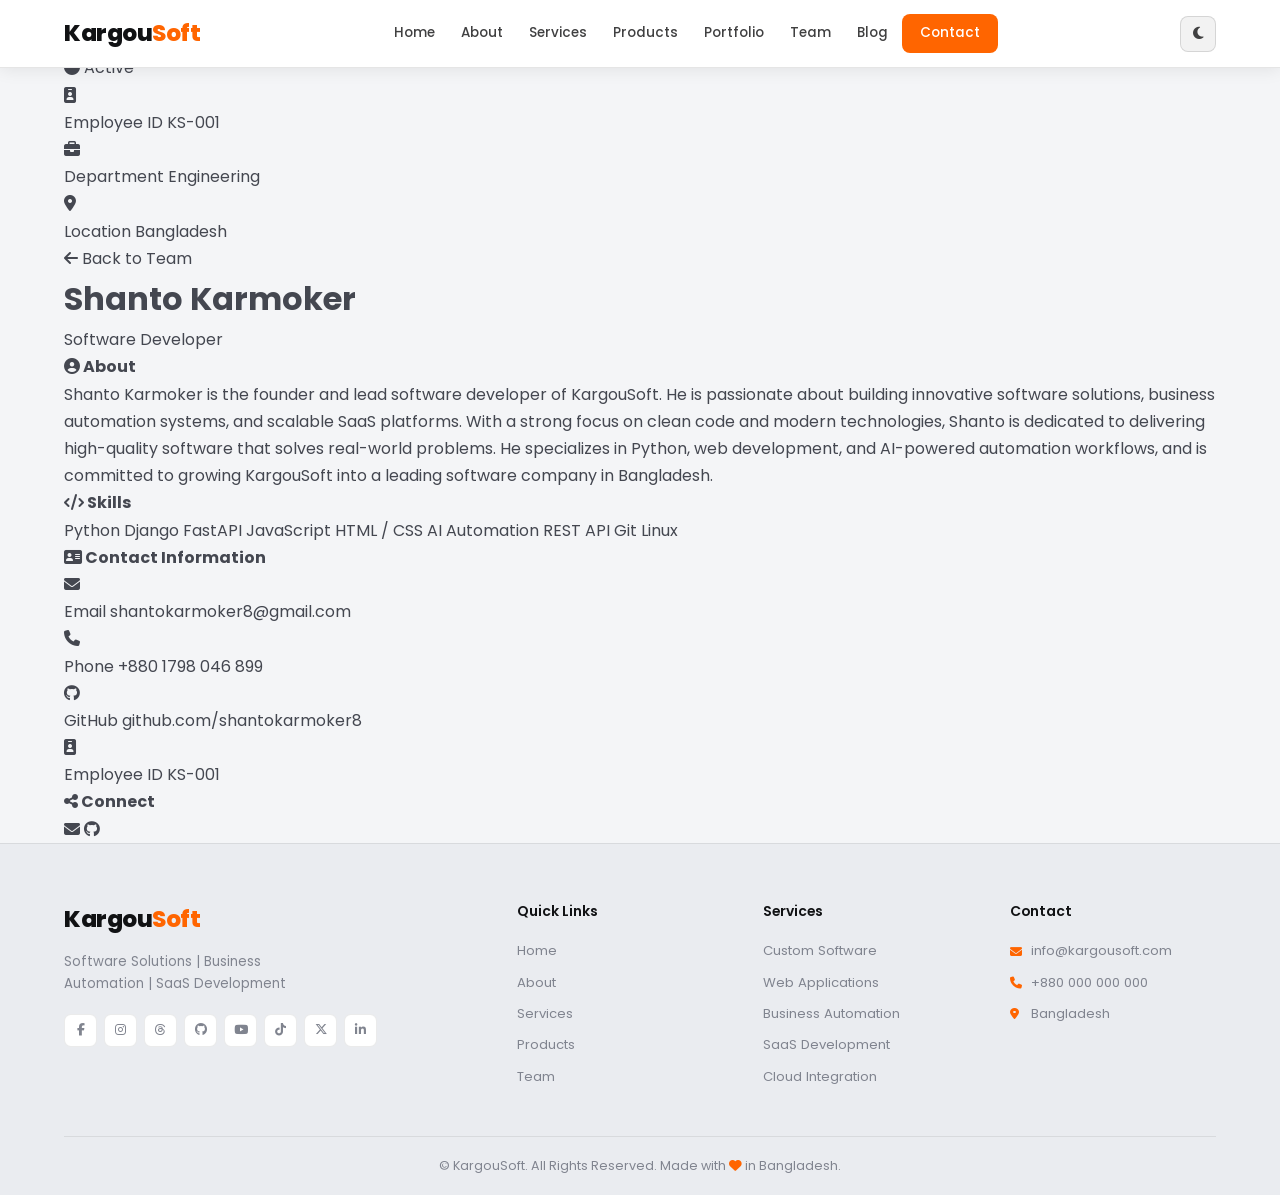
==== employee.html @ 0b64778e "'employee.html'" ====
<!doctype html>
<html lang="en" data-theme="light">
  <head>
    <meta charset="UTF-8" />
    <meta name="viewport" content="width=device-width, initial-scale=1.0" />
    <title>Employee Profile – KargouSoft</title>
    <link rel="preconnect" href="https://fonts.googleapis.com" />
    <link rel="preconnect" href="https://fonts.gstatic.com" crossorigin />
    <link
      href="https://fonts.googleapis.com/css2?family=Poppins:wght@300;400;500;600;700;800&display=swap"
      rel="stylesheet"
    />
    <link
      rel="stylesheet"
      href="https://cdnjs.cloudflare.com/ajax/libs/font-awesome/6.5.0/css/all.min.css"
    />
    <link rel="stylesheet" href="style.css" />
    <link rel="stylesheet" href="team.css" />
  </head>
  <body>
    <!-- NAVBAR -->
    <header class="navbar" id="navbar">
      <div class="nav-container">
        <a href="index.html" class="nav-logo">
          <span class="logo-k">Kargou</span><span class="logo-s">Soft</span>
        </a>
        <nav class="nav-menu" id="navMenu">
          <a href="index.html" class="nav-link">Home</a>
          <a href="index.html#about" class="nav-link">About</a>
          <a href="index.html#services" class="nav-link">Services</a>
          <a href="index.html#products" class="nav-link">Products</a>
          <a href="index.html#portfolio" class="nav-link">Portfolio</a>
          <a href="team.html" class="nav-link active">Team</a>
          <a href="index.html#blog" class="nav-link">Blog</a>
          <a href="index.html#contact" class="nav-link nav-cta">Contact</a>
        </nav>
        <div class="nav-right">
          <button
            class="theme-toggle"
            id="themeToggle"
            aria-label="Toggle Theme"
          >
            <i class="fas fa-moon" id="themeIcon"></i>
          </button>
          <button class="hamburger" id="hamburger" aria-label="Toggle Menu">
            <span></span><span></span><span></span>
          </button>
        </div>
      </div>
    </header>

    <!-- EMPLOYEE PROFILE -->
    <main class="emp-profile-main">
      <div class="container">
        <!-- Breadcrumb -->
        <div class="breadcrumb emp-breadcrumb">
          <a href="index.html"><i class="fas fa-home"></i> Home</a>
          <i class="fas fa-chevron-right"></i>
          <a href="team.html">Team</a>
          <i class="fas fa-chevron-right"></i>
          <span>Employee Profile</span>
        </div>

        <!-- Profile Card -->
        <div class="emp-profile-wrap">
          <!-- LEFT — Photo + Quick Info -->
          <div class="emp-profile-left">
            <div class="emp-profile-photo-wrap">
              <img
                src="https://avatars.githubusercontent.com/u/126598101?v=4"
                alt="Shanto Karmoker"
                class="emp-profile-photo"
              />
              <div class="emp-online-dot">
                <i class="fas fa-circle"></i> Active
              </div>
            </div>

            <div class="emp-profile-quick">
              <div class="emp-qid">
                <i class="fas fa-id-badge"></i>
                <div>
                  <span class="q-label">Employee ID</span>
                  <span class="q-value">KS-001</span>
                </div>
              </div>
              <div class="emp-qid">
                <i class="fas fa-briefcase"></i>
                <div>
                  <span class="q-label">Department</span>
                  <span class="q-value">Engineering</span>
                </div>
              </div>
              <div class="emp-qid">
                <i class="fas fa-map-marker-alt"></i>
                <div>
                  <span class="q-label">Location</span>
                  <span class="q-value">Bangladesh</span>
                </div>
              </div>
            </div>

            <a href="team.html" class="btn-back">
              <i class="fas fa-arrow-left"></i> Back to Team
            </a>
          </div>

          <!-- RIGHT — Details -->
          <div class="emp-profile-right">
            <div class="emp-profile-header">
              <h1 class="emp-profile-name">Shanto Karmoker</h1>
              <span class="emp-profile-role">Software Developer</span>
            </div>

            <!-- Description -->
            <div class="emp-profile-section">
              <h4><i class="fas fa-user-circle"></i> About</h4>
              <p>
                Shanto Karmoker is the founder and lead software developer of
                KargouSoft. He is passionate about building innovative software
                solutions, business automation systems, and scalable SaaS
                platforms. With a strong focus on clean code and modern
                technologies, Shanto is dedicated to delivering high-quality
                software that solves real-world problems. He specializes in
                Python, web development, and AI-powered automation workflows,
                and is committed to growing KargouSoft into a leading software
                company in Bangladesh.
              </p>
            </div>

            <!-- Skills -->
            <div class="emp-profile-section">
              <h4><i class="fas fa-code"></i> Skills</h4>
              <div class="emp-skills">
                <span>Python</span>
                <span>Django</span>
                <span>FastAPI</span>
                <span>JavaScript</span>
                <span>HTML / CSS</span>
                <span>AI Automation</span>
                <span>REST API</span>
                <span>Git</span>
                <span>Linux</span>
              </div>
            </div>

            <!-- Contact Info -->
            <div class="emp-profile-section">
              <h4><i class="fas fa-address-card"></i> Contact Information</h4>
              <div class="emp-contact-grid">
                <div class="emp-contact-item">
                  <div class="emp-contact-icon">
                    <i class="fas fa-envelope"></i>
                  </div>
                  <div>
                    <span class="ec-label">Email</span>
                    <a href="mailto:shantokarmoker8@gmail.com" class="ec-value"
                      >shantokarmoker8@gmail.com</a
                    >
                  </div>
                </div>
                <div class="emp-contact-item">
                  <div class="emp-contact-icon">
                    <i class="fas fa-phone"></i>
                  </div>
                  <div>
                    <span class="ec-label">Phone</span>
                    <a href="tel:+8801798046899" class="ec-value"
                      >+880 1798 046 899</a
                    >
                  </div>
                </div>
                <div class="emp-contact-item">
                  <div class="emp-contact-icon">
                    <i class="fab fa-github"></i>
                  </div>
                  <div>
                    <span class="ec-label">GitHub</span>
                    <a
                      href="https://github.com/shantokarmoker8"
                      target="_blank"
                      class="ec-value"
                      >github.com/shantokarmoker8</a
                    >
                  </div>
                </div>
                <div class="emp-contact-item">
                  <div class="emp-contact-icon">
                    <i class="fas fa-id-badge"></i>
                  </div>
                  <div>
                    <span class="ec-label">Employee ID</span>
                    <span class="ec-value">KS-001</span>
                  </div>
                </div>
              </div>
            </div>

            <!-- Social Links -->
            <div class="emp-profile-section">
              <h4><i class="fas fa-share-alt"></i> Connect</h4>
              <div class="emp-profile-socials">
                <a href="mailto:shantokarmoker8@gmail.com" title="Email">
                  <i class="fas fa-envelope"></i>
                </a>
                <a
                  href="https://github.com/shantokarmoker8"
                  target="_blank"
                  title="GitHub"
                >
                  <i class="fab fa-github"></i>
                </a>
              </div>
            </div>
          </div>
        </div>
      </div>
    </main>

    <!-- FOOTER -->
    <footer class="footer">
      <div class="container">
        <div class="footer-grid">
          <div class="footer-brand">
            <a href="index.html" class="nav-logo">
              <span class="logo-k">Kargou</span><span class="logo-s">Soft</span>
            </a>
            <p>Software Solutions | Business Automation | SaaS Development</p>
            <div class="footer-socials">
              <a href="https://www.facebook.com/kargousoft" target="_blank"
                ><i class="fab fa-facebook-f"></i
              ></a>
              <a href="https://www.instagram.com/kargousoft" target="_blank"
                ><i class="fab fa-instagram"></i
              ></a>
              <a href="https://www.threads.com/kargousoft" target="_blank"
                ><i class="fab fa-threads"></i
              ></a>
              <a href="https://github.com/kargousoft" target="_blank"
                ><i class="fab fa-github"></i
              ></a>
              <a href="https://www.youtube.com/@kargousoft" target="_blank"
                ><i class="fab fa-youtube"></i
              ></a>
              <a href="https://www.tiktok.com/@kargousoft" target="_blank"
                ><i class="fab fa-tiktok"></i
              ></a>
              <a href="https://www.x.com/kargousoft" target="_blank"
                ><i class="fab fa-x-twitter"></i
              ></a>
              <a
                href="https://www.linkedin.com/company/kargousoft"
                target="_blank"
                ><i class="fab fa-linkedin-in"></i
              ></a>
            </div>
          </div>
          <div class="footer-col">
            <h4>Quick Links</h4>
            <ul>
              <li><a href="index.html">Home</a></li>
              <li><a href="index.html#about">About</a></li>
              <li><a href="index.html#services">Services</a></li>
              <li><a href="index.html#products">Products</a></li>
              <li><a href="team.html">Team</a></li>
            </ul>
          </div>
          <div class="footer-col">
            <h4>Services</h4>
            <ul>
              <li><a href="index.html#services">Custom Software</a></li>
              <li><a href="index.html#services">Web Applications</a></li>
              <li><a href="index.html#services">Business Automation</a></li>
              <li><a href="index.html#services">SaaS Development</a></li>
              <li><a href="index.html#services">Cloud Integration</a></li>
            </ul>
          </div>
          <div class="footer-col">
            <h4>Contact</h4>
            <ul>
              <li><i class="fas fa-envelope"></i> info@kargousoft.com</li>
              <li><i class="fas fa-phone"></i> +880 000 000 000</li>
              <li><i class="fas fa-map-marker-alt"></i> Bangladesh</li>
            </ul>
          </div>
        </div>
        <div class="footer-bottom">
          <p>
            &copy; <span id="year"></span> KargouSoft. All Rights Reserved. Made
            with <i class="fas fa-heart" style="color: #ff6500"></i> in
            Bangladesh.
          </p>
        </div>
      </div>
    </footer>

    <button class="back-to-top" id="backToTop">
      <i class="fas fa-chevron-up"></i>
    </button>
    <script src="script.js"></script>
  </body>
</html>
---- style.css ----
/* ============================================================
   KargouSoft — style.css
   Default: Light | Toggle: Dark
   Desktop sections = 100vh
   ============================================================ */

/* ---- LIGHT MODE (Default) ---- */
:root {
  --primary: #ff6500;
  --primary-dark: #cc5000;
  --primary-light: #ff8533;

  --nav-bg: #ffffff;
  --nav-border: rgba(0, 0, 0, 0.1);
  --nav-link-color: #404041;
  --nav-link-hover: #111214;
  --nav-logo-color: #111214;
  --hamburger-color: #404041;

  --bg: #f4f5f7;
  --bg-2: #ffffff;
  --bg-3: #eaecf0;
  --card-bg: #ffffff;
  --border: rgba(0, 0, 0, 0.08);

  --text: #444750;
  --text-muted: #80848f;
  --heading: #111214;

  --input-bg: #f4f5f7;
  --input-border: rgba(0, 0, 0, 0.12);
  --input-focus: rgba(255, 101, 0, 0.1);
  --placeholder: #aeb2bc;

  --hero-overlay: linear-gradient(
    135deg,
    rgba(10, 10, 10, 0.78) 0%,
    rgba(10, 10, 10, 0.5) 55%,
    rgba(255, 101, 0, 0.16) 100%
  );

  --shadow: 0 8px 32px rgba(0, 0, 0, 0.1);
  --shadow-card: 0 4px 24px rgba(0, 0, 0, 0.08);

  --font: "Poppins", sans-serif;
  --radius: 12px;
  --radius-lg: 20px;
  --transition: all 0.3s cubic-bezier(0.4, 0, 0.2, 1);
  --nav-height: 68px;
}

/* ---- DARK MODE ---- */
[data-theme="dark"] {
  --nav-bg: #404041;
  --nav-border: rgba(255, 255, 255, 0.08);
  --nav-link-color: rgba(255, 255, 255, 0.88);
  --nav-link-hover: #ffffff;
  --nav-logo-color: #ffffff;
  --hamburger-color: #ffffff;

  --bg: #111214;
  --bg-2: #1a1c1f;
  --bg-3: #23262b;
  --card-bg: #1e2025;
  --border: rgba(255, 255, 255, 0.08);

  --text: #e4e6ea;
  --text-muted: #9a9da5;
  --heading: #ffffff;

  --input-bg: #1e2025;
  --input-border: rgba(255, 255, 255, 0.1);
  --input-focus: rgba(255, 101, 0, 0.15);
  --placeholder: #6b6e76;

  --hero-overlay: linear-gradient(
    135deg,
    rgba(17, 18, 20, 0.82) 0%,
    rgba(17, 18, 20, 0.55) 55%,
    rgba(255, 101, 0, 0.14) 100%
  );

  --shadow: 0 8px 32px rgba(0, 0, 0, 0.35);
  --shadow-card: 0 4px 24px rgba(0, 0, 0, 0.28);
}

/* ============================================================
   RESET
   ============================================================ */
*,
*::before,
*::after {
  box-sizing: border-box;
  margin: 0;
  padding: 0;
}
html {
  scroll-behavior: smooth;
}
body {
  font-family: var(--font);
  background: var(--bg);
  color: var(--text);
  line-height: 1.7;
  overflow-x: hidden;
  transition:
    background 0.35s ease,
    color 0.35s ease;
}
a {
  text-decoration: none;
  color: inherit;
}
img {
  display: block;
  width: 100%;
  height: 100%;
  object-fit: cover;
}
ul {
  list-style: none;
}
button {
  font-family: var(--font);
  cursor: pointer;
  border: none;
  outline: none;
}

/* ============================================================
   UTILITY
   ============================================================ */
.container {
  max-width: 1200px;
  margin: 0 auto;
  padding: 0 24px;
}

.full-screen {
  min-height: 100vh;
  display: flex;
  align-items: center;
  justify-content: center;
}
.full-height-flex {
  width: 100%;
  display: flex;
  flex-direction: column;
  justify-content: center;
  padding-top: 40px;
  padding-bottom: 40px;
}
.section {
  padding: 0;
}
.section-header {
  text-align: center;
  margin-bottom: 44px;
}

.section-label {
  display: inline-block;
  background: rgba(255, 101, 0, 0.12);
  color: var(--primary);
  font-size: 0.72rem;
  font-weight: 600;
  letter-spacing: 2px;
  text-transform: uppercase;
  padding: 6px 18px;
  border-radius: 50px;
  margin-bottom: 12px;
}
.section-title {
  font-size: clamp(1.8rem, 3vw, 2.5rem);
  font-weight: 700;
  color: var(--heading);
  line-height: 1.25;
  margin-bottom: 12px;
}
.section-sub {
  color: var(--text-muted);
  font-size: 0.95rem;
  max-width: 540px;
  margin: 0 auto;
}
.accent {
  color: var(--primary);
}

/* ============================================================
   BUTTONS
   ============================================================ */
.btn {
  display: inline-flex;
  align-items: center;
  gap: 8px;
  padding: 13px 28px;
  border-radius: 8px;
  font-size: 0.9rem;
  font-weight: 600;
  transition: var(--transition);
  white-space: nowrap;
}
.btn-primary {
  background: var(--primary);
  color: #fff;
  box-shadow: 0 4px 20px rgba(255, 101, 0, 0.35);
}
.btn-primary:hover {
  background: var(--primary-dark);
  transform: translateY(-2px);
  box-shadow: 0 8px 28px rgba(255, 101, 0, 0.45);
}
.btn-outline {
  background: transparent;
  color: #fff;
  border: 2px solid rgba(255, 255, 255, 0.42);
}
.btn-outline:hover {
  border-color: var(--primary);
  color: var(--primary);
  transform: translateY(-2px);
}
.btn-sm {
  padding: 9px 20px;
  font-size: 0.82rem;
}
.btn-full {
  width: 100%;
  justify-content: center;
}

/* ============================================================
   NAVBAR
   ============================================================ */
.navbar {
  position: fixed;
  top: 0;
  left: 0;
  right: 0;
  z-index: 1000;
  height: var(--nav-height);
  background: var(--nav-bg);
  border-bottom: 1px solid var(--nav-border);
  box-shadow: 0 2px 16px rgba(0, 0, 0, 0.08);
  transition:
    background 0.35s ease,
    border-color 0.35s ease;
}
.nav-container {
  display: flex;
  align-items: center;
  justify-content: space-between;
  height: 100%;
  max-width: 1200px;
  margin: 0 auto;
  padding: 0 24px;
  gap: 12px;
}
.nav-logo {
  font-size: 1.45rem;
  font-weight: 800;
  letter-spacing: -0.5px;
}
.logo-k {
  color: var(--nav-logo-color);
  transition: color 0.35s;
}
.logo-s {
  color: var(--primary);
}

.nav-menu {
  display: flex;
  align-items: center;
  gap: 2px;
}
.nav-link {
  font-size: 0.845rem;
  font-weight: 500;
  color: var(--nav-link-color);
  padding: 7px 12px;
  border-radius: 6px;
  transition: var(--transition);
  position: relative;
}
.nav-link:hover,
.nav-link.active {
  color: var(--nav-link-hover);
}
.nav-link::after {
  content: "";
  position: absolute;
  bottom: 3px;
  left: 12px;
  width: 0;
  height: 2px;
  background: var(--primary);
  border-radius: 2px;
  transition: width 0.3s ease;
}
.nav-link:hover::after,
.nav-link.active::after {
  width: calc(100% - 24px);
}
.nav-cta {
  background: var(--primary);
  color: #fff !important;
  padding: 8px 18px;
  border-radius: 8px;
}
.nav-cta::after {
  display: none;
}
.nav-cta:hover {
  background: var(--primary-dark);
}

.nav-right {
  display: flex;
  align-items: center;
  gap: 8px;
}

.theme-toggle {
  width: 36px;
  height: 36px;
  border-radius: 8px;
  background: rgba(0, 0, 0, 0.05);
  border: 1px solid rgba(0, 0, 0, 0.12);
  color: var(--nav-link-color);
  font-size: 0.88rem;
  display: flex;
  align-items: center;
  justify-content: center;
  transition: var(--transition);
  flex-shrink: 0;
}
[data-theme="dark"] .theme-toggle {
  background: rgba(255, 255, 255, 0.1);
  border-color: rgba(255, 255, 255, 0.18);
}
.theme-toggle:hover {
  background: var(--primary);
  border-color: var(--primary);
  color: #fff;
  transform: rotate(18deg) scale(1.08);
}

.hamburger {
  display: none;
  flex-direction: column;
  gap: 5px;
  background: none;
  padding: 7px;
  border-radius: 6px;
  flex-shrink: 0;
}
.hamburger span {
  display: block;
  width: 21px;
  height: 2px;
  background: var(--hamburger-color);
  border-radius: 2px;
  transition: var(--transition);
}
.hamburger.open span:nth-child(1) {
  transform: translateY(7px) rotate(45deg);
}
.hamburger.open span:nth-child(2) {
  opacity: 0;
  transform: scaleX(0);
}
.hamburger.open span:nth-child(3) {
  transform: translateY(-7px) rotate(-45deg);
}

/* ============================================================
   HERO
   ============================================================ */
.hero {
  position: relative;
  height: 100vh;
  min-height: 620px;
  display: flex;
  align-items: center;
  justify-content: center;
  overflow: hidden;
  padding-top: var(--nav-height);
}
.hero-slider {
  position: absolute;
  inset: 0;
}
.hero-slide {
  position: absolute;
  inset: 0;
  background-size: cover;
  background-position: center;
  opacity: 0;
  transition: opacity 1.2s ease;
}
.hero-slide.active {
  opacity: 1;
}
.hero-overlay {
  position: absolute;
  inset: 0;
  background: var(--hero-overlay);
  z-index: 1;
}
.hero-content {
  position: relative;
  z-index: 2;
  text-align: center;
  max-width: 820px;
  padding: 0 24px;
  animation: heroIn 1s ease 0.2s both;
}
@keyframes heroIn {
  from {
    opacity: 0;
    transform: translateY(30px);
  }
  to {
    opacity: 1;
    transform: translateY(0);
  }
}
.hero-badge {
  display: inline-block;
  background: rgba(255, 101, 0, 0.18);
  border: 1px solid rgba(255, 101, 0, 0.38);
  color: #ff8533;
  font-size: 0.8rem;
  font-weight: 600;
  padding: 7px 18px;
  border-radius: 50px;
  margin-bottom: 22px;
}
.hero-title {
  font-size: clamp(2.2rem, 5vw, 4rem);
  font-weight: 800;
  color: #fff;
  line-height: 1.15;
  margin-bottom: 18px;
  letter-spacing: -1px;
}
.hero-sub {
  font-size: clamp(0.95rem, 1.8vw, 1.1rem);
  color: rgba(255, 255, 255, 0.8);
  margin-bottom: 34px;
}
.hero-buttons {
  display: flex;
  align-items: center;
  justify-content: center;
  gap: 14px;
  flex-wrap: wrap;
}
.hero-dots {
  position: absolute;
  bottom: 28px;
  left: 50%;
  transform: translateX(-50%);
  z-index: 3;
  display: flex;
  gap: 8px;
}
.dot {
  width: 8px;
  height: 8px;
  border-radius: 50%;
  background: rgba(255, 255, 255, 0.38);
  cursor: pointer;
  transition: var(--transition);
}
.dot.active {
  background: var(--primary);
  transform: scale(1.3);
}

/* ============================================================
   ABOUT
   ============================================================ */
.about {
  background: var(--bg-2);
}
.about-grid {
  display: grid;
  grid-template-columns: 1fr 1fr;
  gap: 64px;
  align-items: center;
  width: 100%;
}
.about-img-wrap {
  position: relative;
  border-radius: var(--radius-lg);
  overflow: hidden;
  aspect-ratio: 4/3;
  box-shadow: var(--shadow);
}
.about-img-wrap img {
  transition: transform 0.6s ease;
}
.about-img-wrap:hover img {
  transform: scale(1.04);
}
.about-badge-float {
  position: absolute;
  bottom: 22px;
  left: 22px;
  background: var(--primary);
  color: #fff;
  padding: 11px 18px;
  border-radius: 10px;
  display: flex;
  align-items: center;
  gap: 10px;
  font-size: 0.83rem;
  font-weight: 600;
  box-shadow: 0 4px 20px rgba(255, 101, 0, 0.4);
}
.about-content .section-label,
.about-content .section-title {
  text-align: left;
}
.about-desc {
  color: var(--text-muted);
  margin-bottom: 22px;
  font-size: 0.94rem;
}
.about-highlights {
  display: flex;
  flex-direction: column;
  gap: 10px;
  margin-bottom: 26px;
}
.about-highlights li {
  display: flex;
  align-items: center;
  gap: 11px;
  font-size: 0.88rem;
  font-weight: 500;
  color: var(--text);
}
.about-highlights li i {
  color: var(--primary);
}
.about-stats {
  display: flex;
  gap: 26px;
  padding-top: 20px;
  border-top: 1px solid var(--border);
}
.stat {
  display: flex;
  flex-direction: column;
}
.stat-num {
  font-size: 1.85rem;
  font-weight: 800;
  color: var(--primary);
  line-height: 1;
}
.stat-label {
  font-size: 0.7rem;
  color: var(--text-muted);
  text-transform: uppercase;
  letter-spacing: 1px;
  margin-top: 4px;
}

/* ============================================================
   SERVICES
   ============================================================ */
.services {
  background: var(--bg);
}
.services-grid {
  display: grid;
  grid-template-columns: repeat(3, 1fr);
  gap: 20px;
  width: 100%;
}
.service-card {
  background: var(--card-bg);
  border: 1px solid var(--border);
  border-radius: var(--radius);
  padding: 28px 24px;
  transition: var(--transition);
  position: relative;
  overflow: hidden;
}
.service-card::before {
  content: "";
  position: absolute;
  top: 0;
  left: 0;
  right: 0;
  height: 3px;
  background: linear-gradient(90deg, var(--primary), var(--primary-light));
  transform: scaleX(0);
  transition: transform 0.4s ease;
  transform-origin: left;
}
.service-card:hover {
  transform: translateY(-5px);
  border-color: rgba(255, 101, 0, 0.25);
  box-shadow: var(--shadow-card);
}
.service-card:hover::before {
  transform: scaleX(1);
}
.service-icon {
  width: 50px;
  height: 50px;
  background: rgba(255, 101, 0, 0.12);
  border-radius: 12px;
  display: flex;
  align-items: center;
  justify-content: center;
  margin-bottom: 15px;
  transition: var(--transition);
}
.service-icon i {
  font-size: 1.15rem;
  color: var(--primary);
}
.service-card:hover .service-icon {
  background: var(--primary);
}
.service-card:hover .service-icon i {
  color: #fff;
}
.service-card h3 {
  font-size: 0.96rem;
  font-weight: 600;
  color: var(--heading);
  margin-bottom: 9px;
}
.service-card p {
  font-size: 0.84rem;
  color: var(--text-muted);
  line-height: 1.65;
}

/* ============================================================
   PRODUCTS
   ============================================================ */
.products {
  background: var(--bg-2);
}
.products-grid {
  display: grid;
  grid-template-columns: repeat(4, 1fr);
  gap: 18px;
  width: 100%;
}
.product-card {
  background: var(--card-bg);
  border: 1px solid var(--border);
  border-radius: var(--radius);
  overflow: hidden;
  transition: var(--transition);
}
.product-card:hover {
  transform: translateY(-5px);
  box-shadow: var(--shadow-card);
  border-color: rgba(255, 101, 0, 0.22);
}
.product-img-wrap {
  position: relative;
  aspect-ratio: 16/10;
  overflow: hidden;
}
.product-img-wrap img {
  transition: transform 0.5s ease;
}
.product-card:hover .product-img-wrap img {
  transform: scale(1.06);
}
.product-tag {
  position: absolute;
  top: 10px;
  left: 10px;
  background: var(--primary);
  color: #fff;
  font-size: 0.67rem;
  font-weight: 600;
  padding: 3px 10px;
  border-radius: 50px;
}
.product-body {
  padding: 15px 17px;
}
.product-body h3 {
  font-size: 0.88rem;
  font-weight: 600;
  color: var(--heading);
  margin-bottom: 6px;
  line-height: 1.4;
}
.product-body p {
  font-size: 0.79rem;
  color: var(--text-muted);
  margin-bottom: 12px;
  line-height: 1.55;
}

/* ============================================================
   PORTFOLIO
   ============================================================ */
.portfolio {
  background: var(--bg);
}
.portfolio-grid {
  display: grid;
  grid-template-columns: repeat(3, 1fr);
  gap: 18px;
  width: 100%;
}
.portfolio-item {
  border-radius: var(--radius);
  overflow: hidden;
  background: var(--card-bg);
  border: 1px solid var(--border);
  transition: var(--transition);
}
.portfolio-item:hover {
  transform: translateY(-4px);
  box-shadow: var(--shadow-card);
}
.portfolio-thumb {
  position: relative;
  aspect-ratio: 16/10;
  overflow: hidden;
}
.portfolio-thumb img {
  transition: transform 0.5s ease;
}
.portfolio-item:hover .portfolio-thumb img {
  transform: scale(1.06);
}
.portfolio-hover {
  position: absolute;
  inset: 0;
  background: rgba(255, 101, 0, 0.8);
  display: flex;
  align-items: center;
  justify-content: center;
  opacity: 0;
  transition: var(--transition);
}
.portfolio-item:hover .portfolio-hover {
  opacity: 1;
}
.portfolio-hover i {
  font-size: 1.4rem;
  color: #fff;
}
.portfolio-info {
  padding: 13px 17px;
}
.portfolio-info h4 {
  font-size: 0.88rem;
  font-weight: 600;
  color: var(--heading);
  margin-bottom: 3px;
}
.portfolio-info span {
  font-size: 0.74rem;
  color: var(--primary);
  font-weight: 500;
}

/* ============================================================
   TEAM
   ============================================================ */
.team {
  background: var(--bg-2);
}

.team-grid {
  display: flex;
  flex-wrap: wrap;
  justify-content: center;
  gap: 28px;
  width: 100%;
  margin-bottom: 40px;
}

/* Member Card */
.member-card {
  background: var(--card-bg);
  border: 1px solid var(--border);
  border-radius: var(--radius-lg);
  overflow: hidden;
  width: 320px;
  transition: var(--transition);
  box-shadow: var(--shadow-card);
}
.member-card:hover {
  transform: translateY(-4px);
  box-shadow: 0 12px 40px rgba(0, 0, 0, 0.14);
  border-color: rgba(255, 101, 0, 0.2);
}

/* Member top — always visible */
.member-top {
  padding: 32px 28px 20px;
  text-align: center;
}
.member-avatar-wrap {
  position: relative;
  width: 100px;
  height: 100px;
  margin: 0 auto 16px;
}
.member-avatar-wrap img {
  width: 100px;
  height: 100px;
  border-radius: 50%;
  border: 3px solid var(--primary);
  object-fit: cover;
  box-shadow: 0 4px 20px rgba(255, 101, 0, 0.25);
}
.member-status {
  position: absolute;
  bottom: 4px;
  right: 0px;
  background: var(--card-bg);
  border: 1px solid var(--border);
  color: #22c55e;
  font-size: 0.65rem;
  font-weight: 600;
  padding: 3px 8px;
  border-radius: 50px;
  display: flex;
  align-items: center;
  gap: 4px;
  white-space: nowrap;
}
.member-status i {
  font-size: 0.5rem;
}

.member-name {
  font-size: 1.1rem;
  font-weight: 700;
  color: var(--heading);
  margin-bottom: 4px;
}
.member-role {
  display: inline-block;
  font-size: 0.78rem;
  font-weight: 600;
  color: var(--primary);
  background: rgba(255, 101, 0, 0.1);
  padding: 3px 12px;
  border-radius: 50px;
  margin-bottom: 14px;
}
.member-tags {
  display: flex;
  flex-wrap: wrap;
  gap: 6px;
  justify-content: center;
}
.member-tags span {
  font-size: 0.7rem;
  font-weight: 500;
  color: var(--text-muted);
  background: var(--bg-3);
  border: 1px solid var(--border);
  padding: 3px 10px;
  border-radius: 50px;
}

/* View Details Button */
.btn-view-details {
  display: flex;
  align-items: center;
  justify-content: center;
  gap: 8px;
  width: 100%;
  padding: 13px 20px;
  background: transparent;
  border-top: 1px solid var(--border);
  border-bottom: none;
  border-left: none;
  border-right: none;
  color: var(--primary);
  font-size: 0.85rem;
  font-weight: 600;
  font-family: var(--font);
  cursor: pointer;
  transition: var(--transition);
}
.btn-view-details:hover {
  background: rgba(255, 101, 0, 0.07);
}
.btn-icon {
  transition: transform 0.35s ease;
  font-size: 0.78rem;
}
.btn-view-details.open .btn-icon {
  transform: rotate(180deg);
}
.btn-view-details.open {
  color: var(--primary-dark);
}

/* Member Details — collapsible */
.member-details {
  max-height: 0;
  overflow: hidden;
  transition:
    max-height 0.45s cubic-bezier(0.4, 0, 0.2, 1),
    opacity 0.35s ease;
  opacity: 0;
}
.member-details.open {
  max-height: 500px;
  opacity: 1;
}
.member-details-inner {
  padding: 20px 28px 26px;
  border-top: 1px solid var(--border);
}
.member-bio {
  font-size: 0.84rem;
  color: var(--text-muted);
  line-height: 1.7;
  margin-bottom: 18px;
}
.member-info-list {
  display: flex;
  flex-direction: column;
  gap: 10px;
  margin-bottom: 18px;
}
.member-info-list li {
  display: flex;
  align-items: center;
  gap: 10px;
  font-size: 0.82rem;
  color: var(--text-muted);
}
.member-info-list li i {
  width: 30px;
  height: 30px;
  background: rgba(255, 101, 0, 0.1);
  color: var(--primary);
  border-radius: 7px;
  display: flex;
  align-items: center;
  justify-content: center;
  font-size: 0.8rem;
  flex-shrink: 0;
}
.member-info-list li a {
  color: var(--text-muted);
  transition: var(--transition);
  word-break: break-all;
}
.member-info-list li a:hover {
  color: var(--primary);
}
.member-socials {
  display: flex;
  gap: 8px;
}
.member-socials a {
  width: 36px;
  height: 36px;
  border-radius: 8px;
  background: var(--bg-3);
  border: 1px solid var(--border);
  display: flex;
  align-items: center;
  justify-content: center;
  color: var(--text-muted);
  font-size: 0.85rem;
  transition: var(--transition);
}
.member-socials a:hover {
  background: var(--primary);
  border-color: var(--primary);
  color: #fff;
  transform: translateY(-2px);
}

/* Join CTA */
.team-join {
  width: 100%;
  display: flex;
  justify-content: center;
}
.team-join-card {
  background: linear-gradient(
    135deg,
    rgba(255, 101, 0, 0.08) 0%,
    rgba(255, 101, 0, 0.04) 100%
  );
  border: 1px solid rgba(255, 101, 0, 0.18);
  border-radius: var(--radius-lg);
  padding: 36px 48px;
  text-align: center;
  max-width: 500px;
  width: 100%;
}
.team-join-icon {
  width: 56px;
  height: 56px;
  background: rgba(255, 101, 0, 0.12);
  border-radius: 14px;
  display: flex;
  align-items: center;
  justify-content: center;
  margin: 0 auto 16px;
}
.team-join-icon i {
  font-size: 1.3rem;
  color: var(--primary);
}
.team-join-card h4 {
  font-size: 1.1rem;
  font-weight: 700;
  color: var(--heading);
  margin-bottom: 8px;
}
.team-join-card p {
  font-size: 0.88rem;
  color: var(--text-muted);
  margin-bottom: 20px;
  line-height: 1.6;
}

/* ============================================================
   BLOG
   ============================================================ */
.blog {
  background: var(--bg);
}
.blog-grid {
  display: grid;
  grid-template-columns: repeat(3, 1fr);
  gap: 20px;
  width: 100%;
}
.blog-card {
  background: var(--card-bg);
  border: 1px solid var(--border);
  border-radius: var(--radius);
  overflow: hidden;
  transition: var(--transition);
}
.blog-card:hover {
  transform: translateY(-5px);
  box-shadow: var(--shadow-card);
  border-color: rgba(255, 101, 0, 0.22);
}
.blog-img-wrap {
  position: relative;
  aspect-ratio: 16/9;
  overflow: hidden;
}
.blog-img-wrap img {
  transition: transform 0.5s ease;
}
.blog-card:hover .blog-img-wrap img {
  transform: scale(1.06);
}
.blog-cat {
  position: absolute;
  top: 10px;
  left: 10px;
  background: var(--primary);
  color: #fff;
  font-size: 0.67rem;
  font-weight: 600;
  padding: 3px 10px;
  border-radius: 50px;
}
.blog-body {
  padding: 20px;
}
.blog-meta {
  font-size: 0.75rem;
  color: var(--text-muted);
  margin-bottom: 9px;
  display: flex;
  align-items: center;
  gap: 5px;
  flex-wrap: wrap;
}
.blog-body h3 {
  font-size: 0.94rem;
  font-weight: 600;
  color: var(--heading);
  margin-bottom: 8px;
  line-height: 1.45;
}
.blog-body p {
  font-size: 0.82rem;
  color: var(--text-muted);
  margin-bottom: 14px;
  line-height: 1.62;
}
.read-more {
  font-size: 0.82rem;
  font-weight: 600;
  color: var(--primary);
  display: inline-flex;
  align-items: center;
  gap: 6px;
  transition: var(--transition);
}
.read-more:hover {
  gap: 10px;
}

/* ============================================================
   CONTACT
   ============================================================ */
.contact {
  background: var(--bg-2);
}
.contact-grid {
  display: grid;
  grid-template-columns: 1fr 1.5fr;
  gap: 52px;
  align-items: start;
  width: 100%;
}
.contact-info h3 {
  font-size: 1.35rem;
  font-weight: 700;
  color: var(--heading);
  margin-bottom: 10px;
}
.contact-info > p {
  color: var(--text-muted);
  font-size: 0.9rem;
  margin-bottom: 22px;
}
.contact-details {
  display: flex;
  flex-direction: column;
  gap: 12px;
  margin-bottom: 24px;
}
.contact-details li {
  display: flex;
  align-items: center;
  gap: 13px;
  font-size: 0.86rem;
}
.contact-details li i {
  width: 34px;
  height: 34px;
  background: rgba(255, 101, 0, 0.12);
  color: var(--primary);
  border-radius: 7px;
  display: flex;
  align-items: center;
  justify-content: center;
  flex-shrink: 0;
}
.contact-details li a,
.contact-details li span {
  color: var(--text-muted);
  transition: var(--transition);
}
.contact-details li a:hover {
  color: var(--primary);
}
.contact-socials {
  display: flex;
  gap: 8px;
  flex-wrap: wrap;
}
.contact-socials a {
  width: 37px;
  height: 37px;
  border-radius: 8px;
  background: var(--card-bg);
  border: 1px solid var(--border);
  display: flex;
  align-items: center;
  justify-content: center;
  color: var(--text-muted);
  font-size: 0.86rem;
  transition: var(--transition);
}
.contact-socials a:hover {
  background: var(--primary);
  border-color: var(--primary);
  color: #fff;
  transform: translateY(-2px);
}

.contact-form {
  display: flex;
  flex-direction: column;
  gap: 15px;
}
.form-group {
  display: flex;
  flex-direction: column;
  gap: 6px;
}
.form-group label {
  font-size: 0.78rem;
  font-weight: 600;
  color: var(--text-muted);
  text-transform: uppercase;
  letter-spacing: 0.5px;
}
.form-group input,
.form-group textarea {
  background: var(--input-bg);
  border: 1px solid var(--input-border);
  border-radius: 8px;
  padding: 11px 14px;
  color: var(--text);
  font-family: var(--font);
  font-size: 0.88rem;
  transition: var(--transition);
  resize: vertical;
}
.form-group input:focus,
.form-group textarea:focus {
  outline: none;
  border-color: var(--primary);
  box-shadow: 0 0 0 3px var(--input-focus);
}
.form-group input::placeholder,
.form-group textarea::placeholder {
  color: var(--placeholder);
}
.form-success {
  display: none;
  align-items: center;
  gap: 10px;
  background: rgba(34, 197, 94, 0.1);
  border: 1px solid rgba(34, 197, 94, 0.28);
  color: #16a34a;
  padding: 11px 16px;
  border-radius: 8px;
  font-size: 0.86rem;
  font-weight: 500;
}
[data-theme="dark"] .form-success {
  color: #4ade80;
}
.form-success.show {
  display: flex;
}

/* ============================================================
   FOOTER
   ============================================================ */
.footer {
  background: var(--bg-3);
  border-top: 1px solid var(--border);
  padding: 56px 0 0;
}
.footer-grid {
  display: grid;
  grid-template-columns: 2fr 1fr 1fr 1fr;
  gap: 40px;
  padding-bottom: 48px;
}
.footer-brand p {
  color: var(--text-muted);
  font-size: 0.83rem;
  margin: 12px 0 20px;
  max-width: 260px;
  line-height: 1.6;
}
.footer-socials {
  display: flex;
  gap: 7px;
  flex-wrap: wrap;
}
.footer-socials a {
  width: 33px;
  height: 33px;
  border-radius: 7px;
  background: var(--card-bg);
  border: 1px solid var(--border);
  display: flex;
  align-items: center;
  justify-content: center;
  color: var(--text-muted);
  font-size: 0.78rem;
  transition: var(--transition);
}
.footer-socials a:hover {
  background: var(--primary);
  border-color: var(--primary);
  color: #fff;
  transform: translateY(-2px);
}
.footer-col h4 {
  font-size: 0.87rem;
  font-weight: 600;
  color: var(--heading);
  margin-bottom: 17px;
}
.footer-col ul {
  display: flex;
  flex-direction: column;
  gap: 9px;
}
.footer-col ul li {
  font-size: 0.82rem;
  color: var(--text-muted);
  display: flex;
  align-items: center;
  gap: 7px;
}
.footer-col ul li a {
  color: var(--text-muted);
  transition: var(--transition);
}
.footer-col ul li a:hover {
  color: var(--primary);
  padding-left: 4px;
}
.footer-col ul li i {
  color: var(--primary);
  font-size: 0.75rem;
  width: 14px;
}
.footer-bottom {
  border-top: 1px solid var(--border);
  padding: 18px 0;
  text-align: center;
  font-size: 0.79rem;
  color: var(--text-muted);
}

/* ============================================================
   BACK TO TOP
   ============================================================ */
.back-to-top {
  position: fixed;
  bottom: 24px;
  right: 24px;
  z-index: 999;
  width: 40px;
  height: 40px;
  border-radius: 9px;
  background: var(--primary);
  color: #fff;
  box-shadow: 0 4px 20px rgba(255, 101, 0, 0.4);
  display: flex;
  align-items: center;
  justify-content: center;
  font-size: 0.86rem;
  opacity: 0;
  pointer-events: none;
  transform: translateY(16px);
  transition: var(--transition);
}
.back-to-top.show {
  opacity: 1;
  pointer-events: auto;
  transform: translateY(0);
}
.back-to-top:hover {
  background: var(--primary-dark);
  transform: translateY(-2px);
}

/* ============================================================
   SCROLL REVEAL
   ============================================================ */
@keyframes fadeInUp {
  from {
    opacity: 0;
    transform: translateY(26px);
  }
  to {
    opacity: 1;
    transform: translateY(0);
  }
}

/* ============================================================
   RESPONSIVE — 1200px
   ============================================================ */
@media (max-width: 1200px) {
  .products-grid {
    grid-template-columns: repeat(2, 1fr);
  }
}

/* ============================================================
   RESPONSIVE — 1024px
   ============================================================ */
@media (max-width: 1024px) {
  .services-grid {
    grid-template-columns: repeat(2, 1fr);
  }
  .about-grid {
    gap: 36px;
  }
  .footer-grid {
    grid-template-columns: 1fr 1fr;
    gap: 30px;
  }
  .full-screen {
    min-height: auto;
    height: auto;
  }
  .full-height-flex {
    padding-top: 60px;
    padding-bottom: 60px;
  }
}

/* ============================================================
   RESPONSIVE — 768px
   ============================================================ */
@media (max-width: 768px) {
  :root {
    --nav-height: 60px;
  }
  .full-screen {
    min-height: auto;
    height: auto;
  }
  .full-height-flex {
    padding-top: 56px;
    padding-bottom: 56px;
  }
  .hero {
    height: auto;
    min-height: 100svh;
    padding-top: calc(var(--nav-height) + 16px);
    padding-bottom: 56px;
  }

  .hamburger {
    display: flex;
  }
  .nav-menu {
    position: fixed;
    top: var(--nav-height);
    left: 0;
    right: 0;
    background: var(--nav-bg);
    border-bottom: 1px solid var(--nav-border);
    box-shadow: 0 8px 24px rgba(0, 0, 0, 0.12);
    flex-direction: column;
    align-items: stretch;
    gap: 2px;
    padding: 10px 14px 16px;
    transform: translateY(-110%);
    transition: transform 0.35s cubic-bezier(0.4, 0, 0.2, 1);
    z-index: 999;
  }
  .nav-menu.open {
    transform: translateY(0);
  }
  .nav-link {
    padding: 11px 14px;
    font-size: 0.92rem;
    color: var(--nav-link-color) !important;
    border-radius: 7px;
  }
  .nav-link::after {
    display: none;
  }
  .nav-link:hover,
  .nav-link.active {
    background: rgba(255, 101, 0, 0.09);
    color: var(--primary) !important;
  }
  .nav-cta {
    margin-top: 6px;
    text-align: center;
    justify-content: center;
    color: #fff !important;
  }
  .nav-cta:hover {
    color: #fff !important;
  }

  .about-grid {
    grid-template-columns: 1fr;
    gap: 28px;
  }
  .about-visual {
    order: -1;
  }
  .services-grid {
    grid-template-columns: 1fr;
  }
  .products-grid {
    grid-template-columns: repeat(2, 1fr);
  }
  .portfolio-grid {
    grid-template-columns: repeat(2, 1fr);
  }
  .blog-grid {
    grid-template-columns: 1fr;
  }
  .contact-grid {
    grid-template-columns: 1fr;
    gap: 32px;
  }
  .footer-grid {
    grid-template-columns: 1fr 1fr;
    gap: 24px;
  }
  .section-header {
    margin-bottom: 32px;
  }

  .member-card {
    width: 100%;
    max-width: 360px;
  }
  .team-join-card {
    padding: 28px 24px;
  }
}

/* ============================================================
   RESPONSIVE — 480px
   ============================================================ */
@media (max-width: 480px) {
  .products-grid {
    grid-template-columns: 1fr;
  }
  .portfolio-grid {
    grid-template-columns: 1fr;
  }
  .footer-grid {
    grid-template-columns: 1fr;
  }
  .about-stats {
    gap: 16px;
  }
  .hero-buttons {
    flex-direction: column;
    align-items: center;
  }
  .hero-buttons .btn {
    width: 100%;
    max-width: 290px;
    justify-content: center;
  }
  .section-title {
    font-size: 1.5rem;
  }
}
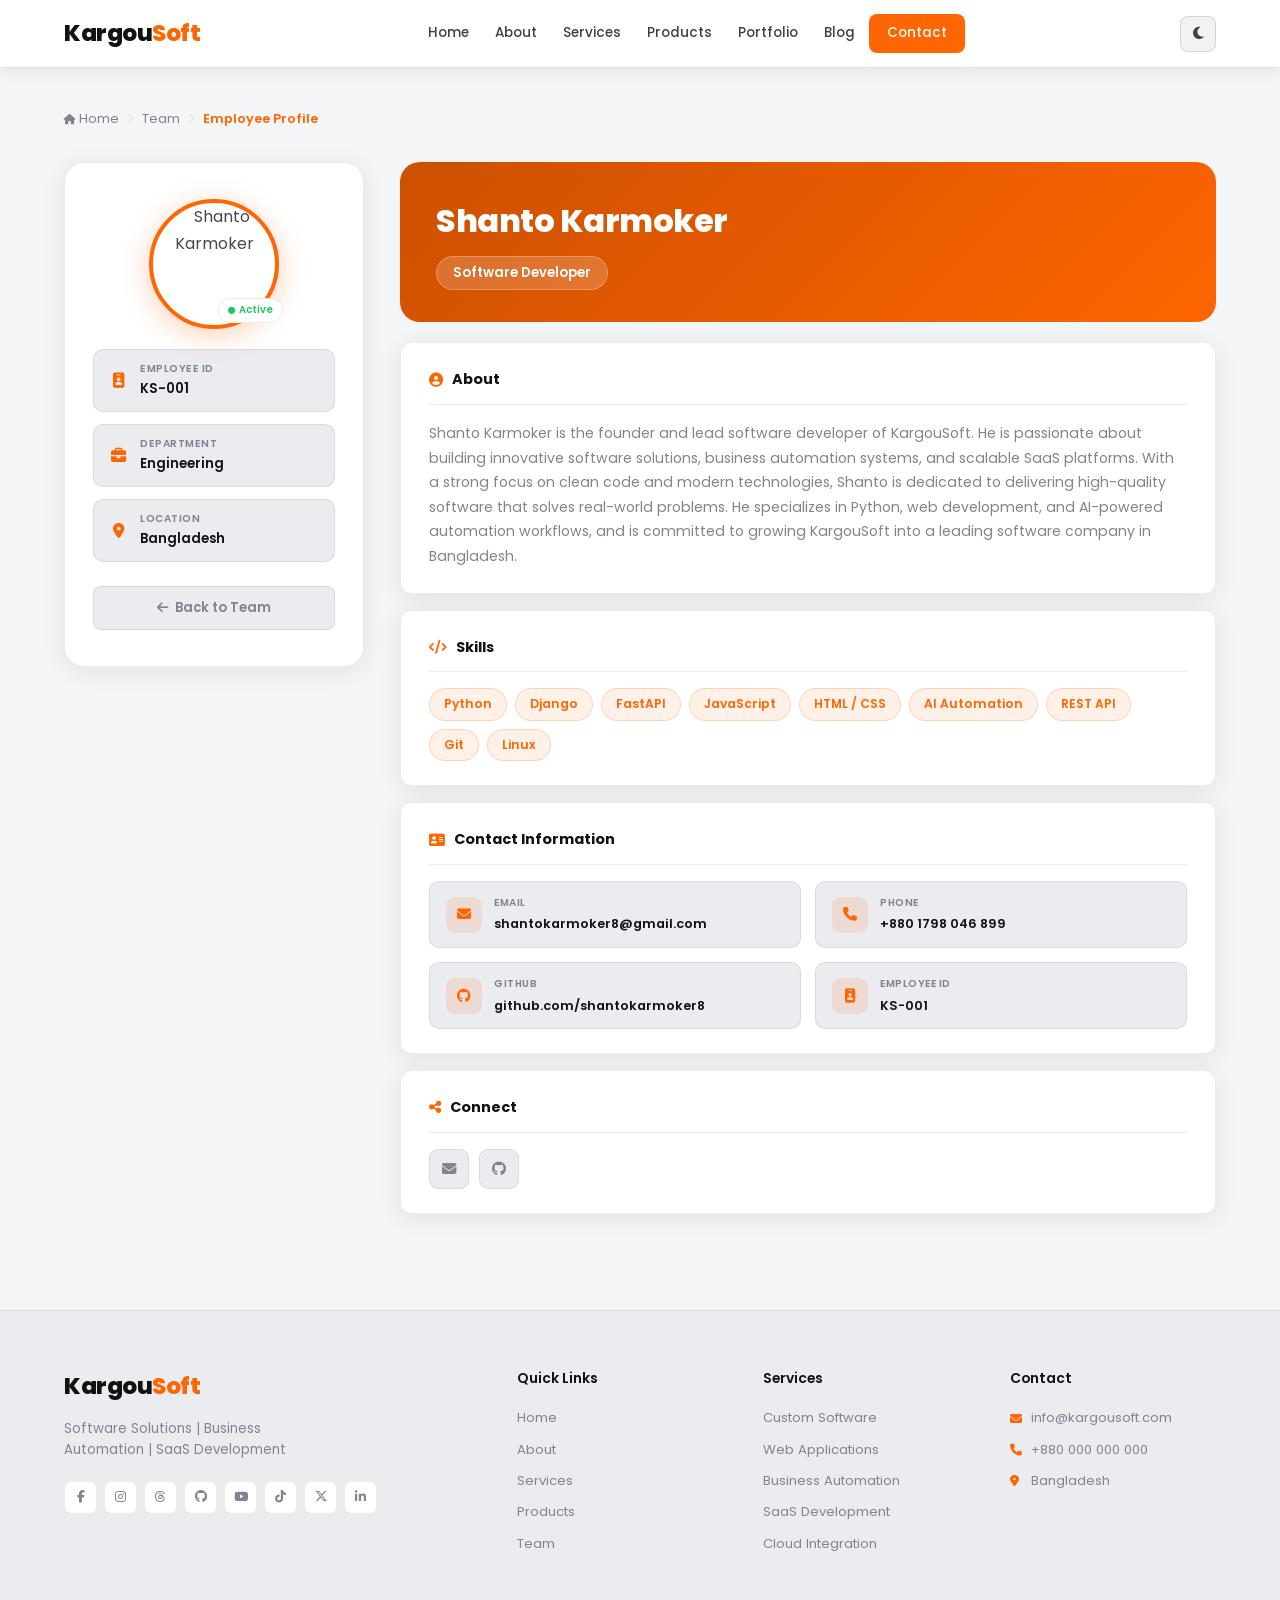
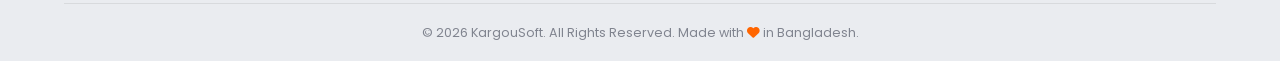
==== commit 8408afa9: "update navbar" ====
--- a/employee.html
+++ b/employee.html
@@ -30,7 +30,6 @@
           <a href="index.html#services" class="nav-link">Services</a>
           <a href="index.html#products" class="nav-link">Products</a>
           <a href="index.html#portfolio" class="nav-link">Portfolio</a>
-          <a href="team.html" class="nav-link active">Team</a>
           <a href="index.html#blog" class="nav-link">Blog</a>
           <a href="index.html#contact" class="nav-link nav-cta">Contact</a>
         </nav>
--- a/style.css
+++ b/style.css
@@ -1,10 +1,8 @@
 /* ============================================================
    KargouSoft — style.css
    Default: Light | Toggle: Dark
-   Desktop sections = 100vh
    ============================================================ */
 
-/* ---- LIGHT MODE (Default) ---- */
 :root {
   --primary: #ff6500;
   --primary-dark: #cc5000;
@@ -38,7 +36,6 @@
     rgba(10, 10, 10, 0.5) 55%,
     rgba(255, 101, 0, 0.16) 100%
   );
-
   --shadow: 0 8px 32px rgba(0, 0, 0, 0.1);
   --shadow-card: 0 4px 24px rgba(0, 0, 0, 0.08);
 
@@ -49,7 +46,6 @@
   --nav-height: 68px;
 }
 
-/* ---- DARK MODE ---- */
 [data-theme="dark"] {
   --nav-bg: #404041;
   --nav-border: rgba(255, 255, 255, 0.08);
@@ -79,14 +75,10 @@
     rgba(17, 18, 20, 0.55) 55%,
     rgba(255, 101, 0, 0.14) 100%
   );
-
   --shadow: 0 8px 32px rgba(0, 0, 0, 0.35);
   --shadow-card: 0 4px 24px rgba(0, 0, 0, 0.28);
 }
 
-/* ============================================================
-   RESET
-   ============================================================ */
 *,
 *::before,
 *::after {
@@ -127,15 +119,11 @@
   outline: none;
 }
 
-/* ============================================================
-   UTILITY
-   ============================================================ */
 .container {
   max-width: 1200px;
   margin: 0 auto;
   padding: 0 24px;
 }
-
 .full-screen {
   min-height: 100vh;
   display: flex;
@@ -157,7 +145,6 @@
   text-align: center;
   margin-bottom: 44px;
 }
-
 .section-label {
   display: inline-block;
   background: rgba(255, 101, 0, 0.12);
@@ -187,9 +174,6 @@
   color: var(--primary);
 }
 
-/* ============================================================
-   BUTTONS
-   ============================================================ */
 .btn {
   display: inline-flex;
   align-items: center;
@@ -230,9 +214,7 @@
   justify-content: center;
 }
 
-/* ============================================================
-   NAVBAR
-   ============================================================ */
+/* NAVBAR */
 .navbar {
   position: fixed;
   top: 0;
@@ -269,7 +251,6 @@
 .logo-s {
   color: var(--primary);
 }
-
 .nav-menu {
   display: flex;
   align-items: center;
@@ -315,13 +296,11 @@
 .nav-cta:hover {
   background: var(--primary-dark);
 }
-
 .nav-right {
   display: flex;
   align-items: center;
   gap: 8px;
 }
-
 .theme-toggle {
   width: 36px;
   height: 36px;
@@ -346,7 +325,6 @@
   color: #fff;
   transform: rotate(18deg) scale(1.08);
 }
-
 .hamburger {
   display: none;
   flex-direction: column;
@@ -375,9 +353,7 @@
   transform: translateY(-7px) rotate(-45deg);
 }
 
-/* ============================================================
-   HERO
-   ============================================================ */
+/* HERO */
 .hero {
   position: relative;
   height: 100vh;
@@ -480,9 +456,7 @@
   transform: scale(1.3);
 }
 
-/* ============================================================
-   ABOUT
-   ============================================================ */
+/* ABOUT */
 .about {
   background: var(--bg-2);
 }
@@ -552,6 +526,7 @@
   gap: 26px;
   padding-top: 20px;
   border-top: 1px solid var(--border);
+  margin-bottom: 0;
 }
 .stat {
   display: flex;
@@ -570,10 +545,11 @@
   letter-spacing: 1px;
   margin-top: 4px;
 }
-
-/* ============================================================
-   SERVICES
-   ============================================================ */
+.about-team-btn {
+  margin-top: 28px;
+}
+
+/* SERVICES */
 .services {
   background: var(--bg);
 }
@@ -645,9 +621,7 @@
   line-height: 1.65;
 }
 
-/* ============================================================
-   PRODUCTS
-   ============================================================ */
+/* PRODUCTS */
 .products {
   background: var(--bg-2);
 }
@@ -708,9 +682,7 @@
   line-height: 1.55;
 }
 
-/* ============================================================
-   PORTFOLIO
-   ============================================================ */
+/* PORTFOLIO */
 .portfolio {
   background: var(--bg);
 }
@@ -774,274 +746,9 @@
   font-weight: 500;
 }
 
-/* ============================================================
-   TEAM
-   ============================================================ */
-.team {
+/* BLOG */
+.blog {
   background: var(--bg-2);
-}
-
-.team-grid {
-  display: flex;
-  flex-wrap: wrap;
-  justify-content: center;
-  gap: 28px;
-  width: 100%;
-  margin-bottom: 40px;
-}
-
-/* Member Card */
-.member-card {
-  background: var(--card-bg);
-  border: 1px solid var(--border);
-  border-radius: var(--radius-lg);
-  overflow: hidden;
-  width: 320px;
-  transition: var(--transition);
-  box-shadow: var(--shadow-card);
-}
-.member-card:hover {
-  transform: translateY(-4px);
-  box-shadow: 0 12px 40px rgba(0, 0, 0, 0.14);
-  border-color: rgba(255, 101, 0, 0.2);
-}
-
-/* Member top — always visible */
-.member-top {
-  padding: 32px 28px 20px;
-  text-align: center;
-}
-.member-avatar-wrap {
-  position: relative;
-  width: 100px;
-  height: 100px;
-  margin: 0 auto 16px;
-}
-.member-avatar-wrap img {
-  width: 100px;
-  height: 100px;
-  border-radius: 50%;
-  border: 3px solid var(--primary);
-  object-fit: cover;
-  box-shadow: 0 4px 20px rgba(255, 101, 0, 0.25);
-}
-.member-status {
-  position: absolute;
-  bottom: 4px;
-  right: 0px;
-  background: var(--card-bg);
-  border: 1px solid var(--border);
-  color: #22c55e;
-  font-size: 0.65rem;
-  font-weight: 600;
-  padding: 3px 8px;
-  border-radius: 50px;
-  display: flex;
-  align-items: center;
-  gap: 4px;
-  white-space: nowrap;
-}
-.member-status i {
-  font-size: 0.5rem;
-}
-
-.member-name {
-  font-size: 1.1rem;
-  font-weight: 700;
-  color: var(--heading);
-  margin-bottom: 4px;
-}
-.member-role {
-  display: inline-block;
-  font-size: 0.78rem;
-  font-weight: 600;
-  color: var(--primary);
-  background: rgba(255, 101, 0, 0.1);
-  padding: 3px 12px;
-  border-radius: 50px;
-  margin-bottom: 14px;
-}
-.member-tags {
-  display: flex;
-  flex-wrap: wrap;
-  gap: 6px;
-  justify-content: center;
-}
-.member-tags span {
-  font-size: 0.7rem;
-  font-weight: 500;
-  color: var(--text-muted);
-  background: var(--bg-3);
-  border: 1px solid var(--border);
-  padding: 3px 10px;
-  border-radius: 50px;
-}
-
-/* View Details Button */
-.btn-view-details {
-  display: flex;
-  align-items: center;
-  justify-content: center;
-  gap: 8px;
-  width: 100%;
-  padding: 13px 20px;
-  background: transparent;
-  border-top: 1px solid var(--border);
-  border-bottom: none;
-  border-left: none;
-  border-right: none;
-  color: var(--primary);
-  font-size: 0.85rem;
-  font-weight: 600;
-  font-family: var(--font);
-  cursor: pointer;
-  transition: var(--transition);
-}
-.btn-view-details:hover {
-  background: rgba(255, 101, 0, 0.07);
-}
-.btn-icon {
-  transition: transform 0.35s ease;
-  font-size: 0.78rem;
-}
-.btn-view-details.open .btn-icon {
-  transform: rotate(180deg);
-}
-.btn-view-details.open {
-  color: var(--primary-dark);
-}
-
-/* Member Details — collapsible */
-.member-details {
-  max-height: 0;
-  overflow: hidden;
-  transition:
-    max-height 0.45s cubic-bezier(0.4, 0, 0.2, 1),
-    opacity 0.35s ease;
-  opacity: 0;
-}
-.member-details.open {
-  max-height: 500px;
-  opacity: 1;
-}
-.member-details-inner {
-  padding: 20px 28px 26px;
-  border-top: 1px solid var(--border);
-}
-.member-bio {
-  font-size: 0.84rem;
-  color: var(--text-muted);
-  line-height: 1.7;
-  margin-bottom: 18px;
-}
-.member-info-list {
-  display: flex;
-  flex-direction: column;
-  gap: 10px;
-  margin-bottom: 18px;
-}
-.member-info-list li {
-  display: flex;
-  align-items: center;
-  gap: 10px;
-  font-size: 0.82rem;
-  color: var(--text-muted);
-}
-.member-info-list li i {
-  width: 30px;
-  height: 30px;
-  background: rgba(255, 101, 0, 0.1);
-  color: var(--primary);
-  border-radius: 7px;
-  display: flex;
-  align-items: center;
-  justify-content: center;
-  font-size: 0.8rem;
-  flex-shrink: 0;
-}
-.member-info-list li a {
-  color: var(--text-muted);
-  transition: var(--transition);
-  word-break: break-all;
-}
-.member-info-list li a:hover {
-  color: var(--primary);
-}
-.member-socials {
-  display: flex;
-  gap: 8px;
-}
-.member-socials a {
-  width: 36px;
-  height: 36px;
-  border-radius: 8px;
-  background: var(--bg-3);
-  border: 1px solid var(--border);
-  display: flex;
-  align-items: center;
-  justify-content: center;
-  color: var(--text-muted);
-  font-size: 0.85rem;
-  transition: var(--transition);
-}
-.member-socials a:hover {
-  background: var(--primary);
-  border-color: var(--primary);
-  color: #fff;
-  transform: translateY(-2px);
-}
-
-/* Join CTA */
-.team-join {
-  width: 100%;
-  display: flex;
-  justify-content: center;
-}
-.team-join-card {
-  background: linear-gradient(
-    135deg,
-    rgba(255, 101, 0, 0.08) 0%,
-    rgba(255, 101, 0, 0.04) 100%
-  );
-  border: 1px solid rgba(255, 101, 0, 0.18);
-  border-radius: var(--radius-lg);
-  padding: 36px 48px;
-  text-align: center;
-  max-width: 500px;
-  width: 100%;
-}
-.team-join-icon {
-  width: 56px;
-  height: 56px;
-  background: rgba(255, 101, 0, 0.12);
-  border-radius: 14px;
-  display: flex;
-  align-items: center;
-  justify-content: center;
-  margin: 0 auto 16px;
-}
-.team-join-icon i {
-  font-size: 1.3rem;
-  color: var(--primary);
-}
-.team-join-card h4 {
-  font-size: 1.1rem;
-  font-weight: 700;
-  color: var(--heading);
-  margin-bottom: 8px;
-}
-.team-join-card p {
-  font-size: 0.88rem;
-  color: var(--text-muted);
-  margin-bottom: 20px;
-  line-height: 1.6;
-}
-
-/* ============================================================
-   BLOG
-   ============================================================ */
-.blog {
-  background: var(--bg);
 }
 .blog-grid {
   display: grid;
@@ -1121,11 +828,9 @@
   gap: 10px;
 }
 
-/* ============================================================
-   CONTACT
-   ============================================================ */
+/* CONTACT */
 .contact {
-  background: var(--bg-2);
+  background: var(--bg);
 }
 .contact-grid {
   display: grid;
@@ -1200,7 +905,6 @@
   color: #fff;
   transform: translateY(-2px);
 }
-
 .contact-form {
   display: flex;
   flex-direction: column;
@@ -1259,9 +963,7 @@
   display: flex;
 }
 
-/* ============================================================
-   FOOTER
-   ============================================================ */
+/* FOOTER */
 .footer {
   background: var(--bg-3);
   border-top: 1px solid var(--border);
@@ -1343,9 +1045,7 @@
   color: var(--text-muted);
 }
 
-/* ============================================================
-   BACK TO TOP
-   ============================================================ */
+/* BACK TO TOP */
 .back-to-top {
   position: fixed;
   bottom: 24px;
@@ -1376,9 +1076,6 @@
   transform: translateY(-2px);
 }
 
-/* ============================================================
-   SCROLL REVEAL
-   ============================================================ */
 @keyframes fadeInUp {
   from {
     opacity: 0;
@@ -1390,18 +1087,14 @@
   }
 }
 
-/* ============================================================
-   RESPONSIVE — 1200px
-   ============================================================ */
+/* RESPONSIVE 1200px */
 @media (max-width: 1200px) {
   .products-grid {
     grid-template-columns: repeat(2, 1fr);
   }
 }
 
-/* ============================================================
-   RESPONSIVE — 1024px
-   ============================================================ */
+/* RESPONSIVE 1024px */
 @media (max-width: 1024px) {
   .services-grid {
     grid-template-columns: repeat(2, 1fr);
@@ -1423,9 +1116,7 @@
   }
 }
 
-/* ============================================================
-   RESPONSIVE — 768px
-   ============================================================ */
+/* RESPONSIVE 768px */
 @media (max-width: 768px) {
   :root {
     --nav-height: 60px;
@@ -1444,7 +1135,6 @@
     padding-top: calc(var(--nav-height) + 16px);
     padding-bottom: 56px;
   }
-
   .hamburger {
     display: flex;
   }
@@ -1490,7 +1180,6 @@
   .nav-cta:hover {
     color: #fff !important;
   }
-
   .about-grid {
     grid-template-columns: 1fr;
     gap: 28px;
@@ -1521,19 +1210,9 @@
   .section-header {
     margin-bottom: 32px;
   }
-
-  .member-card {
-    width: 100%;
-    max-width: 360px;
-  }
-  .team-join-card {
-    padding: 28px 24px;
-  }
-}
-
-/* ============================================================
-   RESPONSIVE — 480px
-   ============================================================ */
+}
+
+/* RESPONSIVE 480px */
 @media (max-width: 480px) {
   .products-grid {
     grid-template-columns: 1fr;
--- a/team.css
+++ b/team.css
@@ -0,0 +1,585 @@
+/* ============================================================
+   KargouSoft — team.css
+   Styles for team.html and employee.html
+   ============================================================ */
+
+/* ---- PAGE HERO ---- */
+.page-hero {
+  background: linear-gradient(
+    135deg,
+    var(--primary-dark) 0%,
+    var(--primary) 60%,
+    var(--primary-light) 100%
+  );
+  padding: calc(var(--nav-height) + 52px) 0 52px;
+  text-align: center;
+  margin-top: var(--nav-height);
+}
+.page-hero-content {
+  max-width: 600px;
+  margin: 0 auto;
+  padding: 0 24px;
+}
+.page-hero-content h1 {
+  font-size: clamp(1.9rem, 4vw, 2.8rem);
+  font-weight: 800;
+  color: #fff;
+  margin-bottom: 10px;
+  letter-spacing: -0.5px;
+}
+.page-hero-content p {
+  color: rgba(255, 255, 255, 0.85);
+  font-size: 1rem;
+}
+
+/* Breadcrumb */
+.breadcrumb {
+  display: flex;
+  align-items: center;
+  gap: 8px;
+  justify-content: center;
+  font-size: 0.8rem;
+  color: rgba(255, 255, 255, 0.75);
+  margin-bottom: 16px;
+  flex-wrap: wrap;
+}
+.breadcrumb a {
+  color: rgba(255, 255, 255, 0.85);
+  transition: var(--transition);
+}
+.breadcrumb a:hover {
+  color: #fff;
+}
+.breadcrumb i {
+  font-size: 0.65rem;
+}
+
+/* ---- TEAM MAIN ---- */
+.team-main {
+  padding: 72px 0 80px;
+  background: var(--bg);
+  min-height: calc(100vh - var(--nav-height) - 180px);
+}
+
+.team-grid {
+  display: flex;
+  flex-wrap: wrap;
+  gap: 28px;
+  justify-content: center;
+}
+
+/* ---- EMPLOYEE CARD ---- */
+.emp-card {
+  background: var(--card-bg);
+  border: 1px solid var(--border);
+  border-radius: var(--radius-lg);
+  width: 260px;
+  overflow: hidden;
+  box-shadow: var(--shadow-card);
+  transition: var(--transition);
+  cursor: pointer;
+  display: flex;
+  flex-direction: column;
+}
+.emp-card:hover {
+  transform: translateY(-6px);
+  box-shadow: 0 16px 48px rgba(0, 0, 0, 0.14);
+  border-color: rgba(255, 101, 0, 0.25);
+}
+
+/* Card Image Area */
+.emp-card-img {
+  position: relative;
+  background: linear-gradient(135deg, var(--bg-3) 0%, var(--bg-2) 100%);
+  padding: 32px 24px 20px;
+  text-align: center;
+}
+.emp-card-img img {
+  width: 90px;
+  height: 90px;
+  border-radius: 50%;
+  object-fit: cover;
+  margin: 0 auto;
+  border: 3px solid var(--primary);
+  box-shadow: 0 4px 20px rgba(255, 101, 0, 0.28);
+}
+.emp-active-badge {
+  position: absolute;
+  top: 14px;
+  right: 14px;
+  background: rgba(34, 197, 94, 0.12);
+  border: 1px solid rgba(34, 197, 94, 0.3);
+  color: #22c55e;
+  font-size: 0.62rem;
+  font-weight: 600;
+  padding: 3px 9px;
+  border-radius: 50px;
+  display: flex;
+  align-items: center;
+  gap: 4px;
+}
+.emp-active-badge i {
+  font-size: 0.45rem;
+}
+
+/* Card Body */
+.emp-card-body {
+  padding: 16px 20px 14px;
+  text-align: center;
+  flex: 1;
+}
+.emp-id {
+  display: inline-flex;
+  align-items: center;
+  gap: 5px;
+  font-size: 0.68rem;
+  font-weight: 600;
+  color: var(--text-muted);
+  background: var(--bg-3);
+  border: 1px solid var(--border);
+  padding: 3px 10px;
+  border-radius: 50px;
+  margin-bottom: 8px;
+  letter-spacing: 0.5px;
+}
+.emp-id i {
+  color: var(--primary);
+  font-size: 0.65rem;
+}
+.emp-name {
+  font-size: 1rem;
+  font-weight: 700;
+  color: var(--heading);
+  margin-bottom: 5px;
+}
+.emp-role {
+  display: inline-block;
+  font-size: 0.74rem;
+  font-weight: 600;
+  color: var(--primary);
+  background: rgba(255, 101, 0, 0.1);
+  padding: 3px 12px;
+  border-radius: 50px;
+}
+
+/* Card Footer */
+.emp-card-footer {
+  padding: 14px 20px 20px;
+  text-align: center;
+}
+.emp-details-btn {
+  display: inline-flex;
+  align-items: center;
+  gap: 7px;
+  background: var(--primary);
+  color: #fff;
+  font-size: 0.82rem;
+  font-weight: 600;
+  padding: 9px 22px;
+  border-radius: 8px;
+  transition: var(--transition);
+  font-family: var(--font);
+}
+.emp-details-btn:hover {
+  background: var(--primary-dark);
+  transform: translateY(-2px);
+  box-shadow: 0 6px 20px rgba(255, 101, 0, 0.35);
+}
+
+/* ---- HIRE CARD ---- */
+.emp-hire-card {
+  cursor: default;
+  display: flex;
+  flex-direction: column;
+  align-items: center;
+  justify-content: center;
+  padding: 40px 28px;
+  text-align: center;
+  border-style: dashed;
+  border-color: rgba(255, 101, 0, 0.3);
+  background: rgba(255, 101, 0, 0.03);
+}
+.emp-hire-card:hover {
+  transform: translateY(-4px);
+  border-color: rgba(255, 101, 0, 0.5);
+}
+.emp-hire-icon {
+  width: 60px;
+  height: 60px;
+  background: rgba(255, 101, 0, 0.12);
+  border-radius: 16px;
+  display: flex;
+  align-items: center;
+  justify-content: center;
+  margin-bottom: 16px;
+}
+.emp-hire-icon i {
+  font-size: 1.4rem;
+  color: var(--primary);
+}
+.emp-hire-card h3 {
+  font-size: 1rem;
+  font-weight: 700;
+  color: var(--heading);
+  margin-bottom: 8px;
+}
+.emp-hire-card p {
+  font-size: 0.82rem;
+  color: var(--text-muted);
+  line-height: 1.6;
+  margin-bottom: 20px;
+}
+
+/* ============================================================
+   EMPLOYEE PROFILE PAGE
+   ============================================================ */
+.emp-profile-main {
+  padding: calc(var(--nav-height) + 40px) 0 80px;
+  min-height: 100vh;
+  background: var(--bg);
+}
+
+.emp-breadcrumb {
+  justify-content: flex-start;
+  margin-bottom: 32px;
+  background: transparent;
+}
+.emp-breadcrumb a {
+  color: var(--text-muted);
+}
+.emp-breadcrumb a:hover {
+  color: var(--primary);
+}
+.emp-breadcrumb span {
+  color: var(--primary);
+  font-weight: 600;
+}
+.emp-breadcrumb i.fa-chevron-right {
+  color: var(--border);
+}
+
+/* Profile Wrap */
+.emp-profile-wrap {
+  display: grid;
+  grid-template-columns: 300px 1fr;
+  gap: 36px;
+  align-items: start;
+}
+
+/* LEFT PANEL */
+.emp-profile-left {
+  background: var(--card-bg);
+  border: 1px solid var(--border);
+  border-radius: var(--radius-lg);
+  padding: 36px 28px;
+  text-align: center;
+  box-shadow: var(--shadow-card);
+  position: sticky;
+  top: calc(var(--nav-height) + 24px);
+}
+
+.emp-profile-photo-wrap {
+  position: relative;
+  width: 130px;
+  height: 130px;
+  margin: 0 auto 20px;
+}
+.emp-profile-photo {
+  width: 130px;
+  height: 130px;
+  border-radius: 50%;
+  object-fit: cover;
+  border: 4px solid var(--primary);
+  box-shadow: 0 6px 28px rgba(255, 101, 0, 0.3);
+  display: block;
+}
+.emp-online-dot {
+  position: absolute;
+  bottom: 6px;
+  right: -4px;
+  background: var(--card-bg);
+  border: 1px solid var(--border);
+  color: #22c55e;
+  font-size: 0.62rem;
+  font-weight: 600;
+  padding: 3px 9px;
+  border-radius: 50px;
+  display: flex;
+  align-items: center;
+  gap: 4px;
+  white-space: nowrap;
+}
+.emp-online-dot i {
+  font-size: 0.45rem;
+}
+
+.emp-profile-quick {
+  display: flex;
+  flex-direction: column;
+  gap: 12px;
+  margin-top: 20px;
+  margin-bottom: 24px;
+  text-align: left;
+}
+.emp-qid {
+  display: flex;
+  align-items: center;
+  gap: 12px;
+  background: var(--bg-3);
+  border: 1px solid var(--border);
+  border-radius: 10px;
+  padding: 10px 14px;
+}
+.emp-qid > i {
+  font-size: 0.95rem;
+  color: var(--primary);
+  width: 20px;
+  text-align: center;
+  flex-shrink: 0;
+}
+.emp-qid div {
+  display: flex;
+  flex-direction: column;
+}
+.q-label {
+  font-size: 0.65rem;
+  color: var(--text-muted);
+  text-transform: uppercase;
+  letter-spacing: 0.5px;
+  font-weight: 600;
+}
+.q-value {
+  font-size: 0.82rem;
+  font-weight: 600;
+  color: var(--heading);
+  margin-top: 1px;
+}
+
+.btn-back {
+  display: inline-flex;
+  align-items: center;
+  gap: 7px;
+  background: var(--bg-3);
+  border: 1px solid var(--border);
+  color: var(--text-muted);
+  font-size: 0.82rem;
+  font-weight: 600;
+  padding: 10px 20px;
+  border-radius: 8px;
+  transition: var(--transition);
+  font-family: var(--font);
+  cursor: pointer;
+  width: 100%;
+  justify-content: center;
+}
+.btn-back:hover {
+  background: var(--primary);
+  border-color: var(--primary);
+  color: #fff;
+  transform: translateY(-1px);
+}
+
+/* RIGHT PANEL */
+.emp-profile-right {
+  display: flex;
+  flex-direction: column;
+  gap: 0;
+}
+
+.emp-profile-header {
+  background: linear-gradient(
+    135deg,
+    var(--primary-dark) 0%,
+    var(--primary) 100%
+  );
+  border-radius: var(--radius-lg);
+  padding: 32px 36px;
+  margin-bottom: 20px;
+}
+.emp-profile-name {
+  font-size: clamp(1.5rem, 3vw, 2rem);
+  font-weight: 800;
+  color: #fff;
+  margin-bottom: 8px;
+  letter-spacing: -0.5px;
+}
+.emp-profile-role {
+  display: inline-block;
+  background: rgba(255, 255, 255, 0.18);
+  color: #fff;
+  font-size: 0.82rem;
+  font-weight: 600;
+  padding: 5px 16px;
+  border-radius: 50px;
+  border: 1px solid rgba(255, 255, 255, 0.25);
+}
+
+.emp-profile-section {
+  background: var(--card-bg);
+  border: 1px solid var(--border);
+  border-radius: var(--radius);
+  padding: 24px 28px;
+  margin-bottom: 16px;
+  box-shadow: var(--shadow-card);
+}
+.emp-profile-section h4 {
+  font-size: 0.9rem;
+  font-weight: 700;
+  color: var(--heading);
+  margin-bottom: 16px;
+  display: flex;
+  align-items: center;
+  gap: 9px;
+  padding-bottom: 12px;
+  border-bottom: 1px solid var(--border);
+}
+.emp-profile-section h4 i {
+  color: var(--primary);
+  font-size: 0.88rem;
+}
+
+/* About text */
+.emp-profile-section p {
+  font-size: 0.88rem;
+  color: var(--text-muted);
+  line-height: 1.75;
+}
+
+/* Skills */
+.emp-skills {
+  display: flex;
+  flex-wrap: wrap;
+  gap: 8px;
+}
+.emp-skills span {
+  background: rgba(255, 101, 0, 0.09);
+  border: 1px solid rgba(255, 101, 0, 0.22);
+  color: var(--primary);
+  font-size: 0.76rem;
+  font-weight: 600;
+  padding: 5px 14px;
+  border-radius: 50px;
+  transition: var(--transition);
+}
+.emp-skills span:hover {
+  background: var(--primary);
+  color: #fff;
+  transform: translateY(-1px);
+}
+
+/* Contact Grid */
+.emp-contact-grid {
+  display: grid;
+  grid-template-columns: 1fr 1fr;
+  gap: 14px;
+}
+.emp-contact-item {
+  display: flex;
+  align-items: center;
+  gap: 12px;
+  background: var(--bg-3);
+  border: 1px solid var(--border);
+  border-radius: 10px;
+  padding: 12px 16px;
+}
+.emp-contact-icon {
+  width: 36px;
+  height: 36px;
+  background: rgba(255, 101, 0, 0.12);
+  color: var(--primary);
+  border-radius: 9px;
+  display: flex;
+  align-items: center;
+  justify-content: center;
+  font-size: 0.88rem;
+  flex-shrink: 0;
+}
+.ec-label {
+  display: block;
+  font-size: 0.64rem;
+  font-weight: 600;
+  color: var(--text-muted);
+  text-transform: uppercase;
+  letter-spacing: 0.5px;
+  margin-bottom: 2px;
+}
+.ec-value {
+  display: block;
+  font-size: 0.8rem;
+  font-weight: 600;
+  color: var(--heading);
+  transition: var(--transition);
+  word-break: break-all;
+}
+a.ec-value:hover {
+  color: var(--primary);
+}
+
+/* Social Links */
+.emp-profile-socials {
+  display: flex;
+  gap: 10px;
+  flex-wrap: wrap;
+}
+.emp-profile-socials a {
+  width: 40px;
+  height: 40px;
+  border-radius: 9px;
+  background: var(--bg-3);
+  border: 1px solid var(--border);
+  display: flex;
+  align-items: center;
+  justify-content: center;
+  color: var(--text-muted);
+  font-size: 0.9rem;
+  transition: var(--transition);
+}
+.emp-profile-socials a:hover {
+  background: var(--primary);
+  border-color: var(--primary);
+  color: #fff;
+  transform: translateY(-2px);
+}
+
+/* ============================================================
+   RESPONSIVE — team & employee pages
+   ============================================================ */
+@media (max-width: 900px) {
+  .emp-profile-wrap {
+    grid-template-columns: 1fr;
+  }
+  .emp-profile-left {
+    position: static;
+  }
+  .emp-contact-grid {
+    grid-template-columns: 1fr;
+  }
+}
+
+@media (max-width: 768px) {
+  .team-main {
+    padding: 48px 0 60px;
+  }
+  .emp-card {
+    width: 100%;
+    max-width: 340px;
+  }
+  .emp-profile-main {
+    padding: calc(var(--nav-height) + 24px) 0 60px;
+  }
+  .emp-profile-header {
+    padding: 24px 24px;
+  }
+}
+
+@media (max-width: 480px) {
+  .emp-card {
+    max-width: 100%;
+  }
+  .emp-profile-section {
+    padding: 20px 18px;
+  }
+  .emp-profile-left {
+    padding: 28px 20px;
+  }
+}
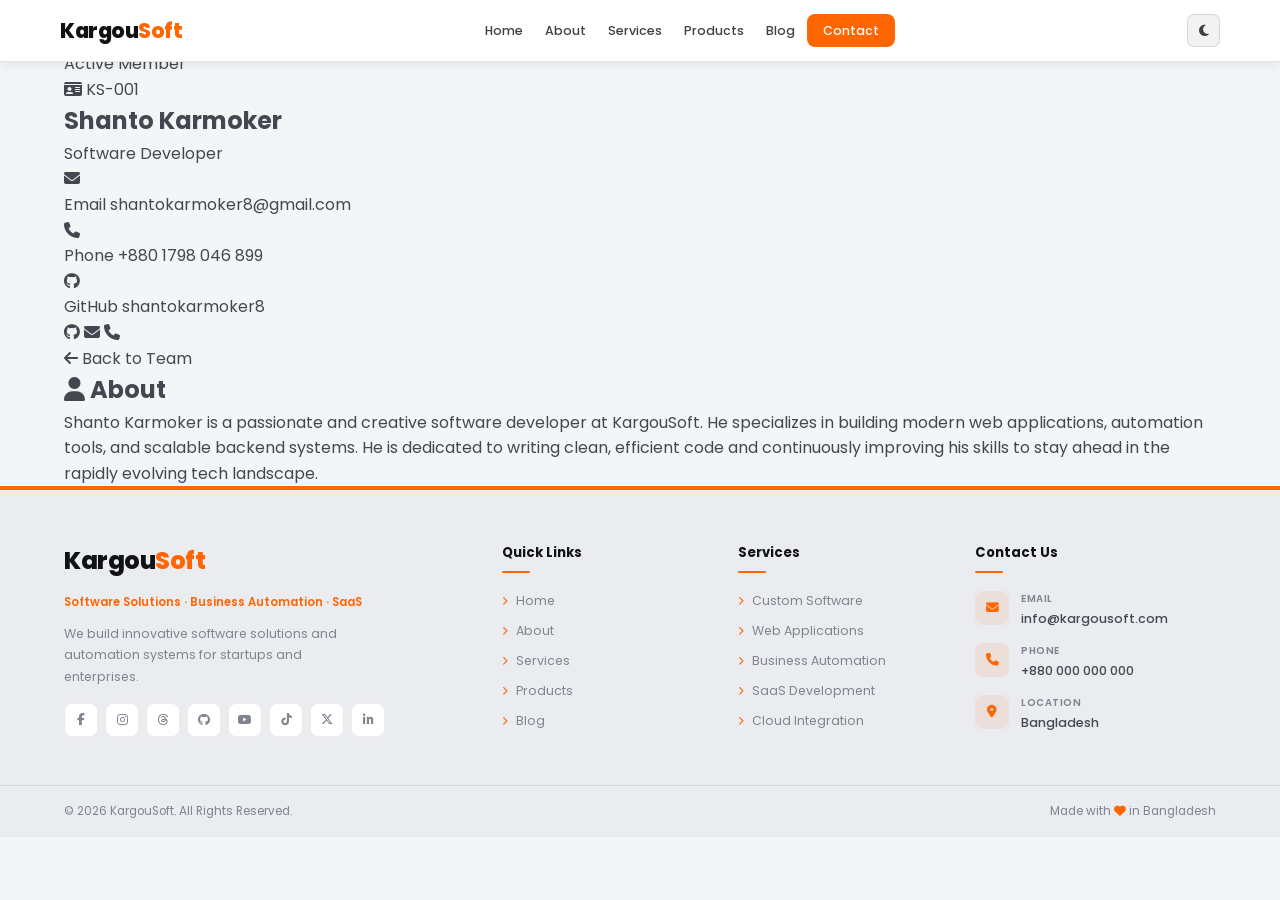
==== commit 66b33848: "employee.html" ====
--- a/employee.html
+++ b/employee.html
@@ -3,7 +3,7 @@
   <head>
     <meta charset="UTF-8" />
     <meta name="viewport" content="width=device-width, initial-scale=1.0" />
-    <title>Employee Profile – KargouSoft</title>
+    <title>Shanto Karmoker – KargouSoft</title>
     <link rel="preconnect" href="https://fonts.googleapis.com" />
     <link rel="preconnect" href="https://fonts.gstatic.com" crossorigin />
     <link
@@ -21,15 +21,14 @@
     <!-- NAVBAR -->
     <header class="navbar" id="navbar">
       <div class="nav-container">
-        <a href="index.html" class="nav-logo">
+        <a href="index.html#home" class="nav-logo">
           <span class="logo-k">Kargou</span><span class="logo-s">Soft</span>
         </a>
         <nav class="nav-menu" id="navMenu">
-          <a href="index.html" class="nav-link">Home</a>
+          <a href="index.html#home" class="nav-link">Home</a>
           <a href="index.html#about" class="nav-link">About</a>
           <a href="index.html#services" class="nav-link">Services</a>
           <a href="index.html#products" class="nav-link">Products</a>
-          <a href="index.html#portfolio" class="nav-link">Portfolio</a>
           <a href="index.html#blog" class="nav-link">Blog</a>
           <a href="index.html#contact" class="nav-link nav-cta">Contact</a>
         </nav>
@@ -49,183 +48,123 @@
     </header>
 
     <!-- EMPLOYEE PROFILE -->
-    <main class="emp-profile-main">
+    <section class="emp-section">
       <div class="container">
-        <!-- Breadcrumb -->
-        <div class="breadcrumb emp-breadcrumb">
-          <a href="index.html"><i class="fas fa-home"></i> Home</a>
+        <div class="emp-breadcrumb">
+          <a href="index.html">Home</a>
           <i class="fas fa-chevron-right"></i>
           <a href="team.html">Team</a>
           <i class="fas fa-chevron-right"></i>
-          <span>Employee Profile</span>
-        </div>
-
-        <!-- Profile Card -->
-        <div class="emp-profile-wrap">
-          <!-- LEFT — Photo + Quick Info -->
-          <div class="emp-profile-left">
-            <div class="emp-profile-photo-wrap">
+          <span>Shanto Karmoker</span>
+        </div>
+
+        <div class="emp-grid">
+          <!-- Sidebar -->
+          <div class="emp-sidebar">
+            <div class="emp-photo-wrap">
               <img
                 src="https://avatars.githubusercontent.com/u/126598101?v=4"
                 alt="Shanto Karmoker"
-                class="emp-profile-photo"
+                class="emp-photo"
               />
-              <div class="emp-online-dot">
-                <i class="fas fa-circle"></i> Active
-              </div>
-            </div>
-
-            <div class="emp-profile-quick">
-              <div class="emp-qid">
-                <i class="fas fa-id-badge"></i>
-                <div>
-                  <span class="q-label">Employee ID</span>
-                  <span class="q-value">KS-001</span>
-                </div>
-              </div>
-              <div class="emp-qid">
-                <i class="fas fa-briefcase"></i>
-                <div>
-                  <span class="q-label">Department</span>
-                  <span class="q-value">Engineering</span>
-                </div>
-              </div>
-              <div class="emp-qid">
-                <i class="fas fa-map-marker-alt"></i>
-                <div>
-                  <span class="q-label">Location</span>
-                  <span class="q-value">Bangladesh</span>
-                </div>
-              </div>
-            </div>
-
-            <a href="team.html" class="btn-back">
+              <div class="emp-status"><span></span> Active Member</div>
+            </div>
+            <div class="emp-id-badge">
+              <i class="fas fa-id-card"></i> KS-001
+            </div>
+            <h1 class="emp-name">Shanto Karmoker</h1>
+            <p class="emp-title">Software Developer</p>
+
+            <ul class="emp-contact-list">
+              <li>
+                <div class="emp-contact-icon">
+                  <i class="fas fa-envelope"></i>
+                </div>
+                <div>
+                  <span class="emp-contact-label">Email</span>
+                  <a
+                    href="mailto:shantokarmoker8@gmail.com"
+                    class="emp-contact-val"
+                    >shantokarmoker8@gmail.com</a
+                  >
+                </div>
+              </li>
+              <li>
+                <div class="emp-contact-icon"><i class="fas fa-phone"></i></div>
+                <div>
+                  <span class="emp-contact-label">Phone</span>
+                  <a href="tel:+8801798046899" class="emp-contact-val"
+                    >+880 1798 046 899</a
+                  >
+                </div>
+              </li>
+              <li>
+                <div class="emp-contact-icon">
+                  <i class="fab fa-github"></i>
+                </div>
+                <div>
+                  <span class="emp-contact-label">GitHub</span>
+                  <a
+                    href="https://github.com/shantokarmoker8"
+                    target="_blank"
+                    class="emp-contact-val"
+                    >shantokarmoker8</a
+                  >
+                </div>
+              </li>
+            </ul>
+
+            <div class="emp-social-row">
+              <a href="https://github.com/shantokarmoker8" target="_blank"
+                ><i class="fab fa-github"></i
+              ></a>
+              <a href="mailto:shantokarmoker8@gmail.com"
+                ><i class="fas fa-envelope"></i
+              ></a>
+              <a href="tel:+8801798046899"><i class="fas fa-phone"></i></a>
+            </div>
+
+            <a href="team.html" class="emp-back-btn">
               <i class="fas fa-arrow-left"></i> Back to Team
             </a>
           </div>
 
-          <!-- RIGHT — Details -->
-          <div class="emp-profile-right">
-            <div class="emp-profile-header">
-              <h1 class="emp-profile-name">Shanto Karmoker</h1>
-              <span class="emp-profile-role">Software Developer</span>
-            </div>
-
-            <!-- Description -->
-            <div class="emp-profile-section">
-              <h4><i class="fas fa-user-circle"></i> About</h4>
+          <!-- Main -->
+          <div class="emp-main">
+            <div class="emp-about-card">
+              <h2 class="emp-section-title">
+                <i class="fas fa-user"></i> About
+              </h2>
               <p>
-                Shanto Karmoker is the founder and lead software developer of
-                KargouSoft. He is passionate about building innovative software
-                solutions, business automation systems, and scalable SaaS
-                platforms. With a strong focus on clean code and modern
-                technologies, Shanto is dedicated to delivering high-quality
-                software that solves real-world problems. He specializes in
-                Python, web development, and AI-powered automation workflows,
-                and is committed to growing KargouSoft into a leading software
-                company in Bangladesh.
+                Shanto Karmoker is a passionate and creative software developer
+                at KargouSoft. He specializes in building modern web
+                applications, automation tools, and scalable backend systems. He
+                is dedicated to writing clean, efficient code and continuously
+                improving his skills to stay ahead in the rapidly evolving tech
+                landscape.
               </p>
             </div>
-
-            <!-- Skills -->
-            <div class="emp-profile-section">
-              <h4><i class="fas fa-code"></i> Skills</h4>
-              <div class="emp-skills">
-                <span>Python</span>
-                <span>Django</span>
-                <span>FastAPI</span>
-                <span>JavaScript</span>
-                <span>HTML / CSS</span>
-                <span>AI Automation</span>
-                <span>REST API</span>
-                <span>Git</span>
-                <span>Linux</span>
-              </div>
-            </div>
-
-            <!-- Contact Info -->
-            <div class="emp-profile-section">
-              <h4><i class="fas fa-address-card"></i> Contact Information</h4>
-              <div class="emp-contact-grid">
-                <div class="emp-contact-item">
-                  <div class="emp-contact-icon">
-                    <i class="fas fa-envelope"></i>
-                  </div>
-                  <div>
-                    <span class="ec-label">Email</span>
-                    <a href="mailto:shantokarmoker8@gmail.com" class="ec-value"
-                      >shantokarmoker8@gmail.com</a
-                    >
-                  </div>
-                </div>
-                <div class="emp-contact-item">
-                  <div class="emp-contact-icon">
-                    <i class="fas fa-phone"></i>
-                  </div>
-                  <div>
-                    <span class="ec-label">Phone</span>
-                    <a href="tel:+8801798046899" class="ec-value"
-                      >+880 1798 046 899</a
-                    >
-                  </div>
-                </div>
-                <div class="emp-contact-item">
-                  <div class="emp-contact-icon">
-                    <i class="fab fa-github"></i>
-                  </div>
-                  <div>
-                    <span class="ec-label">GitHub</span>
-                    <a
-                      href="https://github.com/shantokarmoker8"
-                      target="_blank"
-                      class="ec-value"
-                      >github.com/shantokarmoker8</a
-                    >
-                  </div>
-                </div>
-                <div class="emp-contact-item">
-                  <div class="emp-contact-icon">
-                    <i class="fas fa-id-badge"></i>
-                  </div>
-                  <div>
-                    <span class="ec-label">Employee ID</span>
-                    <span class="ec-value">KS-001</span>
-                  </div>
-                </div>
-              </div>
-            </div>
-
-            <!-- Social Links -->
-            <div class="emp-profile-section">
-              <h4><i class="fas fa-share-alt"></i> Connect</h4>
-              <div class="emp-profile-socials">
-                <a href="mailto:shantokarmoker8@gmail.com" title="Email">
-                  <i class="fas fa-envelope"></i>
-                </a>
-                <a
-                  href="https://github.com/shantokarmoker8"
-                  target="_blank"
-                  title="GitHub"
-                >
-                  <i class="fab fa-github"></i>
-                </a>
-              </div>
-            </div>
           </div>
         </div>
       </div>
-    </main>
+    </section>
 
     <!-- FOOTER -->
     <footer class="footer">
-      <div class="container">
-        <div class="footer-grid">
-          <div class="footer-brand">
-            <a href="index.html" class="nav-logo">
+      <div class="footer-inner">
+        <div class="footer-main container">
+          <div class="fc-brand">
+            <a href="index.html#home" class="footer-logo">
               <span class="logo-k">Kargou</span><span class="logo-s">Soft</span>
             </a>
-            <p>Software Solutions | Business Automation | SaaS Development</p>
-            <div class="footer-socials">
+            <p class="fc-tagline">
+              Software Solutions · Business Automation · SaaS
+            </p>
+            <p class="fc-desc">
+              We build innovative software solutions and automation systems for
+              startups and enterprises.
+            </p>
+            <div class="fc-socials">
               <a href="https://www.facebook.com/kargousoft" target="_blank"
                 ><i class="fab fa-facebook-f"></i
               ></a>
@@ -254,41 +193,111 @@
               ></a>
             </div>
           </div>
-          <div class="footer-col">
-            <h4>Quick Links</h4>
-            <ul>
-              <li><a href="index.html">Home</a></li>
-              <li><a href="index.html#about">About</a></li>
-              <li><a href="index.html#services">Services</a></li>
-              <li><a href="index.html#products">Products</a></li>
-              <li><a href="team.html">Team</a></li>
+          <div class="fc-col">
+            <h4 class="fc-heading">Quick Links</h4>
+            <ul class="fc-list">
+              <li>
+                <a href="index.html#home"
+                  ><i class="fas fa-chevron-right"></i>Home</a
+                >
+              </li>
+              <li>
+                <a href="index.html#about"
+                  ><i class="fas fa-chevron-right"></i>About</a
+                >
+              </li>
+              <li>
+                <a href="index.html#services"
+                  ><i class="fas fa-chevron-right"></i>Services</a
+                >
+              </li>
+              <li>
+                <a href="index.html#products"
+                  ><i class="fas fa-chevron-right"></i>Products</a
+                >
+              </li>
+              <li>
+                <a href="index.html#blog"
+                  ><i class="fas fa-chevron-right"></i>Blog</a
+                >
+              </li>
             </ul>
           </div>
-          <div class="footer-col">
-            <h4>Services</h4>
-            <ul>
-              <li><a href="index.html#services">Custom Software</a></li>
-              <li><a href="index.html#services">Web Applications</a></li>
-              <li><a href="index.html#services">Business Automation</a></li>
-              <li><a href="index.html#services">SaaS Development</a></li>
-              <li><a href="index.html#services">Cloud Integration</a></li>
+          <div class="fc-col">
+            <h4 class="fc-heading">Services</h4>
+            <ul class="fc-list">
+              <li>
+                <a href="index.html#services"
+                  ><i class="fas fa-chevron-right"></i>Custom Software</a
+                >
+              </li>
+              <li>
+                <a href="index.html#services"
+                  ><i class="fas fa-chevron-right"></i>Web Applications</a
+                >
+              </li>
+              <li>
+                <a href="index.html#services"
+                  ><i class="fas fa-chevron-right"></i>Business Automation</a
+                >
+              </li>
+              <li>
+                <a href="index.html#services"
+                  ><i class="fas fa-chevron-right"></i>SaaS Development</a
+                >
+              </li>
+              <li>
+                <a href="index.html#services"
+                  ><i class="fas fa-chevron-right"></i>Cloud Integration</a
+                >
+              </li>
             </ul>
           </div>
-          <div class="footer-col">
-            <h4>Contact</h4>
-            <ul>
-              <li><i class="fas fa-envelope"></i> info@kargousoft.com</li>
-              <li><i class="fas fa-phone"></i> +880 000 000 000</li>
-              <li><i class="fas fa-map-marker-alt"></i> Bangladesh</li>
+          <div class="fc-col">
+            <h4 class="fc-heading">Contact Us</h4>
+            <ul class="fc-contact-list">
+              <li>
+                <div class="fc-contact-icon">
+                  <i class="fas fa-envelope"></i>
+                </div>
+                <div>
+                  <span class="fc-contact-label">Email</span>
+                  <a href="mailto:info@kargousoft.com" class="fc-contact-val"
+                    >info@kargousoft.com</a
+                  >
+                </div>
+              </li>
+              <li>
+                <div class="fc-contact-icon"><i class="fas fa-phone"></i></div>
+                <div>
+                  <span class="fc-contact-label">Phone</span>
+                  <a href="tel:+880000000000" class="fc-contact-val"
+                    >+880 000 000 000</a
+                  >
+                </div>
+              </li>
+              <li>
+                <div class="fc-contact-icon">
+                  <i class="fas fa-map-marker-alt"></i>
+                </div>
+                <div>
+                  <span class="fc-contact-label">Location</span>
+                  <span class="fc-contact-val">Bangladesh</span>
+                </div>
+              </li>
             </ul>
           </div>
         </div>
-        <div class="footer-bottom">
-          <p>
-            &copy; <span id="year"></span> KargouSoft. All Rights Reserved. Made
-            with <i class="fas fa-heart" style="color: #ff6500"></i> in
-            Bangladesh.
-          </p>
+        <div class="footer-bar">
+          <div class="container footer-bar-inner">
+            <p>
+              &copy; <span id="year"></span> KargouSoft. All Rights Reserved.
+            </p>
+            <p>
+              Made with <i class="fas fa-heart" style="color: #ff6500"></i> in
+              Bangladesh
+            </p>
+          </div>
         </div>
       </div>
     </footer>
--- a/style.css
+++ b/style.css
@@ -1,8 +1,8 @@
 /* ============================================================
    KargouSoft — style.css
-   Default: Light | Toggle: Dark
    ============================================================ */
 
+/* ---- LIGHT MODE ---- */
 :root {
   --primary: #ff6500;
   --primary-dark: #cc5000;
@@ -32,20 +32,21 @@
 
   --hero-overlay: linear-gradient(
     135deg,
-    rgba(10, 10, 10, 0.78) 0%,
-    rgba(10, 10, 10, 0.5) 55%,
+    rgba(10, 10, 10, 0.8) 0%,
+    rgba(10, 10, 10, 0.52) 55%,
     rgba(255, 101, 0, 0.16) 100%
   );
-  --shadow: 0 8px 32px rgba(0, 0, 0, 0.1);
-  --shadow-card: 0 4px 24px rgba(0, 0, 0, 0.08);
+  --shadow: 0 4px 20px rgba(0, 0, 0, 0.08);
+  --shadow-card: 0 8px 28px rgba(0, 0, 0, 0.12);
 
   --font: "Poppins", sans-serif;
   --radius: 12px;
-  --radius-lg: 20px;
+  --radius-lg: 18px;
   --transition: all 0.3s cubic-bezier(0.4, 0, 0.2, 1);
-  --nav-height: 68px;
-}
-
+  --nav-height: 62px;
+}
+
+/* ---- DARK MODE ---- */
 [data-theme="dark"] {
   --nav-bg: #404041;
   --nav-border: rgba(255, 255, 255, 0.08);
@@ -71,14 +72,17 @@
 
   --hero-overlay: linear-gradient(
     135deg,
-    rgba(17, 18, 20, 0.82) 0%,
-    rgba(17, 18, 20, 0.55) 55%,
+    rgba(17, 18, 20, 0.84) 0%,
+    rgba(17, 18, 20, 0.58) 55%,
     rgba(255, 101, 0, 0.14) 100%
   );
-  --shadow: 0 8px 32px rgba(0, 0, 0, 0.35);
-  --shadow-card: 0 4px 24px rgba(0, 0, 0, 0.28);
-}
-
+  --shadow: 0 4px 20px rgba(0, 0, 0, 0.3);
+  --shadow-card: 0 8px 28px rgba(0, 0, 0, 0.35);
+}
+
+/* ============================================================
+   RESET
+   ============================================================ */
 *,
 *::before,
 *::after {
@@ -93,7 +97,7 @@
   font-family: var(--font);
   background: var(--bg);
   color: var(--text);
-  line-height: 1.7;
+  line-height: 1.6;
   overflow-x: hidden;
   transition:
     background 0.35s ease,
@@ -102,12 +106,6 @@
 a {
   text-decoration: none;
   color: inherit;
-}
-img {
-  display: block;
-  width: 100%;
-  height: 100%;
-  object-fit: cover;
 }
 ul {
   list-style: none;
@@ -119,68 +117,83 @@
   outline: none;
 }
 
+/* ============================================================
+   SECTION SYSTEM
+   ============================================================ */
+.sec {
+  height: 100vh;
+  display: flex;
+  align-items: center;
+  justify-content: center;
+  overflow: hidden;
+  position: relative;
+}
 .container {
   max-width: 1200px;
   margin: 0 auto;
   padding: 0 24px;
-}
-.full-screen {
-  min-height: 100vh;
-  display: flex;
-  align-items: center;
-  justify-content: center;
-}
-.full-height-flex {
+  width: 100%;
+}
+.sec-inner {
   width: 100%;
   display: flex;
   flex-direction: column;
   justify-content: center;
-  padding-top: 40px;
-  padding-bottom: 40px;
-}
-.section {
-  padding: 0;
-}
+  align-items: stretch;
+  height: 100%;
+  padding-top: 14px;
+  padding-bottom: 14px;
+  overflow: hidden;
+}
+
+/* ============================================================
+   UTILITY
+   ============================================================ */
 .section-header {
   text-align: center;
-  margin-bottom: 44px;
+  margin-bottom: 22px;
+  flex-shrink: 0;
 }
 .section-label {
   display: inline-block;
   background: rgba(255, 101, 0, 0.12);
   color: var(--primary);
-  font-size: 0.72rem;
+  font-size: 0.65rem;
   font-weight: 600;
   letter-spacing: 2px;
   text-transform: uppercase;
-  padding: 6px 18px;
+  padding: 4px 14px;
   border-radius: 50px;
-  margin-bottom: 12px;
+  margin-bottom: 6px;
 }
 .section-title {
-  font-size: clamp(1.8rem, 3vw, 2.5rem);
+  font-size: clamp(1.3rem, 2.2vw, 2rem);
   font-weight: 700;
   color: var(--heading);
-  line-height: 1.25;
-  margin-bottom: 12px;
+  line-height: 1.2;
+  margin-bottom: 6px;
 }
 .section-sub {
   color: var(--text-muted);
-  font-size: 0.95rem;
-  max-width: 540px;
+  font-size: 0.82rem;
+  max-width: 500px;
   margin: 0 auto;
+  line-height: 1.6;
 }
 .accent {
   color: var(--primary);
 }
 
+/* ============================================================
+   BUTTONS
+   ============================================================ */
 .btn {
   display: inline-flex;
   align-items: center;
-  gap: 8px;
-  padding: 13px 28px;
+  gap: 6px;
+  padding: 9px 20px;
   border-radius: 8px;
-  font-size: 0.9rem;
+  font-size: 0.8rem;
   font-weight: 600;
   transition: var(--transition);
   white-space: nowrap;
@@ -188,12 +201,12 @@
 .btn-primary {
   background: var(--primary);
   color: #fff;
-  box-shadow: 0 4px 20px rgba(255, 101, 0, 0.35);
+  box-shadow: 0 4px 14px rgba(255, 101, 0, 0.32);
 }
 .btn-primary:hover {
   background: var(--primary-dark);
   transform: translateY(-2px);
-  box-shadow: 0 8px 28px rgba(255, 101, 0, 0.45);
+  box-shadow: 0 6px 18px rgba(255, 101, 0, 0.4);
 }
 .btn-outline {
   background: transparent;
@@ -205,16 +218,14 @@
   color: var(--primary);
   transform: translateY(-2px);
 }
-.btn-sm {
-  padding: 9px 20px;
-  font-size: 0.82rem;
-}
 .btn-full {
   width: 100%;
   justify-content: center;
 }
 
-/* NAVBAR */
+/* ============================================================
+   NAVBAR
+   ============================================================ */
 .navbar {
   position: fixed;
   top: 0;
@@ -224,10 +235,11 @@
   height: var(--nav-height);
   background: var(--nav-bg);
   border-bottom: 1px solid var(--nav-border);
-  box-shadow: 0 2px 16px rgba(0, 0, 0, 0.08);
+  box-shadow: 0 2px 12px rgba(0, 0, 0, 0.08);
   transition:
     background 0.35s ease,
-    border-color 0.35s ease;
+    border-color 0.35s ease,
+    box-shadow 0.35s ease;
 }
 .nav-container {
   display: flex;
@@ -236,13 +248,14 @@
   height: 100%;
   max-width: 1200px;
   margin: 0 auto;
-  padding: 0 24px;
-  gap: 12px;
+  padding: 0 20px;
+  gap: 10px;
 }
 .nav-logo {
-  font-size: 1.45rem;
+  font-size: 1.3rem;
   font-weight: 800;
   letter-spacing: -0.5px;
+  flex-shrink: 0;
 }
 .logo-k {
   color: var(--nav-logo-color);
@@ -257,13 +270,16 @@
   gap: 2px;
 }
 .nav-link {
-  font-size: 0.845rem;
+  font-size: 0.78rem;
   font-weight: 500;
   color: var(--nav-link-color);
-  padding: 7px 12px;
+  padding: 6px 10px;
   border-radius: 6px;
-  transition: var(--transition);
+  transition:
+    color 0.25s ease,
+    background 0.25s ease;
   position: relative;
+  white-space: nowrap;
 }
 .nav-link:hover,
 .nav-link.active {
@@ -272,8 +288,8 @@
 .nav-link::after {
   content: "";
   position: absolute;
-  bottom: 3px;
-  left: 12px;
+  bottom: 2px;
+  left: 10px;
   width: 0;
   height: 2px;
   background: var(--primary);
@@ -282,13 +298,14 @@
 }
 .nav-link:hover::after,
 .nav-link.active::after {
-  width: calc(100% - 24px);
+  width: calc(100% - 20px);
 }
 .nav-cta {
   background: var(--primary);
   color: #fff !important;
-  padding: 8px 18px;
+  padding: 7px 16px;
   border-radius: 8px;
+  transition: background 0.25s ease;
 }
 .nav-cta::after {
   display: none;
@@ -299,20 +316,24 @@
 .nav-right {
   display: flex;
   align-items: center;
-  gap: 8px;
+  gap: 7px;
+  flex-shrink: 0;
 }
 .theme-toggle {
-  width: 36px;
-  height: 36px;
-  border-radius: 8px;
+  width: 33px;
+  height: 33px;
+  border-radius: 7px;
   background: rgba(0, 0, 0, 0.05);
   border: 1px solid rgba(0, 0, 0, 0.12);
   color: var(--nav-link-color);
-  font-size: 0.88rem;
+  font-size: 0.82rem;
   display: flex;
   align-items: center;
   justify-content: center;
-  transition: var(--transition);
+  transition:
+    background 0.25s ease,
+    border-color 0.25s ease,
+    color 0.25s ease;
   flex-shrink: 0;
 }
 [data-theme="dark"] .theme-toggle {
@@ -323,46 +344,41 @@
   background: var(--primary);
   border-color: var(--primary);
   color: #fff;
-  transform: rotate(18deg) scale(1.08);
 }
 .hamburger {
   display: none;
   flex-direction: column;
-  gap: 5px;
+  gap: 4px;
   background: none;
-  padding: 7px;
+  padding: 6px;
   border-radius: 6px;
   flex-shrink: 0;
 }
 .hamburger span {
   display: block;
-  width: 21px;
+  width: 20px;
   height: 2px;
   background: var(--hamburger-color);
   border-radius: 2px;
   transition: var(--transition);
 }
 .hamburger.open span:nth-child(1) {
-  transform: translateY(7px) rotate(45deg);
+  transform: translateY(6px) rotate(45deg);
 }
 .hamburger.open span:nth-child(2) {
   opacity: 0;
   transform: scaleX(0);
 }
 .hamburger.open span:nth-child(3) {
-  transform: translateY(-7px) rotate(-45deg);
-}
-
-/* HERO */
-.hero {
-  position: relative;
-  height: 100vh;
-  min-height: 620px;
-  display: flex;
-  align-items: center;
-  justify-content: center;
-  overflow: hidden;
+  transform: translateY(-6px) rotate(-45deg);
+}
+
+/* ============================================================
+   HERO
+   ============================================================ */
+.hero-sec {
   padding-top: var(--nav-height);
+  background: #111;
 }
 .hero-slider {
   position: absolute;
@@ -389,14 +405,14 @@
   position: relative;
   z-index: 2;
   text-align: center;
-  max-width: 820px;
-  padding: 0 24px;
+  max-width: 740px;
+  padding: 0 20px;
   animation: heroIn 1s ease 0.2s both;
 }
 @keyframes heroIn {
   from {
     opacity: 0;
-    transform: translateY(30px);
+    transform: translateY(24px);
   }
   to {
     opacity: 1;
@@ -408,44 +424,45 @@
   background: rgba(255, 101, 0, 0.18);
   border: 1px solid rgba(255, 101, 0, 0.38);
   color: #ff8533;
-  font-size: 0.8rem;
+  font-size: 0.72rem;
   font-weight: 600;
-  padding: 7px 18px;
+  padding: 5px 16px;
   border-radius: 50px;
-  margin-bottom: 22px;
+  margin-bottom: 16px;
 }
 .hero-title {
-  font-size: clamp(2.2rem, 5vw, 4rem);
+  font-size: clamp(1.9rem, 4vw, 3.4rem);
   font-weight: 800;
   color: #fff;
   line-height: 1.15;
-  margin-bottom: 18px;
-  letter-spacing: -1px;
+  margin-bottom: 14px;
+  letter-spacing: -0.5px;
 }
 .hero-sub {
-  font-size: clamp(0.95rem, 1.8vw, 1.1rem);
-  color: rgba(255, 255, 255, 0.8);
-  margin-bottom: 34px;
+  font-size: clamp(0.82rem, 1.3vw, 0.96rem);
+  color: rgba(255, 255, 255, 0.82);
+  margin-bottom: 28px;
+  line-height: 1.7;
 }
 .hero-buttons {
   display: flex;
   align-items: center;
   justify-content: center;
-  gap: 14px;
+  gap: 12px;
   flex-wrap: wrap;
 }
 .hero-dots {
   position: absolute;
-  bottom: 28px;
+  bottom: 22px;
   left: 50%;
   transform: translateX(-50%);
   z-index: 3;
   display: flex;
-  gap: 8px;
+  gap: 7px;
 }
 .dot {
-  width: 8px;
-  height: 8px;
+  width: 7px;
+  height: 7px;
   border-radius: 50%;
   background: rgba(255, 255, 255, 0.38);
   cursor: pointer;
@@ -456,152 +473,218 @@
   transform: scale(1.3);
 }
 
-/* ABOUT */
-.about {
+/* ============================================================
+   ABOUT
+   ============================================================ */
+.about-sec {
   background: var(--bg-2);
 }
 .about-grid {
   display: grid;
   grid-template-columns: 1fr 1fr;
-  gap: 64px;
+  gap: 48px;
   align-items: center;
   width: 100%;
+  height: 100%;
+}
+.about-visual {
+  height: 100%;
+  display: flex;
+  align-items: center;
 }
 .about-img-wrap {
   position: relative;
+  width: 100%;
   border-radius: var(--radius-lg);
   overflow: hidden;
+  box-shadow: var(--shadow);
+  max-height: calc(100vh - var(--nav-height) - 60px);
+}
+.about-photo {
+  display: block;
+  width: 100%;
+  height: auto;
   aspect-ratio: 4/3;
-  box-shadow: var(--shadow);
-}
-.about-img-wrap img {
+  object-fit: cover;
   transition: transform 0.6s ease;
 }
-.about-img-wrap:hover img {
+.about-img-wrap:hover .about-photo {
   transform: scale(1.04);
+}
+.about-img-wrap::before {
+  content: "";
+  position: absolute;
+  inset: 0;
+  border-radius: var(--radius-lg);
+  border: 2px solid rgba(255, 101, 0, 0.2);
+  z-index: 1;
+  pointer-events: none;
 }
 .about-badge-float {
   position: absolute;
-  bottom: 22px;
-  left: 22px;
+  bottom: 16px;
+  left: 16px;
   background: var(--primary);
   color: #fff;
-  padding: 11px 18px;
+  padding: 8px 14px;
   border-radius: 10px;
   display: flex;
   align-items: center;
-  gap: 10px;
-  font-size: 0.83rem;
+  gap: 8px;
+  font-size: 0.72rem;
   font-weight: 600;
-  box-shadow: 0 4px 20px rgba(255, 101, 0, 0.4);
-}
-.about-content .section-label,
-.about-content .section-title {
+  box-shadow: 0 4px 16px rgba(255, 101, 0, 0.45);
+  z-index: 2;
+}
+.about-content {
+  display: flex;
+  flex-direction: column;
+  justify-content: center;
+}
+.about-label {
   text-align: left;
+  margin-bottom: 8px;
+}
+.about-title {
+  text-align: left;
+  font-size: clamp(1.4rem, 2.2vw, 2.1rem);
+  margin-bottom: 12px;
 }
 .about-desc {
   color: var(--text-muted);
-  margin-bottom: 22px;
-  font-size: 0.94rem;
+  font-size: 0.82rem;
+  line-height: 1.75;
+  margin-bottom: 16px;
 }
 .about-highlights {
   display: flex;
   flex-direction: column;
+  gap: 7px;
+  margin-bottom: 16px;
+}
+.about-highlights li {
+  display: flex;
+  align-items: center;
   gap: 10px;
-  margin-bottom: 26px;
-}
-.about-highlights li {
-  display: flex;
-  align-items: center;
-  gap: 11px;
-  font-size: 0.88rem;
+  font-size: 0.8rem;
   font-weight: 500;
   color: var(--text);
+  background: var(--bg);
+  border: 1px solid var(--border);
+  border-radius: 8px;
+  padding: 7px 12px;
+  transition: var(--transition);
+}
+.about-highlights li:hover {
+  border-color: rgba(255, 101, 0, 0.25);
+  background: rgba(255, 101, 0, 0.04);
 }
 .about-highlights li i {
   color: var(--primary);
+  font-size: 0.75rem;
+  flex-shrink: 0;
 }
 .about-stats {
   display: flex;
-  gap: 26px;
-  padding-top: 20px;
-  border-top: 1px solid var(--border);
-  margin-bottom: 0;
+  border: 1px solid var(--border);
+  border-radius: 10px;
+  overflow: hidden;
+  margin-bottom: 18px;
 }
 .stat {
+  flex: 1;
   display: flex;
   flex-direction: column;
+  align-items: center;
+  justify-content: center;
+  padding: 12px 8px;
+  border-right: 1px solid var(--border);
+  transition: var(--transition);
+}
+.stat:last-child {
+  border-right: none;
+}
+.stat:hover {
+  background: rgba(255, 101, 0, 0.05);
 }
 .stat-num {
-  font-size: 1.85rem;
+  font-size: 1.5rem;
   font-weight: 800;
   color: var(--primary);
   line-height: 1;
 }
 .stat-label {
-  font-size: 0.7rem;
+  font-size: 0.6rem;
   color: var(--text-muted);
   text-transform: uppercase;
   letter-spacing: 1px;
   margin-top: 4px;
+  text-align: center;
 }
 .about-team-btn {
-  margin-top: 28px;
-}
-
-/* SERVICES */
-.services {
+  display: flex;
+}
+
+/* ============================================================
+   SERVICES
+   ============================================================ */
+.services-sec {
   background: var(--bg);
 }
 .services-grid {
   display: grid;
   grid-template-columns: repeat(3, 1fr);
-  gap: 20px;
+  gap: 16px;
   width: 100%;
 }
 .service-card {
   background: var(--card-bg);
   border: 1px solid var(--border);
   border-radius: var(--radius);
-  padding: 28px 24px;
+  padding: 22px 20px;
   transition: var(--transition);
   position: relative;
   overflow: hidden;
-}
-.service-card::before {
+  display: flex;
+  flex-direction: column;
+  gap: 10px;
+}
+.service-card::after {
   content: "";
   position: absolute;
-  top: 0;
+  bottom: 0;
   left: 0;
   right: 0;
   height: 3px;
   background: linear-gradient(90deg, var(--primary), var(--primary-light));
   transform: scaleX(0);
+  transform-origin: left;
   transition: transform 0.4s ease;
-  transform-origin: left;
+  border-radius: 0 0 var(--radius) var(--radius);
 }
 .service-card:hover {
   transform: translateY(-5px);
-  border-color: rgba(255, 101, 0, 0.25);
+  border-color: rgba(255, 101, 0, 0.22);
   box-shadow: var(--shadow-card);
 }
-.service-card:hover::before {
+.service-card:hover::after {
   transform: scaleX(1);
 }
 .service-icon {
-  width: 50px;
-  height: 50px;
-  background: rgba(255, 101, 0, 0.12);
-  border-radius: 12px;
+  width: 46px;
+  height: 46px;
+  background: rgba(255, 101, 0, 0.1);
+  border-radius: 10px;
   display: flex;
   align-items: center;
   justify-content: center;
-  margin-bottom: 15px;
-  transition: var(--transition);
+  transition: background 0.25s ease;
+  flex-shrink: 0;
 }
 .service-icon i {
-  font-size: 1.15rem;
+  font-size: 1.05rem;
   color: var(--primary);
+  transition: color 0.25s ease;
 }
 .service-card:hover .service-icon {
   background: var(--primary);
@@ -610,25 +693,28 @@
   color: #fff;
 }
 .service-card h3 {
-  font-size: 0.96rem;
-  font-weight: 600;
+  font-size: 0.84rem;
+  font-weight: 700;
   color: var(--heading);
-  margin-bottom: 9px;
+  line-height: 1.35;
 }
 .service-card p {
-  font-size: 0.84rem;
+  font-size: 0.74rem;
   color: var(--text-muted);
   line-height: 1.65;
-}
-
-/* PRODUCTS */
-.products {
+  flex: 1;
+}
+
+/* ============================================================
+   PRODUCTS
+   ============================================================ */
+.products-sec {
   background: var(--bg-2);
 }
 .products-grid {
   display: grid;
   grid-template-columns: repeat(4, 1fr);
-  gap: 18px;
+  gap: 16px;
   width: 100%;
 }
 .product-card {
@@ -637,123 +723,94 @@
   border-radius: var(--radius);
   overflow: hidden;
   transition: var(--transition);
+  display: flex;
+  flex-direction: column;
 }
 .product-card:hover {
   transform: translateY(-5px);
   box-shadow: var(--shadow-card);
   border-color: rgba(255, 101, 0, 0.22);
 }
-.product-img-wrap {
+.product-img-box {
   position: relative;
+  width: 100%;
+  overflow: hidden;
+  flex-shrink: 0;
+  line-height: 0;
+}
+.product-photo {
+  display: block;
+  width: 100%;
+  height: auto;
   aspect-ratio: 16/10;
-  overflow: hidden;
-}
-.product-img-wrap img {
-  transition: transform 0.5s ease;
-}
-.product-card:hover .product-img-wrap img {
-  transform: scale(1.06);
+  object-fit: cover;
+  transition: transform 0.55s ease;
+}
+.product-card:hover .product-photo {
+  transform: scale(1.07);
 }
 .product-tag {
   position: absolute;
-  top: 10px;
-  left: 10px;
+  top: 8px;
+  left: 8px;
   background: var(--primary);
   color: #fff;
-  font-size: 0.67rem;
+  font-size: 0.6rem;
+  font-weight: 700;
+  padding: 3px 9px;
+  border-radius: 50px;
+}
+.product-body {
+  padding: 12px 14px;
+  flex: 1;
+  display: flex;
+  flex-direction: column;
+  gap: 6px;
+}
+.product-body h3 {
+  font-size: 0.8rem;
+  font-weight: 700;
+  color: var(--heading);
+  line-height: 1.35;
+}
+.product-body p {
+  font-size: 0.7rem;
+  color: var(--text-muted);
+  line-height: 1.55;
+  flex: 1;
+}
+.btn-learn {
+  display: inline-flex;
+  align-items: center;
+  gap: 5px;
+  margin-top: 4px;
+  align-self: flex-start;
+  background: transparent;
+  color: var(--primary);
+  border: 1px solid rgba(255, 101, 0, 0.35);
+  padding: 5px 13px;
+  font-size: 0.7rem;
+  border-radius: 7px;
   font-weight: 600;
-  padding: 3px 10px;
-  border-radius: 50px;
-}
-.product-body {
-  padding: 15px 17px;
-}
-.product-body h3 {
-  font-size: 0.88rem;
-  font-weight: 600;
-  color: var(--heading);
-  margin-bottom: 6px;
-  line-height: 1.4;
-}
-.product-body p {
-  font-size: 0.79rem;
-  color: var(--text-muted);
-  margin-bottom: 12px;
-  line-height: 1.55;
-}
-
-/* PORTFOLIO */
-.portfolio {
+  transition: var(--transition);
+}
+.btn-learn:hover {
+  background: var(--primary);
+  color: #fff;
+  border-color: var(--primary);
+  transform: translateY(-1px);
+}
+
+/* ============================================================
+   BLOG
+   ============================================================ */
+.blog-sec {
   background: var(--bg);
-}
-.portfolio-grid {
-  display: grid;
-  grid-template-columns: repeat(3, 1fr);
-  gap: 18px;
-  width: 100%;
-}
-.portfolio-item {
-  border-radius: var(--radius);
-  overflow: hidden;
-  background: var(--card-bg);
-  border: 1px solid var(--border);
-  transition: var(--transition);
-}
-.portfolio-item:hover {
-  transform: translateY(-4px);
-  box-shadow: var(--shadow-card);
-}
-.portfolio-thumb {
-  position: relative;
-  aspect-ratio: 16/10;
-  overflow: hidden;
-}
-.portfolio-thumb img {
-  transition: transform 0.5s ease;
-}
-.portfolio-item:hover .portfolio-thumb img {
-  transform: scale(1.06);
-}
-.portfolio-hover {
-  position: absolute;
-  inset: 0;
-  background: rgba(255, 101, 0, 0.8);
-  display: flex;
-  align-items: center;
-  justify-content: center;
-  opacity: 0;
-  transition: var(--transition);
-}
-.portfolio-item:hover .portfolio-hover {
-  opacity: 1;
-}
-.portfolio-hover i {
-  font-size: 1.4rem;
-  color: #fff;
-}
-.portfolio-info {
-  padding: 13px 17px;
-}
-.portfolio-info h4 {
-  font-size: 0.88rem;
-  font-weight: 600;
-  color: var(--heading);
-  margin-bottom: 3px;
-}
-.portfolio-info span {
-  font-size: 0.74rem;
-  color: var(--primary);
-  font-weight: 500;
-}
-
-/* BLOG */
-.blog {
-  background: var(--bg-2);
 }
 .blog-grid {
   display: grid;
   grid-template-columns: repeat(3, 1fr);
-  gap: 20px;
+  gap: 16px;
   width: 100%;
 }
 .blog-card {
@@ -762,22 +819,31 @@
   border-radius: var(--radius);
   overflow: hidden;
   transition: var(--transition);
+  display: flex;
+  flex-direction: column;
 }
 .blog-card:hover {
   transform: translateY(-5px);
   box-shadow: var(--shadow-card);
-  border-color: rgba(255, 101, 0, 0.22);
-}
-.blog-img-wrap {
+  border-color: rgba(255, 101, 0, 0.2);
+}
+.blog-img-box {
   position: relative;
+  width: 100%;
+  overflow: hidden;
+  flex-shrink: 0;
+  line-height: 0;
+}
+.blog-photo {
+  display: block;
+  width: 100%;
+  height: auto;
   aspect-ratio: 16/9;
-  overflow: hidden;
-}
-.blog-img-wrap img {
-  transition: transform 0.5s ease;
-}
-.blog-card:hover .blog-img-wrap img {
-  transform: scale(1.06);
+  object-fit: cover;
+  transition: transform 0.55s ease;
+}
+.blog-card:hover .blog-photo {
+  transform: scale(1.07);
 }
 .blog-cat {
   position: absolute;
@@ -785,86 +851,130 @@
   left: 10px;
   background: var(--primary);
   color: #fff;
-  font-size: 0.67rem;
-  font-weight: 600;
+  font-size: 0.6rem;
+  font-weight: 700;
   padding: 3px 10px;
   border-radius: 50px;
 }
+.blog-time {
+  position: absolute;
+  top: 10px;
+  right: 10px;
+  background: rgba(0, 0, 0, 0.55);
+  backdrop-filter: blur(4px);
+  color: #fff;
+  font-size: 0.58rem;
+  font-weight: 600;
+  padding: 3px 9px;
+  border-radius: 50px;
+  display: flex;
+  align-items: center;
+  gap: 4px;
+}
 .blog-body {
-  padding: 20px;
+  padding: 14px 16px;
+  flex: 1;
+  display: flex;
+  flex-direction: column;
+  gap: 6px;
 }
 .blog-meta {
-  font-size: 0.75rem;
+  font-size: 0.64rem;
   color: var(--text-muted);
-  margin-bottom: 9px;
   display: flex;
   align-items: center;
   gap: 5px;
-  flex-wrap: wrap;
+}
+.blog-meta i {
+  color: var(--primary);
+  font-size: 0.6rem;
 }
 .blog-body h3 {
-  font-size: 0.94rem;
-  font-weight: 600;
+  font-size: 0.82rem;
+  font-weight: 700;
   color: var(--heading);
-  margin-bottom: 8px;
   line-height: 1.45;
 }
 .blog-body p {
-  font-size: 0.82rem;
+  font-size: 0.72rem;
   color: var(--text-muted);
-  margin-bottom: 14px;
-  line-height: 1.62;
+  line-height: 1.6;
+  flex: 1;
 }
 .read-more {
-  font-size: 0.82rem;
+  font-size: 0.72rem;
   font-weight: 600;
   color: var(--primary);
   display: inline-flex;
   align-items: center;
-  gap: 6px;
-  transition: var(--transition);
+  gap: 5px;
+  transition:
+    gap 0.25s ease,
+    color 0.25s ease;
+  margin-top: auto;
+  align-self: flex-start;
 }
 .read-more:hover {
-  gap: 10px;
-}
-
-/* CONTACT */
-.contact {
-  background: var(--bg);
+  gap: 9px;
+  color: var(--primary-dark);
+}
+
+/* ============================================================
+   CONTACT
+   ============================================================ */
+.contact-sec {
+  background: var(--bg-2);
 }
 .contact-grid {
   display: grid;
   grid-template-columns: 1fr 1.5fr;
-  gap: 52px;
+  gap: 24px;
   align-items: start;
   width: 100%;
 }
-.contact-info h3 {
-  font-size: 1.35rem;
+.contact-info-wrap {
+  background: var(--card-bg);
+  border: 1px solid var(--border);
+  border-radius: var(--radius-lg);
+  padding: 26px 22px;
+  display: flex;
+  flex-direction: column;
+  gap: 18px;
+  height: 100%;
+}
+.contact-info-wrap h3 {
+  font-size: 1.05rem;
   font-weight: 700;
   color: var(--heading);
-  margin-bottom: 10px;
-}
-.contact-info > p {
+}
+.contact-info-wrap > p {
   color: var(--text-muted);
-  font-size: 0.9rem;
-  margin-bottom: 22px;
+  font-size: 0.76rem;
+  line-height: 1.65;
+  margin-top: -10px;
 }
 .contact-details {
   display: flex;
   flex-direction: column;
+  gap: 9px;
+}
+.contact-details li {
+  display: flex;
+  align-items: center;
   gap: 12px;
-  margin-bottom: 24px;
-}
-.contact-details li {
-  display: flex;
-  align-items: center;
-  gap: 13px;
-  font-size: 0.86rem;
+  font-size: 0.76rem;
+  background: var(--bg);
+  border: 1px solid var(--border);
+  border-radius: 9px;
+  padding: 9px 12px;
+  transition: border-color 0.25s ease;
+}
+.contact-details li:hover {
+  border-color: rgba(255, 101, 0, 0.25);
 }
 .contact-details li i {
-  width: 34px;
-  height: 34px;
+  width: 30px;
+  height: 30px;
   background: rgba(255, 101, 0, 0.12);
   color: var(--primary);
   border-radius: 7px;
@@ -872,11 +982,12 @@
   align-items: center;
   justify-content: center;
   flex-shrink: 0;
+  font-size: 0.75rem;
 }
 .contact-details li a,
 .contact-details li span {
   color: var(--text-muted);
-  transition: var(--transition);
+  transition: color 0.2s;
 }
 .contact-details li a:hover {
   color: var(--primary);
@@ -887,16 +998,16 @@
   flex-wrap: wrap;
 }
 .contact-socials a {
-  width: 37px;
-  height: 37px;
+  width: 34px;
+  height: 34px;
   border-radius: 8px;
-  background: var(--card-bg);
+  background: var(--bg);
   border: 1px solid var(--border);
   display: flex;
   align-items: center;
   justify-content: center;
   color: var(--text-muted);
-  font-size: 0.86rem;
+  font-size: 0.78rem;
   transition: var(--transition);
 }
 .contact-socials a:hover {
@@ -905,33 +1016,47 @@
   color: #fff;
   transform: translateY(-2px);
 }
+.contact-form-wrap {
+  background: var(--card-bg);
+  border: 1px solid var(--border);
+  border-radius: var(--radius-lg);
+  padding: 26px 22px;
+}
+.contact-form-wrap h3 {
+  font-size: 1rem;
+  font-weight: 700;
+  color: var(--heading);
+  margin-bottom: 18px;
+}
 .contact-form {
   display: flex;
   flex-direction: column;
-  gap: 15px;
+  gap: 12px;
 }
 .form-group {
   display: flex;
   flex-direction: column;
-  gap: 6px;
+  gap: 5px;
 }
 .form-group label {
-  font-size: 0.78rem;
-  font-weight: 600;
+  font-size: 0.65rem;
+  font-weight: 700;
   color: var(--text-muted);
   text-transform: uppercase;
-  letter-spacing: 0.5px;
+  letter-spacing: 0.6px;
 }
 .form-group input,
 .form-group textarea {
   background: var(--input-bg);
   border: 1px solid var(--input-border);
   border-radius: 8px;
-  padding: 11px 14px;
+  padding: 9px 12px;
   color: var(--text);
   font-family: var(--font);
-  font-size: 0.88rem;
-  transition: var(--transition);
+  font-size: 0.8rem;
+  transition:
+    border-color 0.25s ease,
+    box-shadow 0.25s ease;
   resize: vertical;
 }
 .form-group input:focus,
@@ -947,13 +1072,13 @@
 .form-success {
   display: none;
   align-items: center;
-  gap: 10px;
+  gap: 8px;
   background: rgba(34, 197, 94, 0.1);
   border: 1px solid rgba(34, 197, 94, 0.28);
   color: #16a34a;
-  padding: 11px 16px;
+  padding: 9px 14px;
   border-radius: 8px;
-  font-size: 0.86rem;
+  font-size: 0.76rem;
   font-weight: 500;
 }
 [data-theme="dark"] .form-success {
@@ -963,107 +1088,203 @@
   display: flex;
 }
 
-/* FOOTER */
+/* ============================================================
+   FOOTER — desktop & tablet IDENTICAL layout
+   Mobile only changes below in @media (max-width: 768px)
+   ============================================================ */
 .footer {
   background: var(--bg-3);
-  border-top: 1px solid var(--border);
-  padding: 56px 0 0;
-}
-.footer-grid {
+  border-top: 4px solid var(--primary);
+}
+
+/* This single grid is used for BOTH desktop and tablet */
+.footer-main {
   display: grid;
-  grid-template-columns: 2fr 1fr 1fr 1fr;
-  gap: 40px;
+  grid-template-columns: 2.2fr 1fr 1fr 1.4fr;
+  gap: 48px;
+  padding-top: 52px;
   padding-bottom: 48px;
-}
-.footer-brand p {
+  align-items: start;
+}
+
+.fc-brand {
+  display: flex;
+  flex-direction: column;
+  gap: 12px;
+}
+.footer-logo {
+  font-size: 1.5rem;
+  font-weight: 800;
+  letter-spacing: -0.5px;
+  display: inline-block;
+}
+.fc-tagline {
+  font-size: 0.72rem;
+  font-weight: 600;
+  color: var(--primary);
+}
+.fc-desc {
+  font-size: 0.78rem;
   color: var(--text-muted);
-  font-size: 0.83rem;
-  margin: 12px 0 20px;
-  max-width: 260px;
-  line-height: 1.6;
-}
-.footer-socials {
-  display: flex;
+  line-height: 1.7;
+  max-width: 280px;
+}
+.fc-socials {
+  display: flex;
+  flex-wrap: wrap;
   gap: 7px;
-  flex-wrap: wrap;
-}
-.footer-socials a {
-  width: 33px;
-  height: 33px;
-  border-radius: 7px;
+  margin-top: 4px;
+}
+.fc-socials a {
+  width: 34px;
+  height: 34px;
+  border-radius: 8px;
   background: var(--card-bg);
   border: 1px solid var(--border);
   display: flex;
   align-items: center;
   justify-content: center;
   color: var(--text-muted);
-  font-size: 0.78rem;
+  font-size: 0.76rem;
   transition: var(--transition);
 }
-.footer-socials a:hover {
+.fc-socials a:hover {
   background: var(--primary);
   border-color: var(--primary);
   color: #fff;
   transform: translateY(-2px);
 }
-.footer-col h4 {
-  font-size: 0.87rem;
+
+.fc-col {
+  display: flex;
+  flex-direction: column;
+}
+.fc-heading {
+  font-size: 0.82rem;
+  font-weight: 700;
+  color: var(--heading);
+  margin-bottom: 18px;
+  position: relative;
+  padding-bottom: 10px;
+}
+.fc-heading::after {
+  content: "";
+  position: absolute;
+  bottom: 0;
+  left: 0;
+  width: 28px;
+  height: 2px;
+  background: var(--primary);
+  border-radius: 2px;
+}
+.fc-list {
+  display: flex;
+  flex-direction: column;
+  gap: 10px;
+}
+.fc-list li a {
+  display: flex;
+  align-items: center;
+  gap: 8px;
+  font-size: 0.78rem;
+  color: var(--text-muted);
+  transition:
+    color 0.25s ease,
+    gap 0.25s ease;
+}
+.fc-list li a i {
+  font-size: 0.55rem;
+  color: var(--primary);
+  flex-shrink: 0;
+}
+.fc-list li a:hover {
+  color: var(--primary);
+  gap: 12px;
+}
+
+.fc-contact-list {
+  display: flex;
+  flex-direction: column;
+  gap: 14px;
+}
+.fc-contact-list li {
+  display: flex;
+  align-items: flex-start;
+  gap: 12px;
+}
+.fc-contact-icon {
+  width: 34px;
+  height: 34px;
+  flex-shrink: 0;
+  background: rgba(255, 101, 0, 0.1);
+  border-radius: 8px;
+  display: flex;
+  align-items: center;
+  justify-content: center;
+  color: var(--primary);
+  font-size: 0.8rem;
+}
+.fc-contact-label {
+  display: block;
+  font-size: 0.62rem;
   font-weight: 600;
-  color: var(--heading);
-  margin-bottom: 17px;
-}
-.footer-col ul {
-  display: flex;
-  flex-direction: column;
-  gap: 9px;
-}
-.footer-col ul li {
-  font-size: 0.82rem;
   color: var(--text-muted);
-  display: flex;
-  align-items: center;
-  gap: 7px;
-}
-.footer-col ul li a {
+  text-transform: uppercase;
+  letter-spacing: 0.5px;
+  margin-bottom: 2px;
+}
+.fc-contact-val {
+  display: block;
+  font-size: 0.78rem;
+  font-weight: 500;
+  color: var(--text);
+  transition: color 0.25s ease;
+}
+a.fc-contact-val:hover {
+  color: var(--primary);
+}
+
+.footer-bar {
+  border-top: 1px solid var(--border);
+}
+.footer-bar-inner {
+  display: flex;
+  align-items: center;
+  justify-content: space-between;
+  padding-top: 16px;
+  padding-bottom: 16px;
+  flex-wrap: wrap;
+  gap: 6px;
+}
+.footer-bar-inner p {
+  font-size: 0.74rem;
   color: var(--text-muted);
-  transition: var(--transition);
-}
-.footer-col ul li a:hover {
+}
+.footer-bar-inner p i {
   color: var(--primary);
-  padding-left: 4px;
-}
-.footer-col ul li i {
-  color: var(--primary);
-  font-size: 0.75rem;
-  width: 14px;
-}
-.footer-bottom {
-  border-top: 1px solid var(--border);
-  padding: 18px 0;
-  text-align: center;
-  font-size: 0.79rem;
-  color: var(--text-muted);
-}
-
-/* BACK TO TOP */
+}
+
+/* ============================================================
+   BACK TO TOP
+   ============================================================ */
 .back-to-top {
   position: fixed;
-  bottom: 24px;
-  right: 24px;
+  bottom: 20px;
+  right: 20px;
   z-index: 999;
-  width: 40px;
-  height: 40px;
-  border-radius: 9px;
+  width: 36px;
+  height: 36px;
+  border-radius: 8px;
   background: var(--primary);
   color: #fff;
-  box-shadow: 0 4px 20px rgba(255, 101, 0, 0.4);
+  box-shadow: 0 4px 14px rgba(255, 101, 0, 0.4);
   display: flex;
   align-items: center;
   justify-content: center;
-  font-size: 0.86rem;
+  font-size: 0.78rem;
   opacity: 0;
   pointer-events: none;
-  transform: translateY(16px);
+  transform: translateY(12px);
   transition: var(--transition);
 }
 .back-to-top.show {
@@ -1079,7 +1300,7 @@
 @keyframes fadeInUp {
   from {
     opacity: 0;
-    transform: translateY(26px);
+    transform: translateY(22px);
   }
   to {
     opacity: 1;
@@ -1087,84 +1308,79 @@
   }
 }
 
-/* RESPONSIVE 1200px */
-@media (max-width: 1200px) {
+/* ============================================================
+   RESPONSIVE — 1280px
+   ============================================================ */
+@media (max-width: 1280px) {
   .products-grid {
     grid-template-columns: repeat(2, 1fr);
   }
-}
-
-/* RESPONSIVE 1024px */
-@media (max-width: 1024px) {
-  .services-grid {
-    grid-template-columns: repeat(2, 1fr);
-  }
   .about-grid {
     gap: 36px;
   }
-  .footer-grid {
-    grid-template-columns: 1fr 1fr;
-    gap: 30px;
-  }
-  .full-screen {
+  .footer-main {
+    grid-template-columns: 2fr 1fr 1fr 1.2fr;
+    gap: 36px;
+  }
+}
+
+/* ============================================================
+   RESPONSIVE — 1024px  TABLET
+   footer-main is NOT changed here — stays identical to desktop
+   ============================================================ */
+@media (max-width: 1024px) {
+  .sec {
+    height: auto;
     min-height: auto;
+    padding: 64px 0;
+    overflow: visible;
+  }
+  .sec-inner {
     height: auto;
-  }
-  .full-height-flex {
-    padding-top: 60px;
-    padding-bottom: 60px;
-  }
-}
-
-/* RESPONSIVE 768px */
-@media (max-width: 768px) {
-  :root {
-    --nav-height: 60px;
-  }
-  .full-screen {
-    min-height: auto;
-    height: auto;
-  }
-  .full-height-flex {
-    padding-top: 56px;
-    padding-bottom: 56px;
-  }
-  .hero {
-    height: auto;
-    min-height: 100svh;
-    padding-top: calc(var(--nav-height) + 16px);
-    padding-bottom: 56px;
-  }
+    padding-top: 0;
+    padding-bottom: 0;
+    overflow: visible;
+  }
+
   .hamburger {
     display: flex;
   }
   .nav-menu {
+    display: flex;
+    flex-direction: column;
+    align-items: stretch;
+    gap: 2px;
     position: fixed;
     top: var(--nav-height);
     left: 0;
     right: 0;
     background: var(--nav-bg);
     border-bottom: 1px solid var(--nav-border);
-    box-shadow: 0 8px 24px rgba(0, 0, 0, 0.12);
-    flex-direction: column;
-    align-items: stretch;
-    gap: 2px;
-    padding: 10px 14px 16px;
+    box-shadow: 0 8px 24px rgba(0, 0, 0, 0.14);
+    padding: 10px 16px 16px;
     transform: translateY(-110%);
     transition: transform 0.35s cubic-bezier(0.4, 0, 0.2, 1);
-    z-index: 999;
+    z-index: 997;
+    max-height: calc(100vh - var(--nav-height));
+    overflow-y: auto;
+    pointer-events: none;
+    visibility: hidden;
   }
   .nav-menu.open {
     transform: translateY(0);
+    pointer-events: auto;
+    visibility: visible;
   }
   .nav-link {
+    display: block;
     padding: 11px 14px;
-    font-size: 0.92rem;
+    font-size: 0.9rem;
+    font-weight: 500;
     color: var(--nav-link-color) !important;
-    border-radius: 7px;
+    border-radius: 8px;
   }
   .nav-link::after {
-    display: none;
+    display: none !important;
   }
   .nav-link:hover,
   .nav-link.active {
@@ -1172,59 +1388,305 @@
     color: var(--primary) !important;
   }
   .nav-cta {
-    margin-top: 6px;
+    margin-top: 8px;
     text-align: center;
-    justify-content: center;
     color: #fff !important;
+    background: var(--primary) !important;
   }
   .nav-cta:hover {
+    background: var(--primary-dark) !important;
     color: #fff !important;
   }
+
+  .about-grid {
+    grid-template-columns: 1fr 1fr;
+    gap: 28px;
+  }
+  .about-label {
+    text-align: center;
+  }
+  .about-title {
+    text-align: center;
+    font-size: 1.4rem;
+  }
+  .about-desc {
+    text-align: center;
+  }
+
+  .services-grid {
+    grid-template-columns: repeat(2, 1fr);
+    gap: 14px;
+  }
+  .blog-grid {
+    grid-template-columns: repeat(2, 1fr);
+    gap: 14px;
+  }
+  .contact-grid {
+    grid-template-columns: 1fr;
+    gap: 18px;
+  }
+  .contact-info-wrap {
+    padding: 20px 18px;
+  }
+  .contact-form-wrap {
+    padding: 20px 18px;
+  }
+
+  .section-title {
+    font-size: clamp(1.35rem, 2.8vw, 1.9rem);
+  }
+  .section-header {
+    margin-bottom: 18px;
+  }
+
+  /* footer-main intentionally NOT overridden here
+     so tablet gets exact same layout as desktop     */
+}
+
+/* ============================================================
+   RESPONSIVE — 768px  MOBILE ONLY
+   ============================================================ */
+@media (max-width: 768px) {
+  :root {
+    --nav-height: 54px;
+  }
+
+  .sec {
+    padding: 52px 0;
+  }
+
+  .hero-sec {
+    height: auto;
+    min-height: 100svh;
+    padding-top: var(--nav-height);
+    padding-bottom: 40px;
+  }
+  .hero-title {
+    font-size: clamp(1.4rem, 6vw, 2.1rem);
+  }
+  .hero-sub {
+    font-size: 0.78rem;
+  }
+  .hero-badge {
+    font-size: 0.65rem;
+    padding: 4px 12px;
+    margin-bottom: 12px;
+  }
+  .btn {
+    padding: 8px 16px;
+    font-size: 0.76rem;
+  }
+
+  .nav-menu {
+    padding: 8px 14px 14px;
+  }
+  .nav-link {
+    padding: 10px 12px;
+    font-size: 0.88rem;
+  }
+
+  .section-title {
+    font-size: 1.25rem;
+  }
+  .section-sub {
+    font-size: 0.76rem;
+  }
+  .section-label {
+    font-size: 0.6rem;
+    padding: 3px 12px;
+  }
+  .section-header {
+    margin-bottom: 16px;
+  }
+
   .about-grid {
     grid-template-columns: 1fr;
-    gap: 28px;
+    gap: 20px;
   }
   .about-visual {
     order: -1;
-  }
+    width: 100%;
+  }
+  .about-label {
+    text-align: center;
+  }
+  .about-title {
+    text-align: center;
+    font-size: 1.2rem;
+  }
+  .about-desc {
+    text-align: center;
+    font-size: 0.76rem;
+    margin-bottom: 12px;
+  }
+  .about-badge-float {
+    font-size: 0.65rem;
+    padding: 6px 10px;
+    bottom: 10px;
+    left: 10px;
+  }
+  .about-highlights {
+    gap: 6px;
+    margin-bottom: 12px;
+  }
+  .about-highlights li {
+    font-size: 0.74rem;
+    padding: 6px 10px;
+  }
+  .about-stats {
+    margin-bottom: 14px;
+  }
+  .stat-num {
+    font-size: 1.15rem;
+  }
+  .stat-label {
+    font-size: 0.56rem;
+  }
+  .stat {
+    padding: 10px 6px;
+  }
+
   .services-grid {
-    grid-template-columns: 1fr;
-  }
+    grid-template-columns: 1fr 1fr;
+    gap: 10px;
+  }
+  .service-card {
+    padding: 16px 14px;
+    gap: 8px;
+  }
+  .service-card h3 {
+    font-size: 0.78rem;
+  }
+  .service-card p {
+    font-size: 0.68rem;
+  }
+  .service-icon {
+    width: 38px;
+    height: 38px;
+  }
+  .service-icon i {
+    font-size: 0.92rem;
+  }
+
   .products-grid {
     grid-template-columns: repeat(2, 1fr);
-  }
-  .portfolio-grid {
-    grid-template-columns: repeat(2, 1fr);
-  }
+    gap: 10px;
+  }
+  .product-body h3 {
+    font-size: 0.76rem;
+  }
+  .product-body p {
+    font-size: 0.67rem;
+  }
+
   .blog-grid {
     grid-template-columns: 1fr;
-  }
+    gap: 12px;
+  }
+  .blog-body h3 {
+    font-size: 0.78rem;
+  }
+  .blog-body p {
+    font-size: 0.68rem;
+  }
+  .blog-meta {
+    font-size: 0.62rem;
+  }
+  .read-more {
+    font-size: 0.68rem;
+  }
+
   .contact-grid {
     grid-template-columns: 1fr;
-    gap: 32px;
-  }
-  .footer-grid {
+    gap: 14px;
+  }
+  .contact-info-wrap {
+    padding: 18px 16px;
+    gap: 14px;
+  }
+  .contact-form-wrap {
+    padding: 18px 16px;
+  }
+  .contact-form-wrap h3 {
+    font-size: 0.92rem;
+    margin-bottom: 14px;
+  }
+  .contact-info-wrap h3 {
+    font-size: 0.92rem;
+  }
+  .contact-details li {
+    font-size: 0.72rem;
+    padding: 8px 10px;
+  }
+  .form-group label {
+    font-size: 0.62rem;
+  }
+  .form-group input,
+  .form-group textarea {
+    font-size: 0.76rem;
+    padding: 8px 10px;
+  }
+
+  /* ---- FOOTER MOBILE — 2 col grid ---- */
+  .footer-main {
     grid-template-columns: 1fr 1fr;
-    gap: 24px;
-  }
-  .section-header {
-    margin-bottom: 32px;
-  }
-}
-
-/* RESPONSIVE 480px */
+    grid-template-rows: auto auto auto;
+    gap: 28px 20px;
+    padding-top: 36px;
+    padding-bottom: 32px;
+  }
+  /* Brand spans full width on top */
+  .fc-brand {
+    grid-column: 1 / -1;
+    padding-bottom: 22px;
+    border-bottom: 1px solid var(--border);
+  }
+  .fc-desc {
+    max-width: 100%;
+  }
+  /* 3 cols after brand become 2+1 naturally in 2-col grid */
+
+  .footer-bar-inner {
+    flex-direction: column;
+    text-align: center;
+    gap: 4px;
+  }
+  .footer-bar-inner p {
+    font-size: 0.7rem;
+  }
+}
+
+/* ============================================================
+   RESPONSIVE — 480px  SMALL MOBILE
+   ============================================================ */
 @media (max-width: 480px) {
-  .products-grid {
-    grid-template-columns: 1fr;
-  }
-  .portfolio-grid {
-    grid-template-columns: 1fr;
-  }
-  .footer-grid {
-    grid-template-columns: 1fr;
-  }
-  .about-stats {
-    gap: 16px;
+  :root {
+    --nav-height: 50px;
+  }
+
+  .nav-logo {
+    font-size: 1.1rem;
+  }
+  .theme-toggle {
+    width: 30px;
+    height: 30px;
+    font-size: 0.76rem;
+  }
+
+  .sec {
+    padding: 44px 0;
+  }
+
+  .hero-title {
+    font-size: clamp(1.2rem, 7vw, 1.8rem);
+    letter-spacing: 0;
+  }
+  .hero-sub {
+    font-size: 0.72rem;
+  }
+  .hero-badge {
+    font-size: 0.6rem;
+    padding: 3px 10px;
   }
   .hero-buttons {
     flex-direction: column;
@@ -1232,10 +1694,86 @@
   }
   .hero-buttons .btn {
     width: 100%;
-    max-width: 290px;
+    max-width: 260px;
     justify-content: center;
   }
+
   .section-title {
-    font-size: 1.5rem;
-  }
-}
+    font-size: 1.12rem;
+  }
+  .section-sub {
+    font-size: 0.72rem;
+  }
+
+  .about-title {
+    font-size: 1.1rem;
+  }
+  .about-highlights li {
+    font-size: 0.7rem;
+    padding: 5px 10px;
+  }
+  .stat-num {
+    font-size: 1.05rem;
+  }
+  .stat-label {
+    font-size: 0.52rem;
+  }
+  .stat {
+    padding: 9px 4px;
+  }
+
+  .services-grid {
+    grid-template-columns: 1fr;
+    gap: 8px;
+  }
+  .service-card {
+    padding: 14px 12px;
+    gap: 7px;
+  }
+  .service-card h3 {
+    font-size: 0.76rem;
+  }
+  .service-card p {
+    font-size: 0.66rem;
+  }
+
+  .products-grid {
+    grid-template-columns: 1fr;
+    gap: 10px;
+  }
+  .blog-grid {
+    grid-template-columns: 1fr;
+    gap: 10px;
+  }
+  .blog-body h3 {
+    font-size: 0.76rem;
+  }
+
+  .contact-info-wrap {
+    padding: 16px 14px;
+    gap: 12px;
+  }
+  .contact-form-wrap {
+    padding: 16px 14px;
+  }
+  .contact-details li {
+    font-size: 0.7rem;
+    padding: 7px 9px;
+  }
+  .form-group input,
+  .form-group textarea {
+    font-size: 0.74rem;
+  }
+
+  /* Footer 480px — single column */
+  .footer-main {
+    grid-template-columns: 1fr;
+    gap: 24px;
+  }
+  .fc-brand {
+    grid-column: auto;
+  }
+  .footer-bar-inner p {
+    font-size: 0.66rem;
+  }
+}
--- a/team.css
+++ b/team.css
@@ -1,585 +1,254 @@
-/* ============================================================
-   KargouSoft — team.css
-   Styles for team.html and employee.html
-   ============================================================ */
-
-/* ---- PAGE HERO ---- */
-.page-hero {
-  background: linear-gradient(
-    135deg,
-    var(--primary-dark) 0%,
-    var(--primary) 60%,
-    var(--primary-light) 100%
-  );
-  padding: calc(var(--nav-height) + 52px) 0 52px;
-  text-align: center;
-  margin-top: var(--nav-height);
-}
-.page-hero-content {
-  max-width: 600px;
-  margin: 0 auto;
-  padding: 0 24px;
-}
-.page-hero-content h1 {
-  font-size: clamp(1.9rem, 4vw, 2.8rem);
-  font-weight: 800;
-  color: #fff;
-  margin-bottom: 10px;
-  letter-spacing: -0.5px;
-}
-.page-hero-content p {
-  color: rgba(255, 255, 255, 0.85);
-  font-size: 1rem;
-}
-
-/* Breadcrumb */
-.breadcrumb {
-  display: flex;
-  align-items: center;
-  gap: 8px;
-  justify-content: center;
-  font-size: 0.8rem;
-  color: rgba(255, 255, 255, 0.75);
-  margin-bottom: 16px;
-  flex-wrap: wrap;
-}
-.breadcrumb a {
-  color: rgba(255, 255, 255, 0.85);
-  transition: var(--transition);
-}
-.breadcrumb a:hover {
-  color: #fff;
-}
-.breadcrumb i {
-  font-size: 0.65rem;
-}
-
-/* ---- TEAM MAIN ---- */
-.team-main {
-  padding: 72px 0 80px;
-  background: var(--bg);
-  min-height: calc(100vh - var(--nav-height) - 180px);
-}
-
-.team-grid {
-  display: flex;
-  flex-wrap: wrap;
-  gap: 28px;
-  justify-content: center;
-}
-
-/* ---- EMPLOYEE CARD ---- */
-.emp-card {
-  background: var(--card-bg);
-  border: 1px solid var(--border);
-  border-radius: var(--radius-lg);
-  width: 260px;
-  overflow: hidden;
-  box-shadow: var(--shadow-card);
-  transition: var(--transition);
-  cursor: pointer;
-  display: flex;
-  flex-direction: column;
-}
-.emp-card:hover {
-  transform: translateY(-6px);
-  box-shadow: 0 16px 48px rgba(0, 0, 0, 0.14);
-  border-color: rgba(255, 101, 0, 0.25);
-}
-
-/* Card Image Area */
-.emp-card-img {
-  position: relative;
-  background: linear-gradient(135deg, var(--bg-3) 0%, var(--bg-2) 100%);
-  padding: 32px 24px 20px;
-  text-align: center;
-}
-.emp-card-img img {
-  width: 90px;
-  height: 90px;
-  border-radius: 50%;
-  object-fit: cover;
-  margin: 0 auto;
-  border: 3px solid var(--primary);
-  box-shadow: 0 4px 20px rgba(255, 101, 0, 0.28);
-}
-.emp-active-badge {
-  position: absolute;
-  top: 14px;
-  right: 14px;
-  background: rgba(34, 197, 94, 0.12);
-  border: 1px solid rgba(34, 197, 94, 0.3);
-  color: #22c55e;
-  font-size: 0.62rem;
-  font-weight: 600;
-  padding: 3px 9px;
-  border-radius: 50px;
-  display: flex;
-  align-items: center;
-  gap: 4px;
-}
-.emp-active-badge i {
-  font-size: 0.45rem;
-}
-
-/* Card Body */
-.emp-card-body {
-  padding: 16px 20px 14px;
-  text-align: center;
-  flex: 1;
-}
-.emp-id {
-  display: inline-flex;
-  align-items: center;
-  gap: 5px;
-  font-size: 0.68rem;
-  font-weight: 600;
-  color: var(--text-muted);
-  background: var(--bg-3);
-  border: 1px solid var(--border);
-  padding: 3px 10px;
-  border-radius: 50px;
-  margin-bottom: 8px;
-  letter-spacing: 0.5px;
-}
-.emp-id i {
-  color: var(--primary);
-  font-size: 0.65rem;
-}
-.emp-name {
-  font-size: 1rem;
-  font-weight: 700;
-  color: var(--heading);
-  margin-bottom: 5px;
-}
-.emp-role {
-  display: inline-block;
-  font-size: 0.74rem;
-  font-weight: 600;
-  color: var(--primary);
-  background: rgba(255, 101, 0, 0.1);
-  padding: 3px 12px;
-  border-radius: 50px;
-}
-
-/* Card Footer */
-.emp-card-footer {
-  padding: 14px 20px 20px;
-  text-align: center;
-}
-.emp-details-btn {
-  display: inline-flex;
-  align-items: center;
-  gap: 7px;
-  background: var(--primary);
-  color: #fff;
-  font-size: 0.82rem;
-  font-weight: 600;
-  padding: 9px 22px;
-  border-radius: 8px;
-  transition: var(--transition);
-  font-family: var(--font);
-}
-.emp-details-btn:hover {
-  background: var(--primary-dark);
-  transform: translateY(-2px);
-  box-shadow: 0 6px 20px rgba(255, 101, 0, 0.35);
-}
-
-/* ---- HIRE CARD ---- */
-.emp-hire-card {
-  cursor: default;
-  display: flex;
-  flex-direction: column;
-  align-items: center;
-  justify-content: center;
-  padding: 40px 28px;
-  text-align: center;
-  border-style: dashed;
-  border-color: rgba(255, 101, 0, 0.3);
-  background: rgba(255, 101, 0, 0.03);
-}
-.emp-hire-card:hover {
-  transform: translateY(-4px);
-  border-color: rgba(255, 101, 0, 0.5);
-}
-.emp-hire-icon {
-  width: 60px;
-  height: 60px;
-  background: rgba(255, 101, 0, 0.12);
-  border-radius: 16px;
-  display: flex;
-  align-items: center;
-  justify-content: center;
-  margin-bottom: 16px;
-}
-.emp-hire-icon i {
-  font-size: 1.4rem;
-  color: var(--primary);
-}
-.emp-hire-card h3 {
-  font-size: 1rem;
-  font-weight: 700;
-  color: var(--heading);
-  margin-bottom: 8px;
-}
-.emp-hire-card p {
-  font-size: 0.82rem;
-  color: var(--text-muted);
-  line-height: 1.6;
-  margin-bottom: 20px;
-}
-
-/* ============================================================
-   EMPLOYEE PROFILE PAGE
-   ============================================================ */
-.emp-profile-main {
-  padding: calc(var(--nav-height) + 40px) 0 80px;
-  min-height: 100vh;
-  background: var(--bg);
-}
-
-.emp-breadcrumb {
-  justify-content: flex-start;
-  margin-bottom: 32px;
-  background: transparent;
-}
-.emp-breadcrumb a {
-  color: var(--text-muted);
-}
-.emp-breadcrumb a:hover {
-  color: var(--primary);
-}
-.emp-breadcrumb span {
-  color: var(--primary);
-  font-weight: 600;
-}
-.emp-breadcrumb i.fa-chevron-right {
-  color: var(--border);
-}
-
-/* Profile Wrap */
-.emp-profile-wrap {
-  display: grid;
-  grid-template-columns: 300px 1fr;
-  gap: 36px;
-  align-items: start;
-}
-
-/* LEFT PANEL */
-.emp-profile-left {
-  background: var(--card-bg);
-  border: 1px solid var(--border);
-  border-radius: var(--radius-lg);
-  padding: 36px 28px;
-  text-align: center;
-  box-shadow: var(--shadow-card);
-  position: sticky;
-  top: calc(var(--nav-height) + 24px);
-}
-
-.emp-profile-photo-wrap {
-  position: relative;
-  width: 130px;
-  height: 130px;
-  margin: 0 auto 20px;
-}
-.emp-profile-photo {
-  width: 130px;
-  height: 130px;
-  border-radius: 50%;
-  object-fit: cover;
-  border: 4px solid var(--primary);
-  box-shadow: 0 6px 28px rgba(255, 101, 0, 0.3);
-  display: block;
-}
-.emp-online-dot {
-  position: absolute;
-  bottom: 6px;
-  right: -4px;
-  background: var(--card-bg);
-  border: 1px solid var(--border);
-  color: #22c55e;
-  font-size: 0.62rem;
-  font-weight: 600;
-  padding: 3px 9px;
-  border-radius: 50px;
-  display: flex;
-  align-items: center;
-  gap: 4px;
-  white-space: nowrap;
-}
-.emp-online-dot i {
-  font-size: 0.45rem;
-}
-
-.emp-profile-quick {
-  display: flex;
-  flex-direction: column;
-  gap: 12px;
-  margin-top: 20px;
-  margin-bottom: 24px;
-  text-align: left;
-}
-.emp-qid {
-  display: flex;
-  align-items: center;
-  gap: 12px;
-  background: var(--bg-3);
-  border: 1px solid var(--border);
-  border-radius: 10px;
-  padding: 10px 14px;
-}
-.emp-qid > i {
-  font-size: 0.95rem;
-  color: var(--primary);
-  width: 20px;
-  text-align: center;
-  flex-shrink: 0;
-}
-.emp-qid div {
-  display: flex;
-  flex-direction: column;
-}
-.q-label {
-  font-size: 0.65rem;
-  color: var(--text-muted);
-  text-transform: uppercase;
-  letter-spacing: 0.5px;
-  font-weight: 600;
-}
-.q-value {
-  font-size: 0.82rem;
-  font-weight: 600;
-  color: var(--heading);
-  margin-top: 1px;
-}
-
-.btn-back {
-  display: inline-flex;
-  align-items: center;
-  gap: 7px;
-  background: var(--bg-3);
-  border: 1px solid var(--border);
-  color: var(--text-muted);
-  font-size: 0.82rem;
-  font-weight: 600;
-  padding: 10px 20px;
-  border-radius: 8px;
-  transition: var(--transition);
-  font-family: var(--font);
-  cursor: pointer;
-  width: 100%;
-  justify-content: center;
-}
-.btn-back:hover {
-  background: var(--primary);
-  border-color: var(--primary);
-  color: #fff;
-  transform: translateY(-1px);
-}
-
-/* RIGHT PANEL */
-.emp-profile-right {
-  display: flex;
-  flex-direction: column;
-  gap: 0;
-}
-
-.emp-profile-header {
-  background: linear-gradient(
-    135deg,
-    var(--primary-dark) 0%,
-    var(--primary) 100%
-  );
-  border-radius: var(--radius-lg);
-  padding: 32px 36px;
-  margin-bottom: 20px;
-}
-.emp-profile-name {
-  font-size: clamp(1.5rem, 3vw, 2rem);
-  font-weight: 800;
-  color: #fff;
-  margin-bottom: 8px;
-  letter-spacing: -0.5px;
-}
-.emp-profile-role {
-  display: inline-block;
-  background: rgba(255, 255, 255, 0.18);
-  color: #fff;
-  font-size: 0.82rem;
-  font-weight: 600;
-  padding: 5px 16px;
-  border-radius: 50px;
-  border: 1px solid rgba(255, 255, 255, 0.25);
-}
-
-.emp-profile-section {
-  background: var(--card-bg);
-  border: 1px solid var(--border);
-  border-radius: var(--radius);
-  padding: 24px 28px;
-  margin-bottom: 16px;
-  box-shadow: var(--shadow-card);
-}
-.emp-profile-section h4 {
-  font-size: 0.9rem;
-  font-weight: 700;
-  color: var(--heading);
-  margin-bottom: 16px;
-  display: flex;
-  align-items: center;
-  gap: 9px;
-  padding-bottom: 12px;
-  border-bottom: 1px solid var(--border);
-}
-.emp-profile-section h4 i {
-  color: var(--primary);
-  font-size: 0.88rem;
-}
-
-/* About text */
-.emp-profile-section p {
-  font-size: 0.88rem;
-  color: var(--text-muted);
-  line-height: 1.75;
-}
-
-/* Skills */
-.emp-skills {
-  display: flex;
-  flex-wrap: wrap;
-  gap: 8px;
-}
-.emp-skills span {
-  background: rgba(255, 101, 0, 0.09);
-  border: 1px solid rgba(255, 101, 0, 0.22);
-  color: var(--primary);
-  font-size: 0.76rem;
-  font-weight: 600;
-  padding: 5px 14px;
-  border-radius: 50px;
-  transition: var(--transition);
-}
-.emp-skills span:hover {
-  background: var(--primary);
-  color: #fff;
-  transform: translateY(-1px);
-}
-
-/* Contact Grid */
-.emp-contact-grid {
-  display: grid;
-  grid-template-columns: 1fr 1fr;
-  gap: 14px;
-}
-.emp-contact-item {
-  display: flex;
-  align-items: center;
-  gap: 12px;
-  background: var(--bg-3);
-  border: 1px solid var(--border);
-  border-radius: 10px;
-  padding: 12px 16px;
-}
-.emp-contact-icon {
-  width: 36px;
-  height: 36px;
-  background: rgba(255, 101, 0, 0.12);
-  color: var(--primary);
-  border-radius: 9px;
-  display: flex;
-  align-items: center;
-  justify-content: center;
-  font-size: 0.88rem;
-  flex-shrink: 0;
-}
-.ec-label {
-  display: block;
-  font-size: 0.64rem;
-  font-weight: 600;
-  color: var(--text-muted);
-  text-transform: uppercase;
-  letter-spacing: 0.5px;
-  margin-bottom: 2px;
-}
-.ec-value {
-  display: block;
-  font-size: 0.8rem;
-  font-weight: 600;
-  color: var(--heading);
-  transition: var(--transition);
-  word-break: break-all;
-}
-a.ec-value:hover {
-  color: var(--primary);
-}
-
-/* Social Links */
-.emp-profile-socials {
-  display: flex;
-  gap: 10px;
-  flex-wrap: wrap;
-}
-.emp-profile-socials a {
-  width: 40px;
-  height: 40px;
-  border-radius: 9px;
-  background: var(--bg-3);
-  border: 1px solid var(--border);
-  display: flex;
-  align-items: center;
-  justify-content: center;
-  color: var(--text-muted);
-  font-size: 0.9rem;
-  transition: var(--transition);
-}
-.emp-profile-socials a:hover {
-  background: var(--primary);
-  border-color: var(--primary);
-  color: #fff;
-  transform: translateY(-2px);
-}
-
-/* ============================================================
-   RESPONSIVE — team & employee pages
-   ============================================================ */
-@media (max-width: 900px) {
-  .emp-profile-wrap {
-    grid-template-columns: 1fr;
-  }
-  .emp-profile-left {
-    position: static;
-  }
-  .emp-contact-grid {
-    grid-template-columns: 1fr;
-  }
-}
-
-@media (max-width: 768px) {
-  .team-main {
-    padding: 48px 0 60px;
-  }
-  .emp-card {
-    width: 100%;
-    max-width: 340px;
-  }
-  .emp-profile-main {
-    padding: calc(var(--nav-height) + 24px) 0 60px;
-  }
-  .emp-profile-header {
-    padding: 24px 24px;
-  }
-}
-
-@media (max-width: 480px) {
-  .emp-card {
-    max-width: 100%;
-  }
-  .emp-profile-section {
-    padding: 20px 18px;
-  }
-  .emp-profile-left {
-    padding: 28px 20px;
-  }
-}
+<!DOCTYPE html>
+<html lang="en" data-theme="light">
+<head>
+  <meta charset="UTF-8" />
+  <meta name="viewport" content="width=device-width, initial-scale=1.0" />
+  <title>Our Team – KargouSoft</title>
+  <link rel="preconnect" href="https://fonts.googleapis.com" />
+  <link rel="preconnect" href="https://fonts.gstatic.com" crossorigin />
+  <link href="https://fonts.googleapis.com/css2?family=Poppins:wght@300;400;500;600;700;800&display=swap" rel="stylesheet" />
+  <link rel="stylesheet" href="https://cdnjs.cloudflare.com/ajax/libs/font-awesome/6.5.0/css/all.min.css" />
+  <link rel="stylesheet" href="style.css" />
+  <link rel="stylesheet" href="team.css" />
+</head>
+<body>
+
+  <!-- NAVBAR -->
+  <header class="navbar" id="navbar">
+    <div class="nav-container">
+      <a href="index.html#home" class="nav-logo">
+        <span class="logo-k">Kargou</span><span class="logo-s">Soft</span>
+      </a>
+      <nav class="nav-menu" id="navMenu">
+        <a href="index.html#home"     class="nav-link">Home</a>
+        <a href="index.html#about"    class="nav-link">About</a>
+        <a href="index.html#services" class="nav-link">Services</a>
+        <a href="index.html#products" class="nav-link">Products</a>
+        <a href="index.html#blog"     class="nav-link">Blog</a>
+        <a href="index.html#contact"  class="nav-link nav-cta">Contact</a>
+      </nav>
+      <div class="nav-right">
+        <button class="theme-toggle" id="themeToggle" aria-label="Toggle Theme">
+          <i class="fas fa-moon" id="themeIcon"></i>
+        </button>
+        <button class="hamburger" id="hamburger" aria-label="Toggle Menu">
+          <span></span><span></span><span></span>
+        </button>
+      </div>
+    </div>
+  </header>
+
+  <!-- PAGE HERO -->
+  <section class="team-hero">
+    <div class="team-hero-overlay"></div>
+    <div class="team-hero-content">
+      <span class="section-label">The People Behind KargouSoft</span>
+      <h1>Meet Our <span class="accent">Team</span></h1>
+      <p>Passionate developers, designers, and problem-solvers building the future of software together.</p>
+    </div>
+  </section>
+
+  <!-- TEAM GRID -->
+  <section class="team-section">
+    <div class="container">
+      <div class="team-grid">
+
+        <div class="team-card">
+          <div class="team-card-img">
+            <img src="https://avatars.githubusercontent.com/u/126598101?v=4" alt="Shanto Karmoker" class="team-photo" />
+            <div class="team-card-overlay">
+              <div class="team-socials">
+                <a href="https://github.com/shantokarmoker8" target="_blank"><i class="fab fa-github"></i></a>
+                <a href="mailto:shantokarmoker8@gmail.com"><i class="fas fa-envelope"></i></a>
+                <a href="tel:+8801798046899"><i class="fas fa-phone"></i></a>
+              </div>
+            </div>
+          </div>
+          <div class="team-card-body">
+            <div class="team-id">KS-001</div>
+            <h3>Shanto Karmoker</h3>
+            <span class="team-role">Software Developer</span>
+            <a href="employee.html" class="team-btn">View Profile <i class="fas fa-arrow-right"></i></a>
+          </div>
+        </div>
+
+        <div class="team-card">
+          <div class="team-card-img">
+            <img src="https://images.unsplash.com/photo-1507003211169-0a1dd7228f2d?w=400&q=80" alt="Rafiq Ahmed" class="team-photo" />
+            <div class="team-card-overlay">
+              <div class="team-socials">
+                <a href="#"><i class="fab fa-github"></i></a>
+                <a href="#"><i class="fas fa-envelope"></i></a>
+                <a href="#"><i class="fab fa-linkedin-in"></i></a>
+              </div>
+            </div>
+          </div>
+          <div class="team-card-body">
+            <div class="team-id">KS-002</div>
+            <h3>Rafiq Ahmed</h3>
+            <span class="team-role">Full Stack Developer</span>
+            <a href="#" class="team-btn">View Profile <i class="fas fa-arrow-right"></i></a>
+          </div>
+        </div>
+
+        <div class="team-card">
+          <div class="team-card-img">
+            <img src="https://images.unsplash.com/photo-1494790108377-be9c29b29330?w=400&q=80" alt="Nadia Islam" class="team-photo" />
+            <div class="team-card-overlay">
+              <div class="team-socials">
+                <a href="#"><i class="fab fa-github"></i></a>
+                <a href="#"><i class="fas fa-envelope"></i></a>
+                <a href="#"><i class="fab fa-linkedin-in"></i></a>
+              </div>
+            </div>
+          </div>
+          <div class="team-card-body">
+            <div class="team-id">KS-003</div>
+            <h3>Nadia Islam</h3>
+            <span class="team-role">UI/UX Designer</span>
+            <a href="#" class="team-btn">View Profile <i class="fas fa-arrow-right"></i></a>
+          </div>
+        </div>
+
+        <div class="team-card">
+          <div class="team-card-img">
+            <img src="https://images.unsplash.com/photo-1500648767791-00dcc994a43e?w=400&q=80" alt="Karim Hossain" class="team-photo" />
+            <div class="team-card-overlay">
+              <div class="team-socials">
+                <a href="#"><i class="fab fa-github"></i></a>
+                <a href="#"><i class="fas fa-envelope"></i></a>
+                <a href="#"><i class="fab fa-linkedin-in"></i></a>
+              </div>
+            </div>
+          </div>
+          <div class="team-card-body">
+            <div class="team-id">KS-004</div>
+            <h3>Karim Hossain</h3>
+            <span class="team-role">Backend Developer</span>
+            <a href="#" class="team-btn">View Profile <i class="fas fa-arrow-right"></i></a>
+          </div>
+        </div>
+
+        <div class="team-card">
+          <div class="team-card-img">
+            <img src="https://images.unsplash.com/photo-1438761681033-6461ffad8d80?w=400&q=80" alt="Sumaiya Akter" class="team-photo" />
+            <div class="team-card-overlay">
+              <div class="team-socials">
+                <a href="#"><i class="fab fa-github"></i></a>
+                <a href="#"><i class="fas fa-envelope"></i></a>
+                <a href="#"><i class="fab fa-linkedin-in"></i></a>
+              </div>
+            </div>
+          </div>
+          <div class="team-card-body">
+            <div class="team-id">KS-005</div>
+            <h3>Sumaiya Akter</h3>
+            <span class="team-role">Frontend Developer</span>
+            <a href="#" class="team-btn">View Profile <i class="fas fa-arrow-right"></i></a>
+          </div>
+        </div>
+
+        <div class="team-card">
+          <div class="team-card-img">
+            <img src="https://images.unsplash.com/photo-1472099645785-5658abf4ff4e?w=400&q=80" alt="Jahid Hasan" class="team-photo" />
+            <div class="team-card-overlay">
+              <div class="team-socials">
+                <a href="#"><i class="fab fa-github"></i></a>
+                <a href="#"><i class="fas fa-envelope"></i></a>
+                <a href="#"><i class="fab fa-linkedin-in"></i></a>
+              </div>
+            </div>
+          </div>
+          <div class="team-card-body">
+            <div class="team-id">KS-006</div>
+            <h3>Jahid Hasan</h3>
+            <span class="team-role">DevOps Engineer</span>
+            <a href="#" class="team-btn">View Profile <i class="fas fa-arrow-right"></i></a>
+          </div>
+        </div>
+
+      </div>
+    </div>
+  </section>
+
+  <!-- FOOTER -->
+  <footer class="footer">
+    <div class="footer-inner">
+      <div class="footer-main container">
+        <div class="fc-brand">
+          <a href="index.html#home" class="footer-logo">
+            <span class="logo-k">Kargou</span><span class="logo-s">Soft</span>
+          </a>
+          <p class="fc-tagline">Software Solutions · Business Automation · SaaS</p>
+          <p class="fc-desc">We build innovative software solutions and automation systems for startups and enterprises across Bangladesh and beyond.</p>
+          <div class="fc-socials">
+            <a href="https://www.facebook.com/kargousoft" target="_blank"><i class="fab fa-facebook-f"></i></a>
+            <a href="https://www.instagram.com/kargousoft" target="_blank"><i class="fab fa-instagram"></i></a>
+            <a href="https://www.threads.com/kargousoft" target="_blank"><i class="fab fa-threads"></i></a>
+            <a href="https://github.com/kargousoft" target="_blank"><i class="fab fa-github"></i></a>
+            <a href="https://www.youtube.com/@kargousoft" target="_blank"><i class="fab fa-youtube"></i></a>
+            <a href="https://www.tiktok.com/@kargousoft" target="_blank"><i class="fab fa-tiktok"></i></a>
+            <a href="https://www.x.com/kargousoft" target="_blank"><i class="fab fa-x-twitter"></i></a>
+            <a href="https://www.linkedin.com/company/kargousoft" target="_blank"><i class="fab fa-linkedin-in"></i></a>
+          </div>
+        </div>
+        <div class="fc-col">
+          <h4 class="fc-heading">Quick Links</h4>
+          <ul class="fc-list">
+            <li><a href="index.html#home"><i class="fas fa-chevron-right"></i>Home</a></li>
+            <li><a href="index.html#about"><i class="fas fa-chevron-right"></i>About</a></li>
+            <li><a href="index.html#services"><i class="fas fa-chevron-right"></i>Services</a></li>
+            <li><a href="index.html#products"><i class="fas fa-chevron-right"></i>Products</a></li>
+            <li><a href="index.html#blog"><i class="fas fa-chevron-right"></i>Blog</a></li>
+          </ul>
+        </div>
+        <div class="fc-col">
+          <h4 class="fc-heading">Services</h4>
+          <ul class="fc-list">
+            <li><a href="index.html#services"><i class="fas fa-chevron-right"></i>Custom Software</a></li>
+            <li><a href="index.html#services"><i class="fas fa-chevron-right"></i>Web Applications</a></li>
+            <li><a href="index.html#services"><i class="fas fa-chevron-right"></i>Business Automation</a></li>
+            <li><a href="index.html#services"><i class="fas fa-chevron-right"></i>SaaS Development</a></li>
+            <li><a href="index.html#services"><i class="fas fa-chevron-right"></i>Cloud Integration</a></li>
+          </ul>
+        </div>
+        <div class="fc-col">
+          <h4 class="fc-heading">Contact Us</h4>
+          <ul class="fc-contact-list">
+            <li>
+              <div class="fc-contact-icon"><i class="fas fa-envelope"></i></div>
+              <div>
+                <span class="fc-contact-label">Email</span>
+                <a href="mailto:info@kargousoft.com" class="fc-contact-val">info@kargousoft.com</a>
+              </div>
+            </li>
+            <li>
+              <div class="fc-contact-icon"><i class="fas fa-phone"></i></div>
+              <div>
+                <span class="fc-contact-label">Phone</span>
+                <a href="tel:+880000000000" class="fc-contact-val">+880 000 000 000</a>
+              </div>
+            </li>
+            <li>
+              <div class="fc-contact-icon"><i class="fas fa-map-marker-alt"></i></div>
+              <div>
+                <span class="fc-contact-label">Location</span>
+                <span class="fc-contact-val">Bangladesh</span>
+              </div>
+            </li>
+          </ul>
+        </div>
+      </div>
+      <div class="footer-bar">
+        <div class="container footer-bar-inner">
+          <p>&copy; <span id="year"></span> KargouSoft. All Rights Reserved.</p>
+          <p>Made with <i class="fas fa-heart" style="color:#ff6500"></i> in Bangladesh</p>
+        </div>
+      </div>
+    </div>
+  </footer>
+
+  <button class="back-to-top" id="backToTop"><i class="fas fa-chevron-up"></i></button>
+  <script src="script.js"></script>
+</body>
+</html>
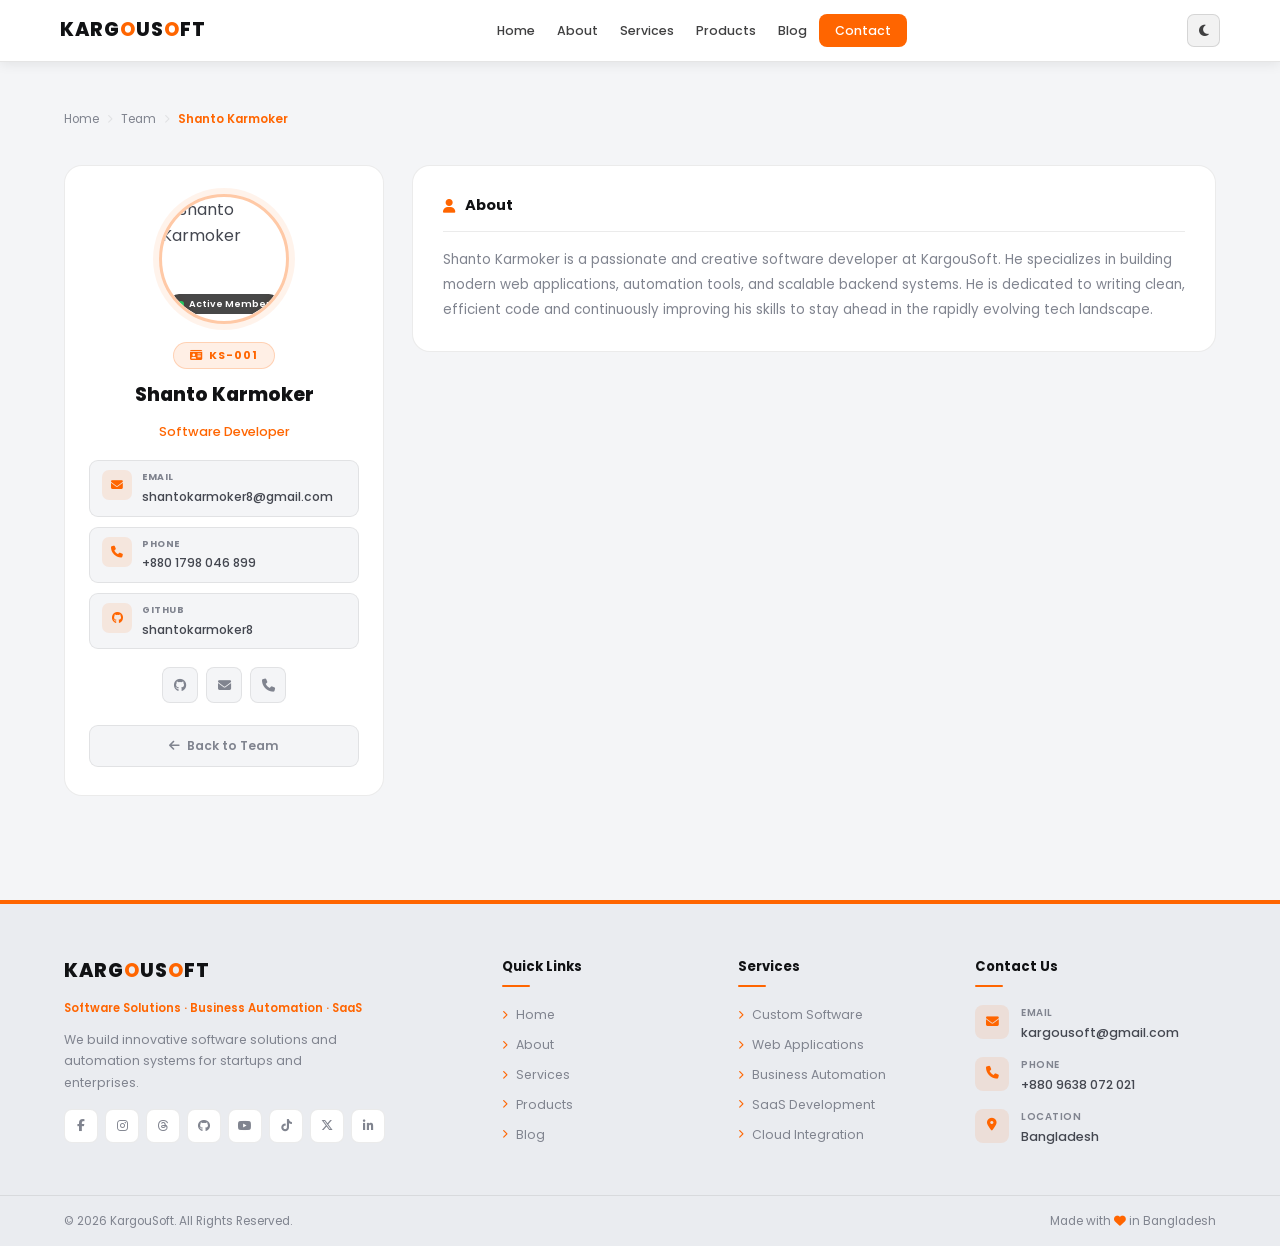
==== commit 843e09d3: "employee" ====
--- a/employee.html
+++ b/employee.html
@@ -4,6 +4,7 @@
     <meta charset="UTF-8" />
     <meta name="viewport" content="width=device-width, initial-scale=1.0" />
     <title>Shanto Karmoker – KargouSoft</title>
+    <link rel="shortcut icon" href="assets/icon.png" type="image/x-icon" />
     <link rel="preconnect" href="https://fonts.googleapis.com" />
     <link rel="preconnect" href="https://fonts.gstatic.com" crossorigin />
     <link
@@ -18,11 +19,12 @@
     <link rel="stylesheet" href="team.css" />
   </head>
   <body>
-    <!-- NAVBAR -->
     <header class="navbar" id="navbar">
       <div class="nav-container">
         <a href="index.html#home" class="nav-logo">
-          <span class="logo-k">Kargou</span><span class="logo-s">Soft</span>
+          <span class="logo-k">KARG</span><span class="logo-s">O</span
+          ><span class="logo-k">US</span><span class="logo-s">O</span
+          ><span class="logo-k">FT</span>
         </a>
         <nav class="nav-menu" id="navMenu">
           <a href="index.html#home" class="nav-link">Home</a>
@@ -47,7 +49,6 @@
       </div>
     </header>
 
-    <!-- EMPLOYEE PROFILE -->
     <section class="emp-section">
       <div class="container">
         <div class="emp-breadcrumb">
@@ -59,7 +60,6 @@
         </div>
 
         <div class="emp-grid">
-          <!-- Sidebar -->
           <div class="emp-sidebar">
             <div class="emp-photo-wrap">
               <img
@@ -129,7 +129,6 @@
             </a>
           </div>
 
-          <!-- Main -->
           <div class="emp-main">
             <div class="emp-about-card">
               <h2 class="emp-section-title">
@@ -149,13 +148,14 @@
       </div>
     </section>
 
-    <!-- FOOTER -->
     <footer class="footer">
       <div class="footer-inner">
         <div class="footer-main container">
           <div class="fc-brand">
             <a href="index.html#home" class="footer-logo">
-              <span class="logo-k">Kargou</span><span class="logo-s">Soft</span>
+              <span class="logo-k">KARG</span><span class="logo-s">O</span
+              ><span class="logo-k">US</span><span class="logo-s">O</span
+              ><span class="logo-k">FT</span>
             </a>
             <p class="fc-tagline">
               Software Solutions · Business Automation · SaaS
@@ -262,8 +262,8 @@
                 </div>
                 <div>
                   <span class="fc-contact-label">Email</span>
-                  <a href="mailto:info@kargousoft.com" class="fc-contact-val"
-                    >info@kargousoft.com</a
+                  <a href="mailto:kargousoft@gmail.com" class="fc-contact-val"
+                    >kargousoft@gmail.com</a
                   >
                 </div>
               </li>
@@ -271,8 +271,8 @@
                 <div class="fc-contact-icon"><i class="fas fa-phone"></i></div>
                 <div>
                   <span class="fc-contact-label">Phone</span>
-                  <a href="tel:+880000000000" class="fc-contact-val"
-                    >+880 000 000 000</a
+                  <a href="tel:+8809638072021" class="fc-contact-val"
+                    >+880 9638 072 021</a
                   >
                 </div>
               </li>
--- a/style.css
+++ b/style.css
@@ -2,7 +2,6 @@
    KargouSoft — style.css
    ============================================================ */
 
-/* ---- LIGHT MODE ---- */
 :root {
   --primary: #ff6500;
   --primary-dark: #cc5000;
@@ -46,7 +45,6 @@
   --nav-height: 62px;
 }
 
-/* ---- DARK MODE ---- */
 [data-theme="dark"] {
   --nav-bg: #404041;
   --nav-border: rgba(255, 255, 255, 0.08);
@@ -251,10 +249,12 @@
   padding: 0 20px;
   gap: 10px;
 }
+
+/* Logo */
 .nav-logo {
-  font-size: 1.3rem;
+  font-size: 1.2rem;
   font-weight: 800;
-  letter-spacing: -0.5px;
+  letter-spacing: 1px;
   flex-shrink: 0;
 }
 .logo-k {
@@ -264,6 +264,7 @@
 .logo-s {
   color: var(--primary);
 }
+
 .nav-menu {
   display: flex;
   align-items: center;
@@ -721,22 +722,25 @@
   background: var(--card-bg);
   border: 1px solid var(--border);
   border-radius: var(--radius);
-  overflow: hidden;
   transition: var(--transition);
   display: flex;
   flex-direction: column;
+  /* NO overflow:hidden here — badge needs to stay inside image */
 }
 .product-card:hover {
   transform: translateY(-5px);
   box-shadow: var(--shadow-card);
   border-color: rgba(255, 101, 0, 0.22);
 }
+
 .product-img-box {
-  position: relative;
+  position: relative; /* badge anchors here */
   width: 100%;
-  overflow: hidden;
+  overflow: hidden; /* clip image zoom */
   flex-shrink: 0;
   line-height: 0;
+  background: var(--bg-3);
+  border-radius: var(--radius) var(--radius) 0 0; /* top corners */
 }
 .product-photo {
   display: block;
@@ -749,17 +753,23 @@
 .product-card:hover .product-photo {
   transform: scale(1.07);
 }
+
 .product-tag {
   position: absolute;
-  top: 8px;
-  left: 8px;
+  top: 10px;
+  left: 10px;
+  z-index: 2;
   background: var(--primary);
   color: #fff;
   font-size: 0.6rem;
   font-weight: 700;
-  padding: 3px 9px;
+  padding: 4px 10px;
   border-radius: 50px;
-}
+  line-height: 1.4;
+  white-space: nowrap;
+  pointer-events: none;
+}
+
 .product-body {
   padding: 12px 14px;
   flex: 1;
@@ -817,22 +827,25 @@
   background: var(--card-bg);
   border: 1px solid var(--border);
   border-radius: var(--radius);
-  overflow: hidden;
   transition: var(--transition);
   display: flex;
   flex-direction: column;
+  /* NO overflow:hidden here — badges need to stay inside image */
 }
 .blog-card:hover {
   transform: translateY(-5px);
   box-shadow: var(--shadow-card);
   border-color: rgba(255, 101, 0, 0.2);
 }
+
 .blog-img-box {
-  position: relative;
+  position: relative; /* badges anchor here */
   width: 100%;
-  overflow: hidden;
+  overflow: hidden; /* clip image zoom */
   flex-shrink: 0;
   line-height: 0;
+  background: var(--bg-3);
+  border-radius: var(--radius) var(--radius) 0 0;
 }
 .blog-photo {
   display: block;
@@ -845,32 +858,42 @@
 .blog-card:hover .blog-photo {
   transform: scale(1.07);
 }
+
 .blog-cat {
   position: absolute;
   top: 10px;
   left: 10px;
+  z-index: 2;
   background: var(--primary);
   color: #fff;
-  font-size: 0.6rem;
+  font-size: 0.62rem;
   font-weight: 700;
-  padding: 3px 10px;
+  padding: 4px 11px;
   border-radius: 50px;
+  line-height: 1.4;
+  white-space: nowrap;
+  pointer-events: none;
 }
 .blog-time {
   position: absolute;
   top: 10px;
   right: 10px;
-  background: rgba(0, 0, 0, 0.55);
+  z-index: 2;
+  background: rgba(0, 0, 0, 0.58);
   backdrop-filter: blur(4px);
   color: #fff;
-  font-size: 0.58rem;
+  font-size: 0.6rem;
   font-weight: 600;
-  padding: 3px 9px;
+  padding: 4px 10px;
   border-radius: 50px;
   display: flex;
   align-items: center;
   gap: 4px;
-}
+  line-height: 1.4;
+  white-space: nowrap;
+  pointer-events: none;
+}
+
 .blog-body {
   padding: 14px 16px;
   flex: 1;
@@ -1089,15 +1112,12 @@
 }
 
 /* ============================================================
-   FOOTER — desktop & tablet IDENTICAL layout
-   Mobile only changes below in @media (max-width: 768px)
+   FOOTER
    ============================================================ */
 .footer {
   background: var(--bg-3);
   border-top: 4px solid var(--primary);
 }
-
-/* This single grid is used for BOTH desktop and tablet */
 .footer-main {
   display: grid;
   grid-template-columns: 2.2fr 1fr 1fr 1.4fr;
@@ -1106,16 +1126,15 @@
   padding-bottom: 48px;
   align-items: start;
 }
-
 .fc-brand {
   display: flex;
   flex-direction: column;
   gap: 12px;
 }
 .footer-logo {
-  font-size: 1.5rem;
+  font-size: 1.2rem;
   font-weight: 800;
-  letter-spacing: -0.5px;
+  letter-spacing: 1px;
   display: inline-block;
 }
 .fc-tagline {
@@ -1154,7 +1173,6 @@
   color: #fff;
   transform: translateY(-2px);
 }
-
 .fc-col {
   display: flex;
   flex-direction: column;
@@ -1201,7 +1219,6 @@
   color: var(--primary);
   gap: 12px;
 }
-
 .fc-contact-list {
   display: flex;
   flex-direction: column;
@@ -1243,7 +1260,6 @@
 a.fc-contact-val:hover {
   color: var(--primary);
 }
-
 .footer-bar {
   border-top: 1px solid var(--border);
 }
@@ -1309,7 +1325,7 @@
 }
 
 /* ============================================================
-   RESPONSIVE — 1280px
+   1280px
    ============================================================ */
 @media (max-width: 1280px) {
   .products-grid {
@@ -1325,8 +1341,7 @@
 }
 
 /* ============================================================
-   RESPONSIVE — 1024px  TABLET
-   footer-main is NOT changed here — stays identical to desktop
+   1024px TABLET
    ============================================================ */
 @media (max-width: 1024px) {
   .sec {
@@ -1432,25 +1447,27 @@
     padding: 20px 18px;
   }
 
+  .footer-main {
+    grid-template-columns: 2.2fr 1fr 1fr 1.4fr;
+    gap: 36px;
+    padding-top: 44px;
+    padding-bottom: 40px;
+  }
   .section-title {
     font-size: clamp(1.35rem, 2.8vw, 1.9rem);
   }
   .section-header {
     margin-bottom: 18px;
   }
-
-  /* footer-main intentionally NOT overridden here
-     so tablet gets exact same layout as desktop     */
 }
 
 /* ============================================================
-   RESPONSIVE — 768px  MOBILE ONLY
+   768px MOBILE
    ============================================================ */
 @media (max-width: 768px) {
   :root {
     --nav-height: 54px;
   }
-
   .sec {
     padding: 52px 0;
   }
@@ -1578,6 +1595,12 @@
   .product-body p {
     font-size: 0.67rem;
   }
+  .product-tag {
+    font-size: 0.58rem;
+    padding: 3px 8px;
+    top: 7px;
+    left: 7px;
+  }
 
   .blog-grid {
     grid-template-columns: 1fr;
@@ -1594,6 +1617,18 @@
   }
   .read-more {
     font-size: 0.68rem;
+  }
+  .blog-cat {
+    font-size: 0.6rem;
+    padding: 3px 9px;
+    top: 8px;
+    left: 8px;
+  }
+  .blog-time {
+    font-size: 0.58rem;
+    padding: 3px 8px;
+    top: 8px;
+    right: 8px;
   }
 
   .contact-grid {
@@ -1627,7 +1662,6 @@
     padding: 8px 10px;
   }
 
-  /* ---- FOOTER MOBILE — 2 col grid ---- */
   .footer-main {
     grid-template-columns: 1fr 1fr;
     grid-template-rows: auto auto auto;
@@ -1635,7 +1669,6 @@
     padding-top: 36px;
     padding-bottom: 32px;
   }
-  /* Brand spans full width on top */
   .fc-brand {
     grid-column: 1 / -1;
     padding-bottom: 22px;
@@ -1644,8 +1677,6 @@
   .fc-desc {
     max-width: 100%;
   }
-  /* 3 cols after brand become 2+1 naturally in 2-col grid */
-
   .footer-bar-inner {
     flex-direction: column;
     text-align: center;
@@ -1657,7 +1688,7 @@
 }
 
 /* ============================================================
-   RESPONSIVE — 480px  SMALL MOBILE
+   480px SMALL MOBILE
    ============================================================ */
 @media (max-width: 480px) {
   :root {
@@ -1665,14 +1696,13 @@
   }
 
   .nav-logo {
-    font-size: 1.1rem;
+    font-size: 1rem;
   }
   .theme-toggle {
     width: 30px;
     height: 30px;
     font-size: 0.76rem;
   }
-
   .sec {
     padding: 44px 0;
   }
@@ -1765,7 +1795,6 @@
     font-size: 0.74rem;
   }
 
-  /* Footer 480px — single column */
   .footer-main {
     grid-template-columns: 1fr;
     gap: 24px;
--- a/team.css
+++ b/team.css
@@ -1,254 +1,580 @@
-<!DOCTYPE html>
-<html lang="en" data-theme="light">
-<head>
-  <meta charset="UTF-8" />
-  <meta name="viewport" content="width=device-width, initial-scale=1.0" />
-  <title>Our Team – KargouSoft</title>
-  <link rel="preconnect" href="https://fonts.googleapis.com" />
-  <link rel="preconnect" href="https://fonts.gstatic.com" crossorigin />
-  <link href="https://fonts.googleapis.com/css2?family=Poppins:wght@300;400;500;600;700;800&display=swap" rel="stylesheet" />
-  <link rel="stylesheet" href="https://cdnjs.cloudflare.com/ajax/libs/font-awesome/6.5.0/css/all.min.css" />
-  <link rel="stylesheet" href="style.css" />
-  <link rel="stylesheet" href="team.css" />
-</head>
-<body>
-
-  <!-- NAVBAR -->
-  <header class="navbar" id="navbar">
-    <div class="nav-container">
-      <a href="index.html#home" class="nav-logo">
-        <span class="logo-k">Kargou</span><span class="logo-s">Soft</span>
-      </a>
-      <nav class="nav-menu" id="navMenu">
-        <a href="index.html#home"     class="nav-link">Home</a>
-        <a href="index.html#about"    class="nav-link">About</a>
-        <a href="index.html#services" class="nav-link">Services</a>
-        <a href="index.html#products" class="nav-link">Products</a>
-        <a href="index.html#blog"     class="nav-link">Blog</a>
-        <a href="index.html#contact"  class="nav-link nav-cta">Contact</a>
-      </nav>
-      <div class="nav-right">
-        <button class="theme-toggle" id="themeToggle" aria-label="Toggle Theme">
-          <i class="fas fa-moon" id="themeIcon"></i>
-        </button>
-        <button class="hamburger" id="hamburger" aria-label="Toggle Menu">
-          <span></span><span></span><span></span>
-        </button>
-      </div>
-    </div>
-  </header>
-
-  <!-- PAGE HERO -->
-  <section class="team-hero">
-    <div class="team-hero-overlay"></div>
-    <div class="team-hero-content">
-      <span class="section-label">The People Behind KargouSoft</span>
-      <h1>Meet Our <span class="accent">Team</span></h1>
-      <p>Passionate developers, designers, and problem-solvers building the future of software together.</p>
-    </div>
-  </section>
-
-  <!-- TEAM GRID -->
-  <section class="team-section">
-    <div class="container">
-      <div class="team-grid">
-
-        <div class="team-card">
-          <div class="team-card-img">
-            <img src="https://avatars.githubusercontent.com/u/126598101?v=4" alt="Shanto Karmoker" class="team-photo" />
-            <div class="team-card-overlay">
-              <div class="team-socials">
-                <a href="https://github.com/shantokarmoker8" target="_blank"><i class="fab fa-github"></i></a>
-                <a href="mailto:shantokarmoker8@gmail.com"><i class="fas fa-envelope"></i></a>
-                <a href="tel:+8801798046899"><i class="fas fa-phone"></i></a>
-              </div>
-            </div>
-          </div>
-          <div class="team-card-body">
-            <div class="team-id">KS-001</div>
-            <h3>Shanto Karmoker</h3>
-            <span class="team-role">Software Developer</span>
-            <a href="employee.html" class="team-btn">View Profile <i class="fas fa-arrow-right"></i></a>
-          </div>
-        </div>
-
-        <div class="team-card">
-          <div class="team-card-img">
-            <img src="https://images.unsplash.com/photo-1507003211169-0a1dd7228f2d?w=400&q=80" alt="Rafiq Ahmed" class="team-photo" />
-            <div class="team-card-overlay">
-              <div class="team-socials">
-                <a href="#"><i class="fab fa-github"></i></a>
-                <a href="#"><i class="fas fa-envelope"></i></a>
-                <a href="#"><i class="fab fa-linkedin-in"></i></a>
-              </div>
-            </div>
-          </div>
-          <div class="team-card-body">
-            <div class="team-id">KS-002</div>
-            <h3>Rafiq Ahmed</h3>
-            <span class="team-role">Full Stack Developer</span>
-            <a href="#" class="team-btn">View Profile <i class="fas fa-arrow-right"></i></a>
-          </div>
-        </div>
-
-        <div class="team-card">
-          <div class="team-card-img">
-            <img src="https://images.unsplash.com/photo-1494790108377-be9c29b29330?w=400&q=80" alt="Nadia Islam" class="team-photo" />
-            <div class="team-card-overlay">
-              <div class="team-socials">
-                <a href="#"><i class="fab fa-github"></i></a>
-                <a href="#"><i class="fas fa-envelope"></i></a>
-                <a href="#"><i class="fab fa-linkedin-in"></i></a>
-              </div>
-            </div>
-          </div>
-          <div class="team-card-body">
-            <div class="team-id">KS-003</div>
-            <h3>Nadia Islam</h3>
-            <span class="team-role">UI/UX Designer</span>
-            <a href="#" class="team-btn">View Profile <i class="fas fa-arrow-right"></i></a>
-          </div>
-        </div>
-
-        <div class="team-card">
-          <div class="team-card-img">
-            <img src="https://images.unsplash.com/photo-1500648767791-00dcc994a43e?w=400&q=80" alt="Karim Hossain" class="team-photo" />
-            <div class="team-card-overlay">
-              <div class="team-socials">
-                <a href="#"><i class="fab fa-github"></i></a>
-                <a href="#"><i class="fas fa-envelope"></i></a>
-                <a href="#"><i class="fab fa-linkedin-in"></i></a>
-              </div>
-            </div>
-          </div>
-          <div class="team-card-body">
-            <div class="team-id">KS-004</div>
-            <h3>Karim Hossain</h3>
-            <span class="team-role">Backend Developer</span>
-            <a href="#" class="team-btn">View Profile <i class="fas fa-arrow-right"></i></a>
-          </div>
-        </div>
-
-        <div class="team-card">
-          <div class="team-card-img">
-            <img src="https://images.unsplash.com/photo-1438761681033-6461ffad8d80?w=400&q=80" alt="Sumaiya Akter" class="team-photo" />
-            <div class="team-card-overlay">
-              <div class="team-socials">
-                <a href="#"><i class="fab fa-github"></i></a>
-                <a href="#"><i class="fas fa-envelope"></i></a>
-                <a href="#"><i class="fab fa-linkedin-in"></i></a>
-              </div>
-            </div>
-          </div>
-          <div class="team-card-body">
-            <div class="team-id">KS-005</div>
-            <h3>Sumaiya Akter</h3>
-            <span class="team-role">Frontend Developer</span>
-            <a href="#" class="team-btn">View Profile <i class="fas fa-arrow-right"></i></a>
-          </div>
-        </div>
-
-        <div class="team-card">
-          <div class="team-card-img">
-            <img src="https://images.unsplash.com/photo-1472099645785-5658abf4ff4e?w=400&q=80" alt="Jahid Hasan" class="team-photo" />
-            <div class="team-card-overlay">
-              <div class="team-socials">
-                <a href="#"><i class="fab fa-github"></i></a>
-                <a href="#"><i class="fas fa-envelope"></i></a>
-                <a href="#"><i class="fab fa-linkedin-in"></i></a>
-              </div>
-            </div>
-          </div>
-          <div class="team-card-body">
-            <div class="team-id">KS-006</div>
-            <h3>Jahid Hasan</h3>
-            <span class="team-role">DevOps Engineer</span>
-            <a href="#" class="team-btn">View Profile <i class="fas fa-arrow-right"></i></a>
-          </div>
-        </div>
-
-      </div>
-    </div>
-  </section>
-
-  <!-- FOOTER -->
-  <footer class="footer">
-    <div class="footer-inner">
-      <div class="footer-main container">
-        <div class="fc-brand">
-          <a href="index.html#home" class="footer-logo">
-            <span class="logo-k">Kargou</span><span class="logo-s">Soft</span>
-          </a>
-          <p class="fc-tagline">Software Solutions · Business Automation · SaaS</p>
-          <p class="fc-desc">We build innovative software solutions and automation systems for startups and enterprises across Bangladesh and beyond.</p>
-          <div class="fc-socials">
-            <a href="https://www.facebook.com/kargousoft" target="_blank"><i class="fab fa-facebook-f"></i></a>
-            <a href="https://www.instagram.com/kargousoft" target="_blank"><i class="fab fa-instagram"></i></a>
-            <a href="https://www.threads.com/kargousoft" target="_blank"><i class="fab fa-threads"></i></a>
-            <a href="https://github.com/kargousoft" target="_blank"><i class="fab fa-github"></i></a>
-            <a href="https://www.youtube.com/@kargousoft" target="_blank"><i class="fab fa-youtube"></i></a>
-            <a href="https://www.tiktok.com/@kargousoft" target="_blank"><i class="fab fa-tiktok"></i></a>
-            <a href="https://www.x.com/kargousoft" target="_blank"><i class="fab fa-x-twitter"></i></a>
-            <a href="https://www.linkedin.com/company/kargousoft" target="_blank"><i class="fab fa-linkedin-in"></i></a>
-          </div>
-        </div>
-        <div class="fc-col">
-          <h4 class="fc-heading">Quick Links</h4>
-          <ul class="fc-list">
-            <li><a href="index.html#home"><i class="fas fa-chevron-right"></i>Home</a></li>
-            <li><a href="index.html#about"><i class="fas fa-chevron-right"></i>About</a></li>
-            <li><a href="index.html#services"><i class="fas fa-chevron-right"></i>Services</a></li>
-            <li><a href="index.html#products"><i class="fas fa-chevron-right"></i>Products</a></li>
-            <li><a href="index.html#blog"><i class="fas fa-chevron-right"></i>Blog</a></li>
-          </ul>
-        </div>
-        <div class="fc-col">
-          <h4 class="fc-heading">Services</h4>
-          <ul class="fc-list">
-            <li><a href="index.html#services"><i class="fas fa-chevron-right"></i>Custom Software</a></li>
-            <li><a href="index.html#services"><i class="fas fa-chevron-right"></i>Web Applications</a></li>
-            <li><a href="index.html#services"><i class="fas fa-chevron-right"></i>Business Automation</a></li>
-            <li><a href="index.html#services"><i class="fas fa-chevron-right"></i>SaaS Development</a></li>
-            <li><a href="index.html#services"><i class="fas fa-chevron-right"></i>Cloud Integration</a></li>
-          </ul>
-        </div>
-        <div class="fc-col">
-          <h4 class="fc-heading">Contact Us</h4>
-          <ul class="fc-contact-list">
-            <li>
-              <div class="fc-contact-icon"><i class="fas fa-envelope"></i></div>
-              <div>
-                <span class="fc-contact-label">Email</span>
-                <a href="mailto:info@kargousoft.com" class="fc-contact-val">info@kargousoft.com</a>
-              </div>
-            </li>
-            <li>
-              <div class="fc-contact-icon"><i class="fas fa-phone"></i></div>
-              <div>
-                <span class="fc-contact-label">Phone</span>
-                <a href="tel:+880000000000" class="fc-contact-val">+880 000 000 000</a>
-              </div>
-            </li>
-            <li>
-              <div class="fc-contact-icon"><i class="fas fa-map-marker-alt"></i></div>
-              <div>
-                <span class="fc-contact-label">Location</span>
-                <span class="fc-contact-val">Bangladesh</span>
-              </div>
-            </li>
-          </ul>
-        </div>
-      </div>
-      <div class="footer-bar">
-        <div class="container footer-bar-inner">
-          <p>&copy; <span id="year"></span> KargouSoft. All Rights Reserved.</p>
-          <p>Made with <i class="fas fa-heart" style="color:#ff6500"></i> in Bangladesh</p>
-        </div>
-      </div>
-    </div>
-  </footer>
-
-  <button class="back-to-top" id="backToTop"><i class="fas fa-chevron-up"></i></button>
-  <script src="script.js"></script>
-</body>
-</html>+/* ============================================================
+   team.css
+   ============================================================ */
+
+/* ============================
+   TEAM HERO
+   ============================ */
+.team-hero {
+  position: relative;
+  min-height: 320px;
+  display: flex;
+  align-items: center;
+  justify-content: center;
+  text-align: center;
+  padding: calc(var(--nav-height) + 60px) 24px 60px;
+  background: linear-gradient(135deg, #111214 0%, #1e2025 60%, #2a1a0a 100%);
+  overflow: hidden;
+}
+.team-hero::before {
+  content: "";
+  position: absolute;
+  inset: 0;
+  background: radial-gradient(
+    ellipse at 60% 50%,
+    rgba(255, 101, 0, 0.14) 0%,
+    transparent 70%
+  );
+  pointer-events: none;
+}
+.team-hero-overlay {
+  position: absolute;
+  inset: 0;
+  background: url("data:image/svg+xml,%3Csvg width='60' height='60' viewBox='0 0 60 60' xmlns='http://www.w3.org/2000/svg'%3E%3Cg fill='none' fill-rule='evenodd'%3E%3Cg fill='%23ff6500' fill-opacity='0.04'%3E%3Cpath d='M36 34v-4h-2v4h-4v2h4v4h2v-4h4v-2h-4zm0-30V0h-2v4h-4v2h4v4h2V6h4V4h-4zM6 34v-4H4v4H0v2h4v4h2v-4h4v-2H6zM6 4V0H4v4H0v2h4v4h2V6h4V4H6z'/%3E%3C/g%3E%3C/g%3E%3C/svg%3E");
+  pointer-events: none;
+  opacity: 0.6;
+}
+.team-hero-content {
+  position: relative;
+  z-index: 2;
+  max-width: 600px;
+}
+.team-hero-content .section-label {
+  background: rgba(255, 101, 0, 0.18);
+  border: 1px solid rgba(255, 101, 0, 0.3);
+  color: #ff8533;
+  margin-bottom: 14px;
+}
+.team-hero-content h1 {
+  font-size: clamp(2rem, 4vw, 3rem);
+  font-weight: 800;
+  color: #ffffff;
+  line-height: 1.2;
+  margin-bottom: 14px;
+  letter-spacing: -0.5px;
+}
+.team-hero-content p {
+  font-size: 0.92rem;
+  color: rgba(255, 255, 255, 0.7);
+  line-height: 1.7;
+  max-width: 480px;
+  margin: 0 auto;
+}
+
+/* ============================
+   TEAM SECTION
+   ============================ */
+.team-section {
+  padding: 72px 0 80px;
+  background: var(--bg);
+}
+.team-grid {
+  display: grid;
+  grid-template-columns: repeat(3, 1fr);
+  gap: 24px;
+}
+
+/* ============================
+   TEAM CARD
+   ============================ */
+.team-card {
+  background: var(--card-bg);
+  border: 1px solid var(--border);
+  border-radius: var(--radius-lg);
+  overflow: hidden;
+  transition:
+    transform 0.28s ease,
+    box-shadow 0.28s ease,
+    border-color 0.28s ease;
+}
+.team-card:hover {
+  transform: translateY(-6px);
+  box-shadow: 0 16px 40px rgba(0, 0, 0, 0.14);
+  border-color: rgba(255, 101, 0, 0.25);
+}
+
+.team-card-img {
+  position: relative;
+  width: 100%;
+  overflow: hidden;
+  line-height: 0;
+  background: var(--bg-3);
+}
+.team-photo {
+  display: block;
+  width: 100%;
+  height: auto;
+  aspect-ratio: 1/1;
+  object-fit: cover;
+  object-position: top center;
+  transition: transform 0.45s ease;
+}
+.team-card:hover .team-photo {
+  transform: scale(1.06);
+}
+
+.team-card-overlay {
+  position: absolute;
+  inset: 0;
+  background: linear-gradient(
+    180deg,
+    rgba(255, 101, 0, 0) 0%,
+    rgba(255, 101, 0, 0.88) 100%
+  );
+  display: flex;
+  align-items: flex-end;
+  justify-content: center;
+  padding-bottom: 20px;
+  opacity: 0;
+  transition: opacity 0.3s ease;
+}
+.team-card:hover .team-card-overlay {
+  opacity: 1;
+}
+
+.team-socials {
+  display: flex;
+  gap: 10px;
+}
+.team-socials a {
+  width: 36px;
+  height: 36px;
+  border-radius: 8px;
+  background: rgba(255, 255, 255, 0.2);
+  border: 1px solid rgba(255, 255, 255, 0.35);
+  display: flex;
+  align-items: center;
+  justify-content: center;
+  color: #fff;
+  font-size: 0.8rem;
+  transition:
+    background 0.2s ease,
+    color 0.2s ease,
+    transform 0.2s ease;
+  backdrop-filter: blur(4px);
+}
+.team-socials a:hover {
+  background: #fff;
+  color: var(--primary);
+  transform: translateY(-2px);
+}
+
+.team-card-body {
+  padding: 20px 22px 22px;
+  display: flex;
+  flex-direction: column;
+  gap: 4px;
+}
+.team-id {
+  font-size: 0.6rem;
+  font-weight: 700;
+  color: var(--primary);
+  background: rgba(255, 101, 0, 0.1);
+  border: 1px solid rgba(255, 101, 0, 0.2);
+  border-radius: 50px;
+  padding: 2px 10px;
+  display: inline-block;
+  align-self: flex-start;
+  letter-spacing: 1px;
+  text-transform: uppercase;
+  margin-bottom: 6px;
+}
+.team-card-body h3 {
+  font-size: 1rem;
+  font-weight: 700;
+  color: var(--heading);
+  line-height: 1.3;
+}
+.team-role {
+  font-size: 0.76rem;
+  color: var(--text-muted);
+  font-weight: 500;
+  margin-bottom: 12px;
+}
+.team-btn {
+  display: inline-flex;
+  align-items: center;
+  gap: 6px;
+  font-size: 0.74rem;
+  font-weight: 600;
+  color: var(--primary);
+  background: transparent;
+  border: 1px solid rgba(255, 101, 0, 0.3);
+  border-radius: 7px;
+  padding: 6px 14px;
+  align-self: flex-start;
+  transition:
+    background 0.25s ease,
+    color 0.25s ease,
+    border-color 0.25s ease,
+    transform 0.25s ease;
+}
+.team-btn:hover {
+  background: var(--primary);
+  color: #fff;
+  border-color: var(--primary);
+  transform: translateY(-1px);
+}
+.team-btn i {
+  font-size: 0.68rem;
+}
+
+/* ============================
+   EMPLOYEE PAGE
+   ============================ */
+.emp-section {
+  padding: calc(var(--nav-height) + 48px) 0 72px;
+  background: var(--bg);
+  min-height: 100vh;
+}
+
+.emp-breadcrumb {
+  display: flex;
+  align-items: center;
+  gap: 8px;
+  font-size: 0.74rem;
+  color: var(--text-muted);
+  margin-bottom: 36px;
+  flex-wrap: wrap;
+}
+.emp-breadcrumb a {
+  color: var(--text-muted);
+  transition: color 0.2s;
+}
+.emp-breadcrumb a:hover {
+  color: var(--primary);
+}
+.emp-breadcrumb i {
+  font-size: 0.55rem;
+  color: var(--border);
+}
+.emp-breadcrumb span {
+  color: var(--primary);
+  font-weight: 600;
+}
+
+.emp-grid {
+  display: grid;
+  grid-template-columns: 320px 1fr;
+  gap: 28px;
+  align-items: start;
+}
+
+/* Sidebar */
+.emp-sidebar {
+  display: flex;
+  flex-direction: column;
+  gap: 14px;
+  background: var(--card-bg);
+  border: 1px solid var(--border);
+  border-radius: var(--radius-lg);
+  padding: 28px 24px;
+  position: sticky;
+  top: calc(var(--nav-height) + 20px);
+}
+
+.emp-photo-wrap {
+  position: relative;
+  width: 130px;
+  height: 130px;
+  margin: 0 auto 4px;
+  border-radius: 50%;
+  overflow: hidden;
+  border: 3px solid rgba(255, 101, 0, 0.35);
+  box-shadow: 0 0 0 6px rgba(255, 101, 0, 0.08);
+}
+.emp-photo {
+  display: block;
+  width: 100%;
+  height: 100%;
+  object-fit: cover;
+  object-position: top center;
+}
+.emp-status {
+  position: absolute;
+  bottom: 6px;
+  left: 50%;
+  transform: translateX(-50%);
+  background: rgba(0, 0, 0, 0.72);
+  backdrop-filter: blur(4px);
+  color: #fff;
+  font-size: 0.58rem;
+  font-weight: 600;
+  padding: 3px 9px;
+  border-radius: 50px;
+  white-space: nowrap;
+  display: flex;
+  align-items: center;
+  gap: 5px;
+}
+.emp-status span {
+  width: 6px;
+  height: 6px;
+  border-radius: 50%;
+  background: #22c55e;
+  flex-shrink: 0;
+  animation: pulseDot 2s infinite;
+}
+@keyframes pulseDot {
+  0%,
+  100% {
+    opacity: 1;
+  }
+  50% {
+    opacity: 0.35;
+  }
+}
+
+.emp-id-badge {
+  display: flex;
+  align-items: center;
+  justify-content: center;
+  gap: 6px;
+  background: rgba(255, 101, 0, 0.1);
+  border: 1px solid rgba(255, 101, 0, 0.22);
+  color: var(--primary);
+  font-size: 0.68rem;
+  font-weight: 700;
+  border-radius: 50px;
+  padding: 4px 16px;
+  align-self: center;
+  letter-spacing: 1px;
+  text-transform: uppercase;
+}
+.emp-name {
+  font-size: 1.18rem;
+  font-weight: 800;
+  color: var(--heading);
+  text-align: center;
+  line-height: 1.3;
+  margin: 0;
+}
+.emp-title {
+  font-size: 0.8rem;
+  font-weight: 500;
+  color: var(--primary);
+  text-align: center;
+  margin-bottom: 4px;
+}
+
+.emp-contact-list {
+  display: flex;
+  flex-direction: column;
+  gap: 10px;
+}
+.emp-contact-list li {
+  display: flex;
+  align-items: flex-start;
+  gap: 10px;
+  background: var(--bg);
+  border: 1px solid var(--border);
+  border-radius: 9px;
+  padding: 9px 12px;
+  transition: border-color 0.25s ease;
+}
+.emp-contact-list li:hover {
+  border-color: rgba(255, 101, 0, 0.28);
+}
+.emp-contact-icon {
+  width: 30px;
+  height: 30px;
+  flex-shrink: 0;
+  background: rgba(255, 101, 0, 0.1);
+  border-radius: 7px;
+  display: flex;
+  align-items: center;
+  justify-content: center;
+  color: var(--primary);
+  font-size: 0.74rem;
+}
+.emp-contact-label {
+  display: block;
+  font-size: 0.58rem;
+  font-weight: 700;
+  color: var(--text-muted);
+  text-transform: uppercase;
+  letter-spacing: 0.5px;
+  margin-bottom: 2px;
+}
+.emp-contact-val {
+  display: block;
+  font-size: 0.76rem;
+  font-weight: 500;
+  color: var(--text);
+  transition: color 0.2s;
+  word-break: break-all;
+}
+a.emp-contact-val:hover {
+  color: var(--primary);
+}
+
+.emp-social-row {
+  display: flex;
+  gap: 8px;
+  justify-content: center;
+  padding: 4px 0;
+}
+.emp-social-row a {
+  width: 36px;
+  height: 36px;
+  border-radius: 8px;
+  background: var(--bg);
+  border: 1px solid var(--border);
+  display: flex;
+  align-items: center;
+  justify-content: center;
+  color: var(--text-muted);
+  font-size: 0.82rem;
+  transition:
+    background 0.25s ease,
+    border-color 0.25s ease,
+    color 0.25s ease,
+    transform 0.25s ease;
+}
+.emp-social-row a:hover {
+  background: var(--primary);
+  border-color: var(--primary);
+  color: #fff;
+  transform: translateY(-2px);
+}
+
+.emp-back-btn {
+  display: flex;
+  align-items: center;
+  justify-content: center;
+  gap: 7px;
+  background: var(--bg);
+  border: 1px solid var(--border);
+  border-radius: 9px;
+  padding: 10px 16px;
+  font-size: 0.76rem;
+  font-weight: 600;
+  color: var(--text-muted);
+  transition:
+    background 0.25s ease,
+    border-color 0.25s ease,
+    color 0.25s ease,
+    transform 0.25s ease;
+  margin-top: 4px;
+}
+.emp-back-btn:hover {
+  background: var(--primary);
+  border-color: var(--primary);
+  color: #fff;
+  transform: translateY(-1px);
+}
+
+/* Main content */
+.emp-main {
+  display: flex;
+  flex-direction: column;
+  gap: 20px;
+}
+
+.emp-about-card {
+  background: var(--card-bg);
+  border: 1px solid var(--border);
+  border-radius: var(--radius-lg);
+  padding: 28px 30px;
+}
+.emp-section-title {
+  display: flex;
+  align-items: center;
+  gap: 10px;
+  font-size: 0.92rem;
+  font-weight: 700;
+  color: var(--heading);
+  margin-bottom: 16px;
+  padding-bottom: 14px;
+  border-bottom: 1px solid var(--border);
+}
+.emp-section-title i {
+  color: var(--primary);
+  font-size: 0.88rem;
+}
+.emp-about-card p {
+  font-size: 0.84rem;
+  color: var(--text-muted);
+  line-height: 1.85;
+}
+
+/* ============================
+   RESPONSIVE
+   ============================ */
+@media (max-width: 1024px) {
+  .team-grid {
+    grid-template-columns: repeat(2, 1fr);
+    gap: 20px;
+  }
+  .team-section {
+    padding: 56px 0 64px;
+  }
+  .emp-grid {
+    grid-template-columns: 290px 1fr;
+    gap: 22px;
+  }
+}
+
+@media (max-width: 768px) {
+  .team-hero {
+    min-height: 260px;
+    padding: calc(var(--nav-height) + 40px) 20px 48px;
+  }
+  .team-hero-content h1 {
+    font-size: clamp(1.6rem, 6vw, 2.2rem);
+  }
+  .team-hero-content p {
+    font-size: 0.82rem;
+  }
+
+  .team-section {
+    padding: 44px 0 52px;
+  }
+  .team-grid {
+    grid-template-columns: repeat(2, 1fr);
+    gap: 14px;
+  }
+  .team-card-body {
+    padding: 14px 16px 16px;
+  }
+  .team-card-body h3 {
+    font-size: 0.88rem;
+  }
+  .team-role {
+    font-size: 0.7rem;
+  }
+  .team-btn {
+    font-size: 0.68rem;
+    padding: 5px 12px;
+  }
+
+  .emp-section {
+    padding: calc(var(--nav-height) + 28px) 0 52px;
+  }
+  .emp-grid {
+    grid-template-columns: 1fr;
+    gap: 20px;
+  }
+  .emp-sidebar {
+    position: static;
+  }
+  .emp-about-card {
+    padding: 20px 18px;
+  }
+}
+
+@media (max-width: 480px) {
+  .team-grid {
+    grid-template-columns: 1fr;
+    gap: 14px;
+  }
+  .team-hero-content h1 {
+    font-size: 1.6rem;
+  }
+  .emp-name {
+    font-size: 1.05rem;
+  }
+  .emp-title {
+    font-size: 0.74rem;
+  }
+}
